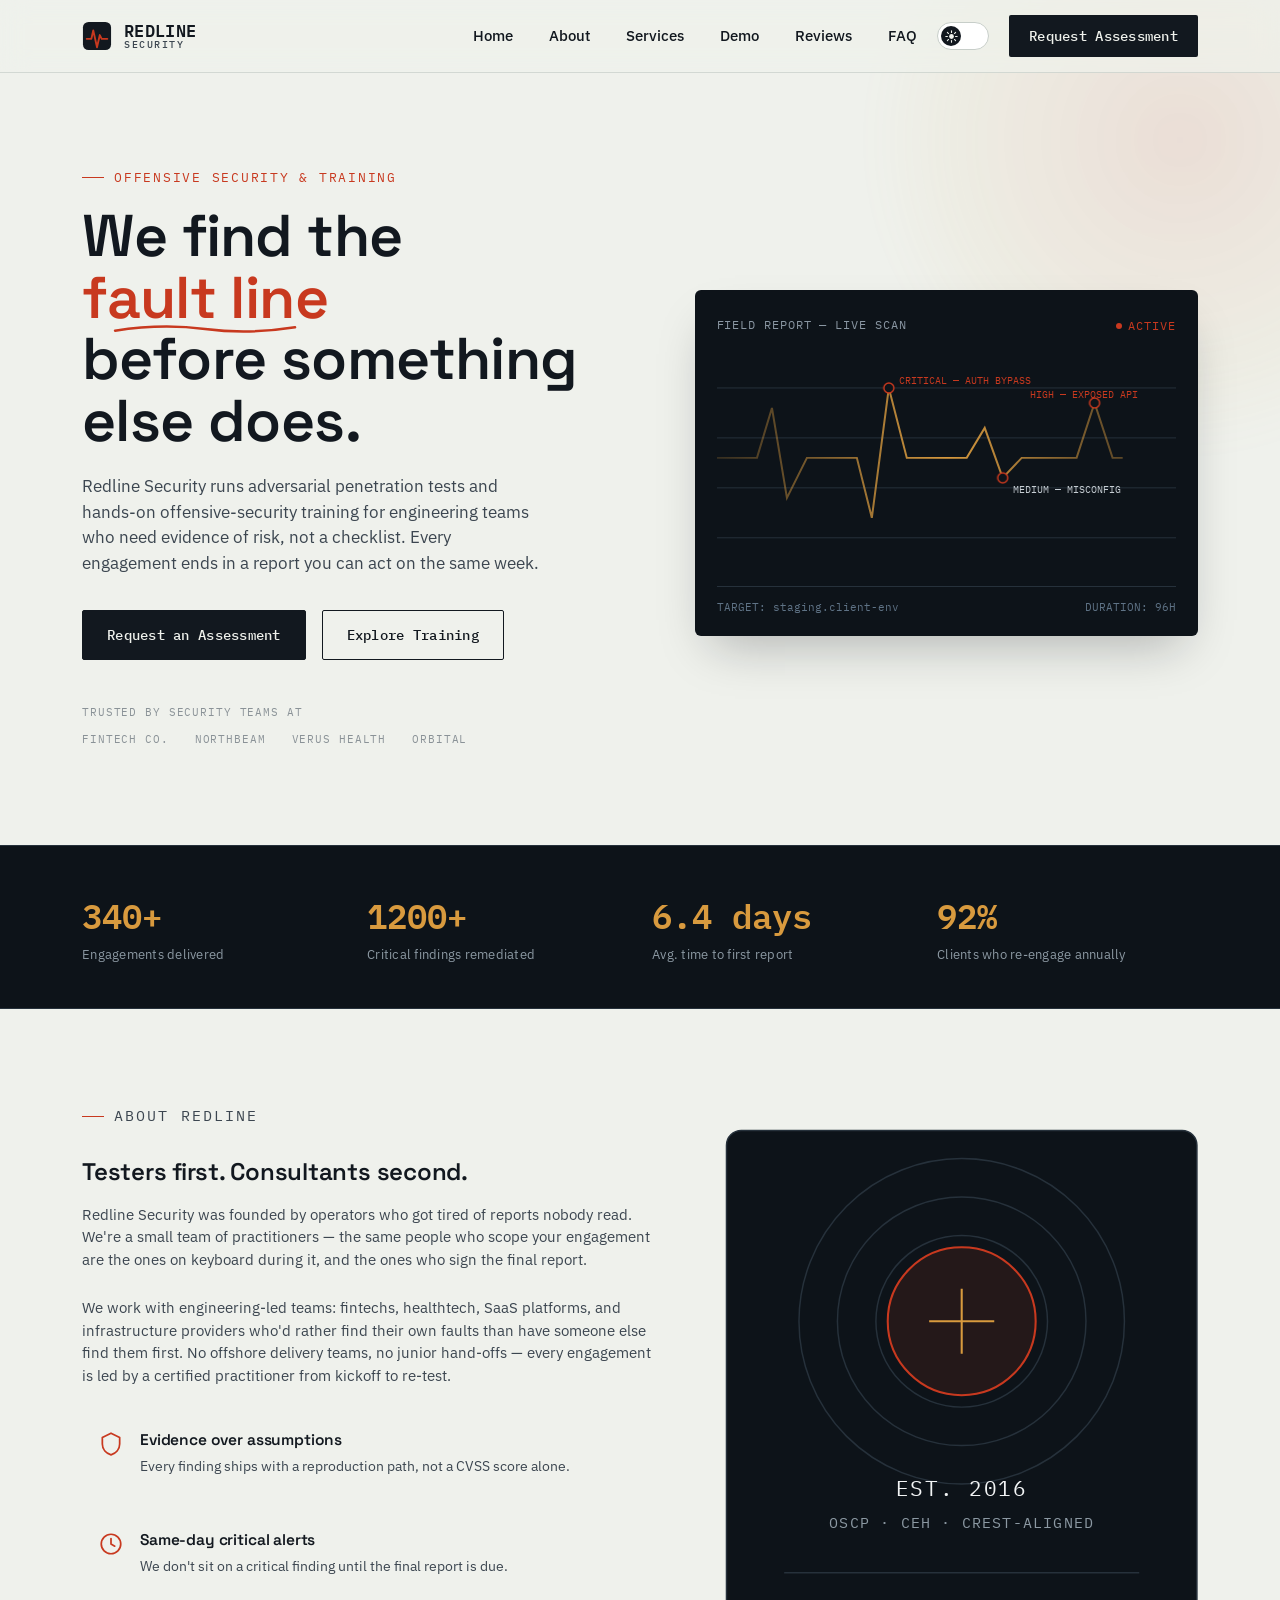
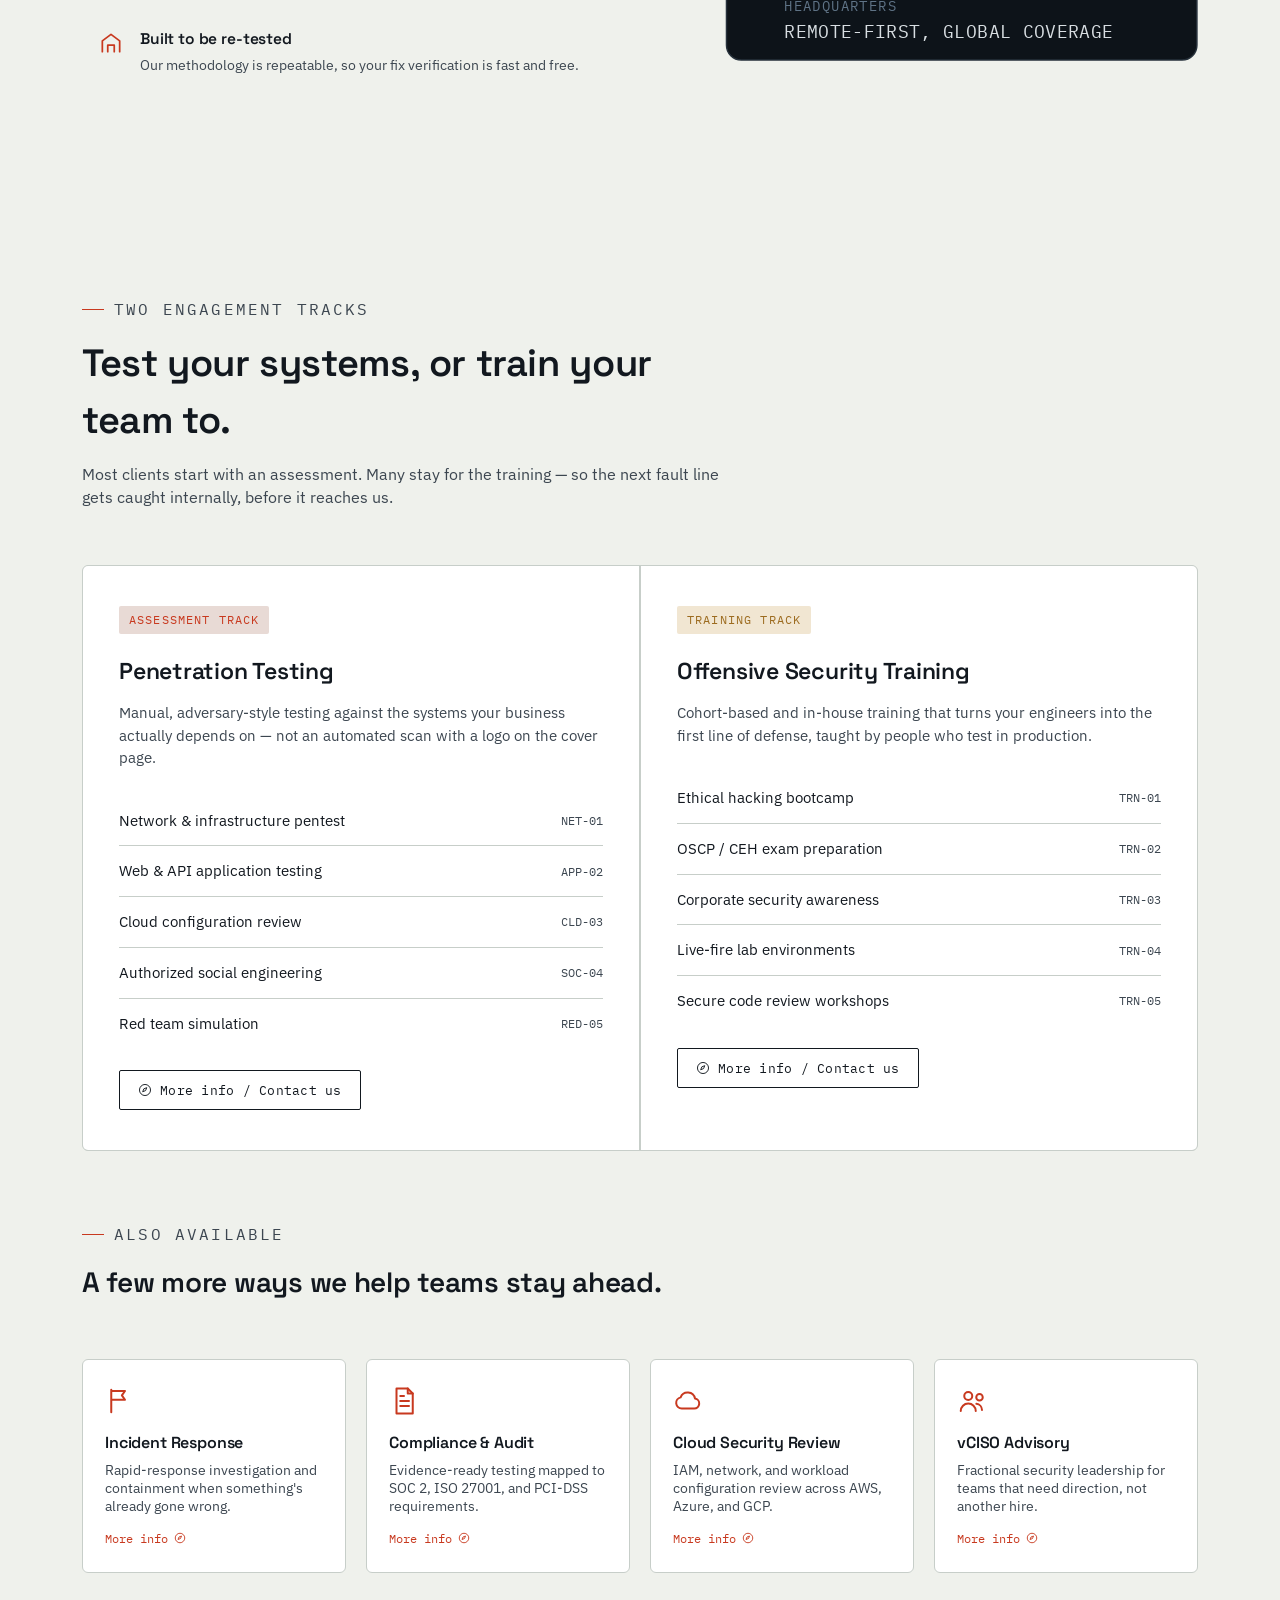
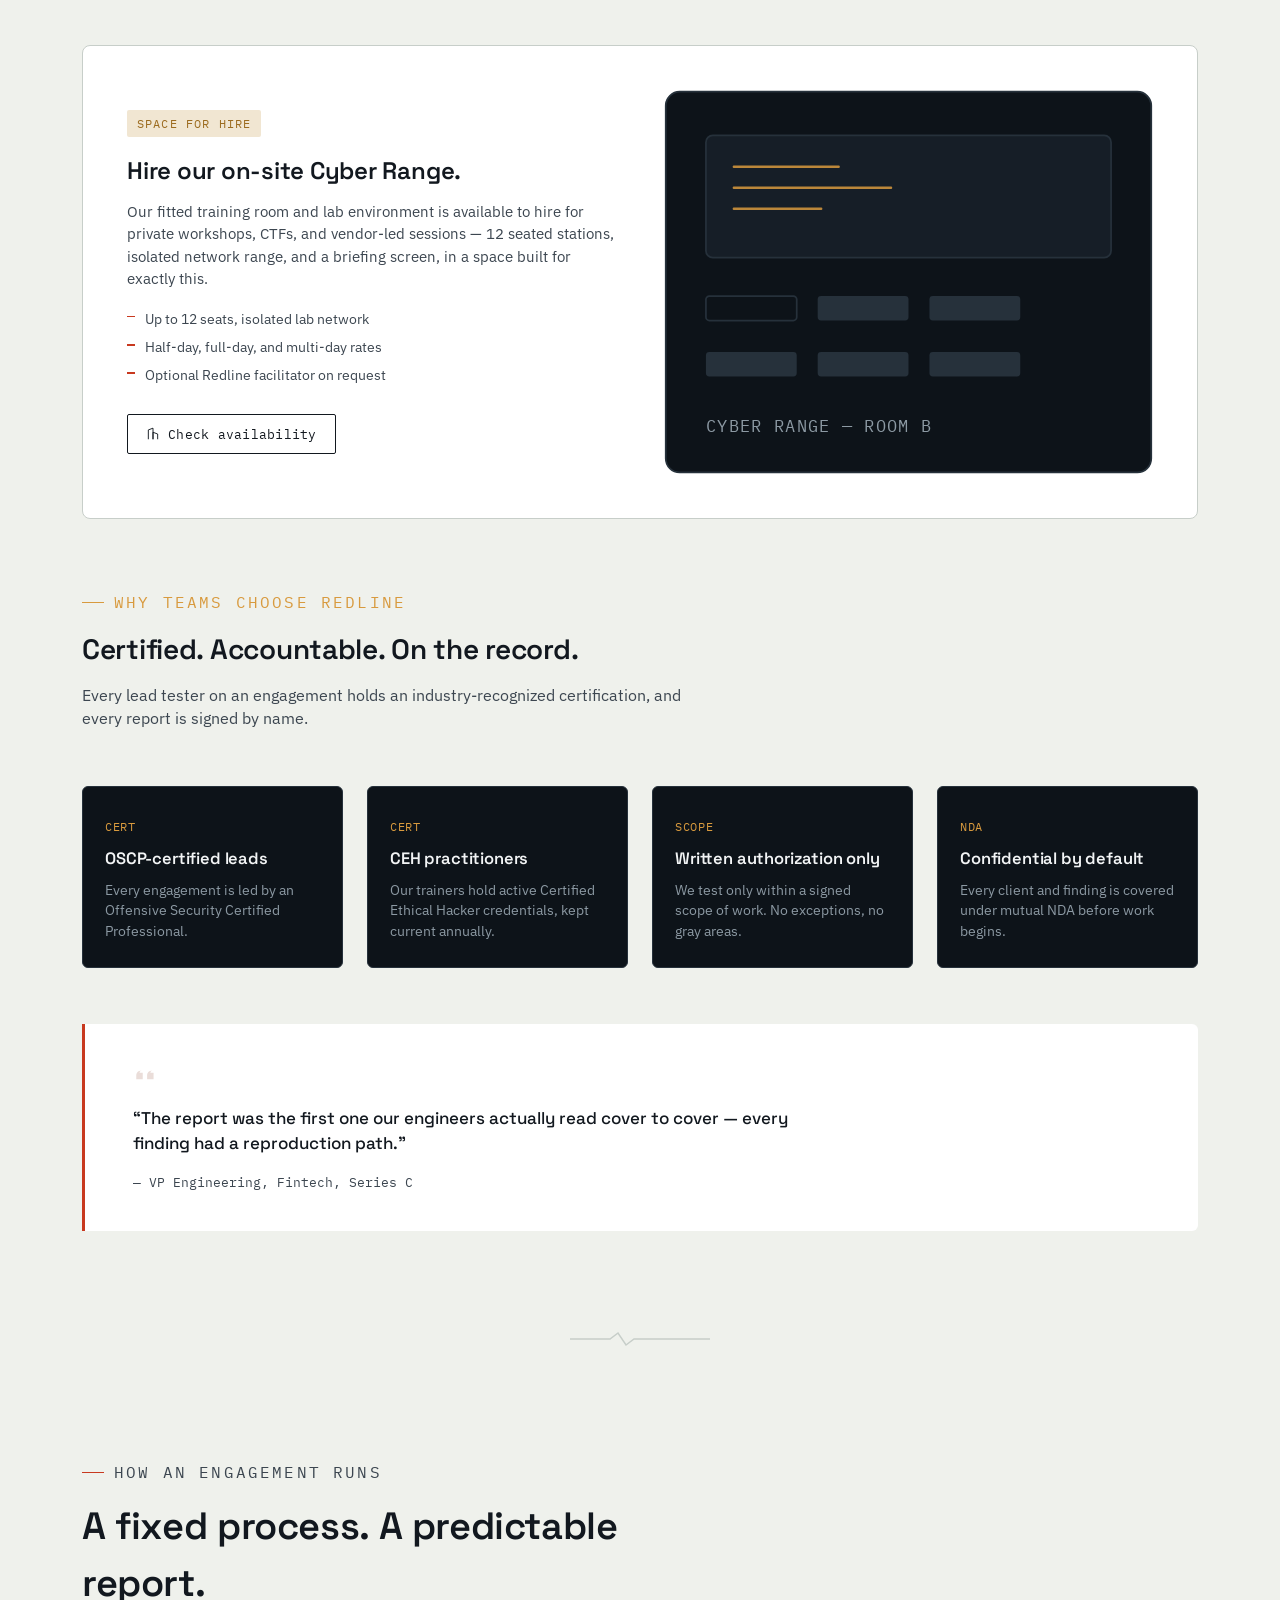
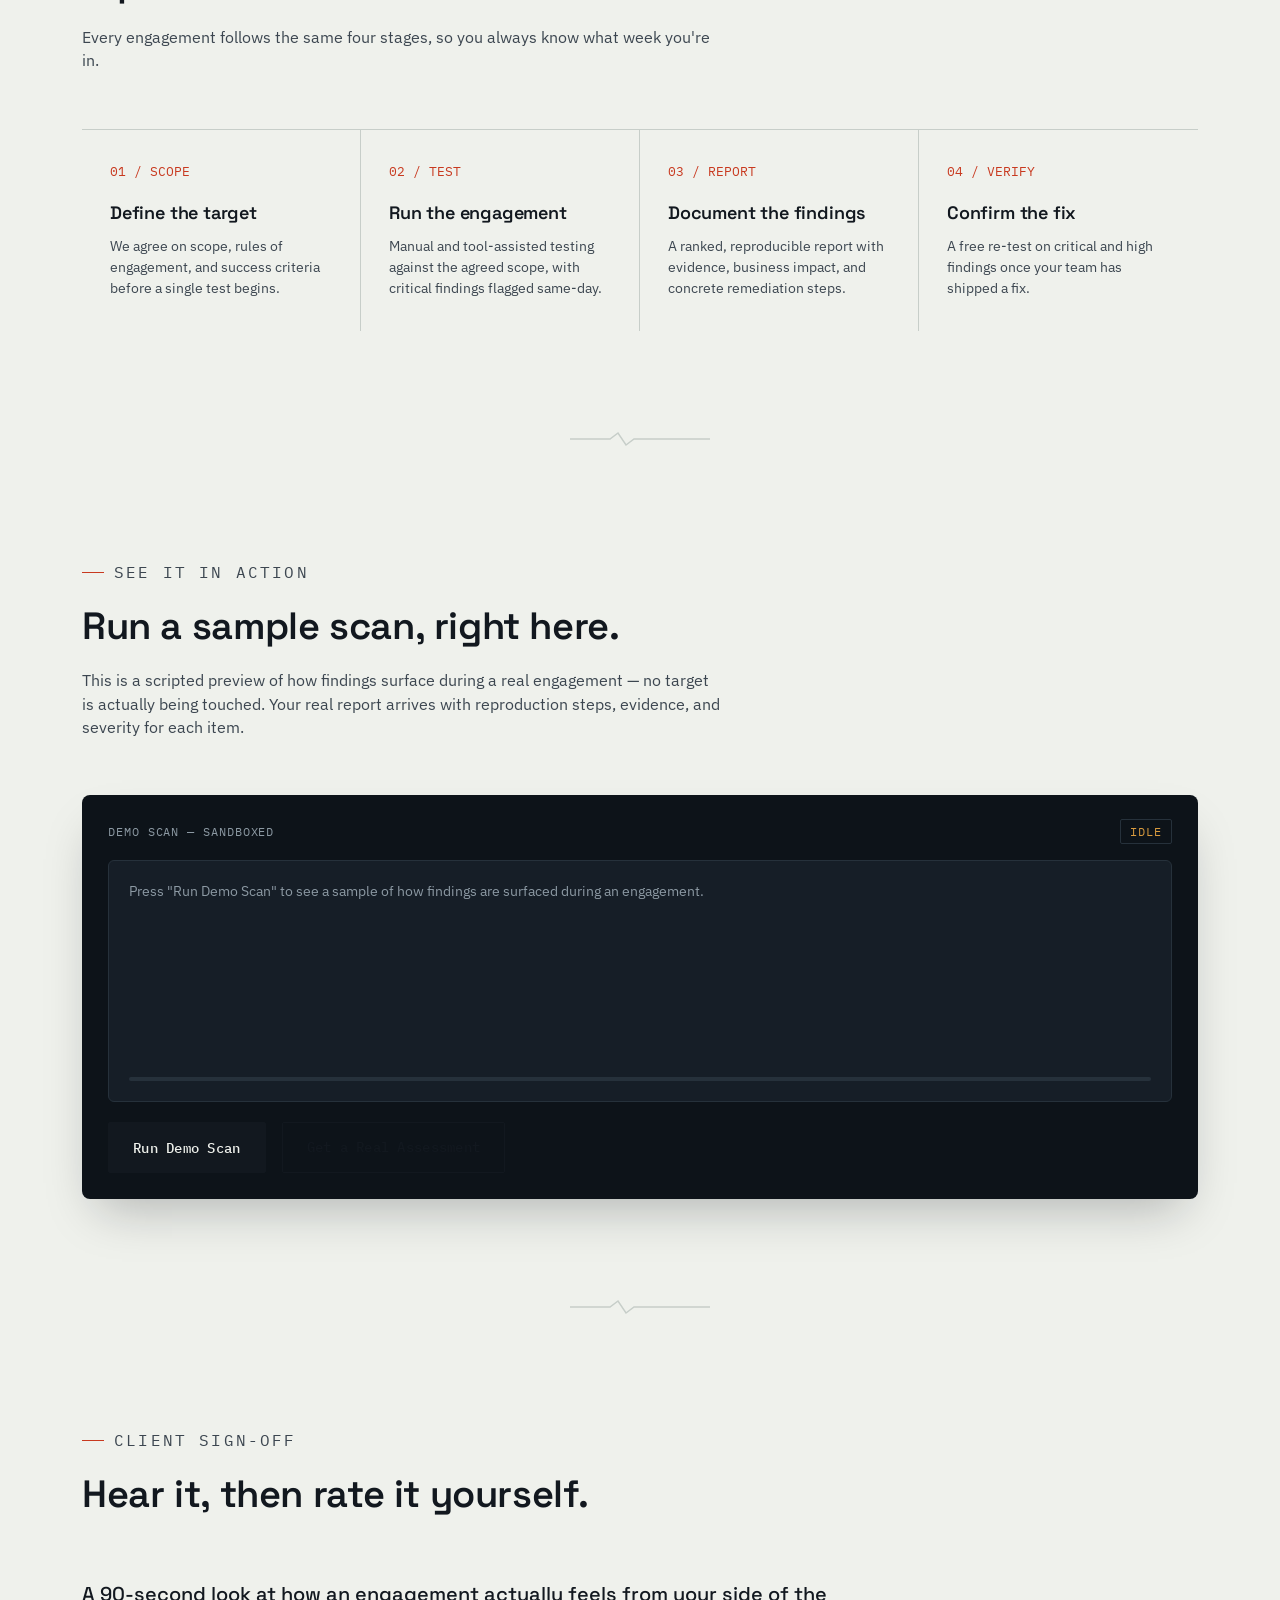
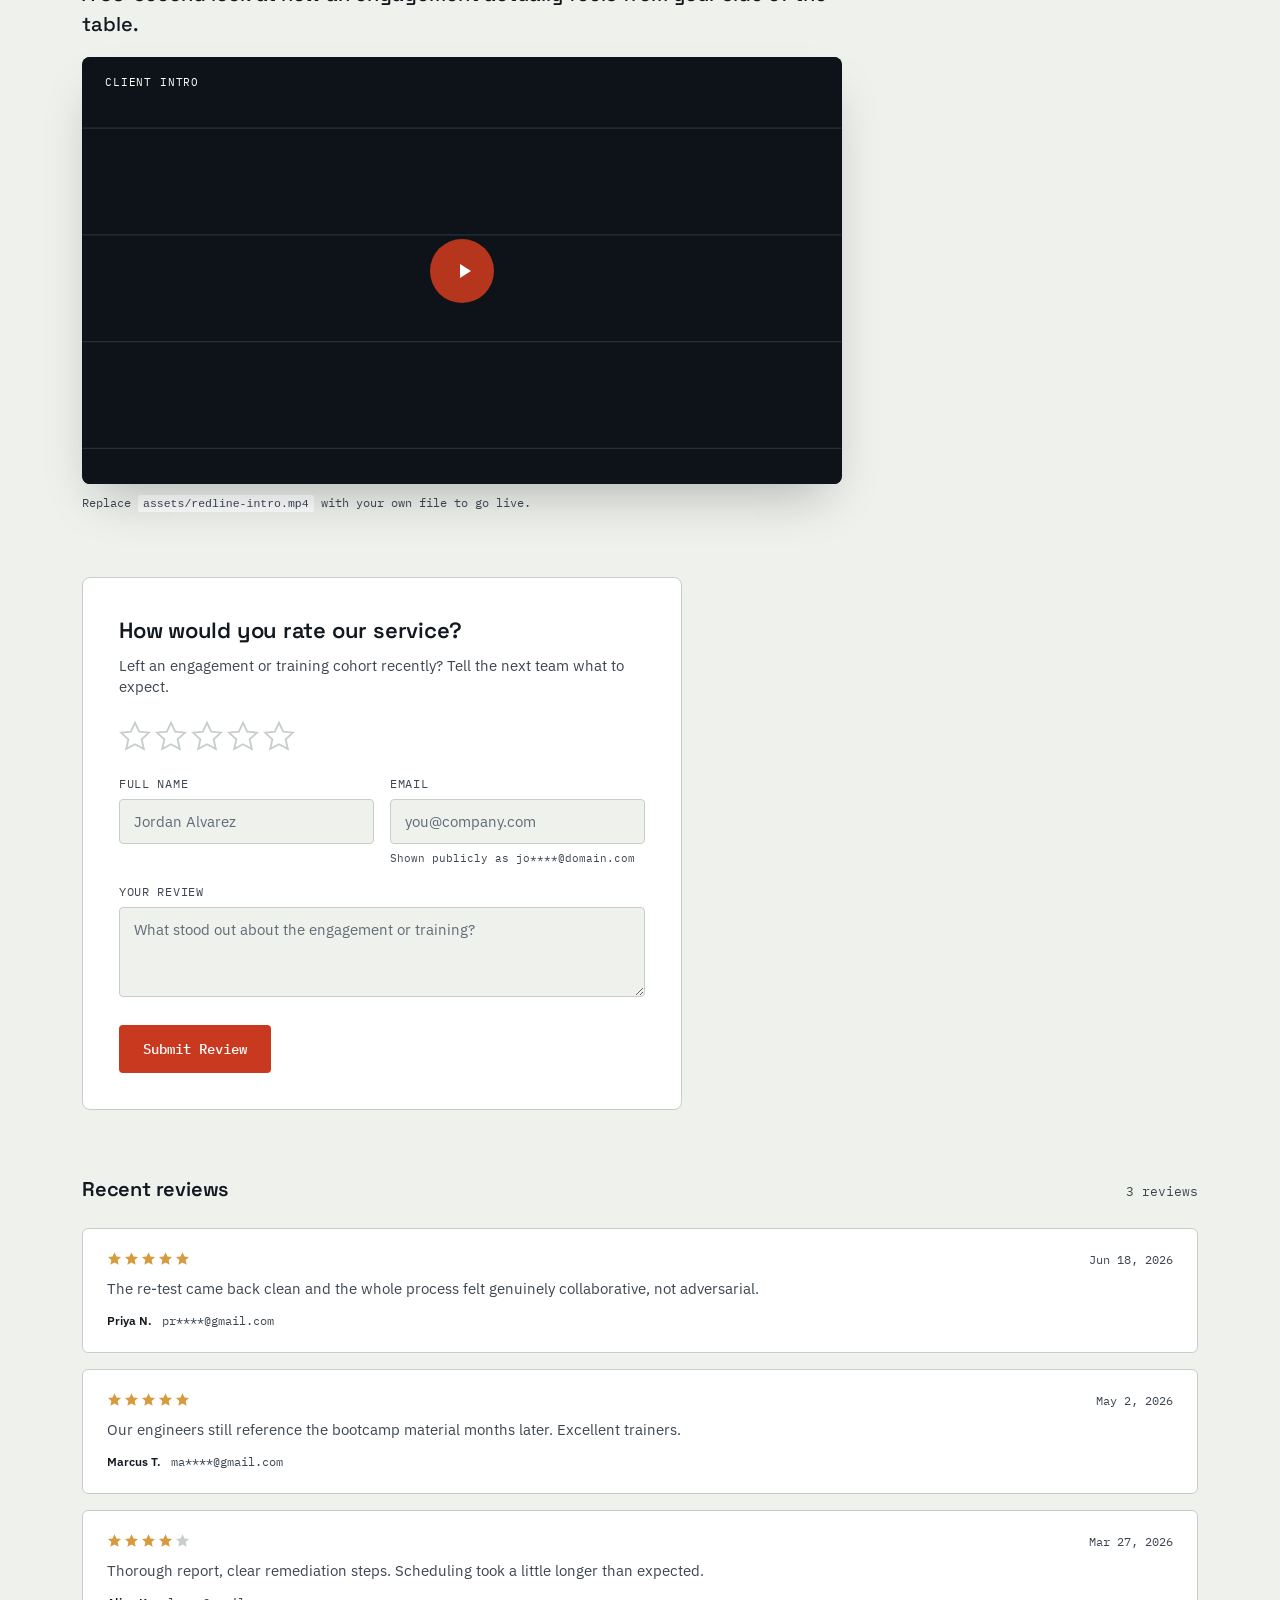
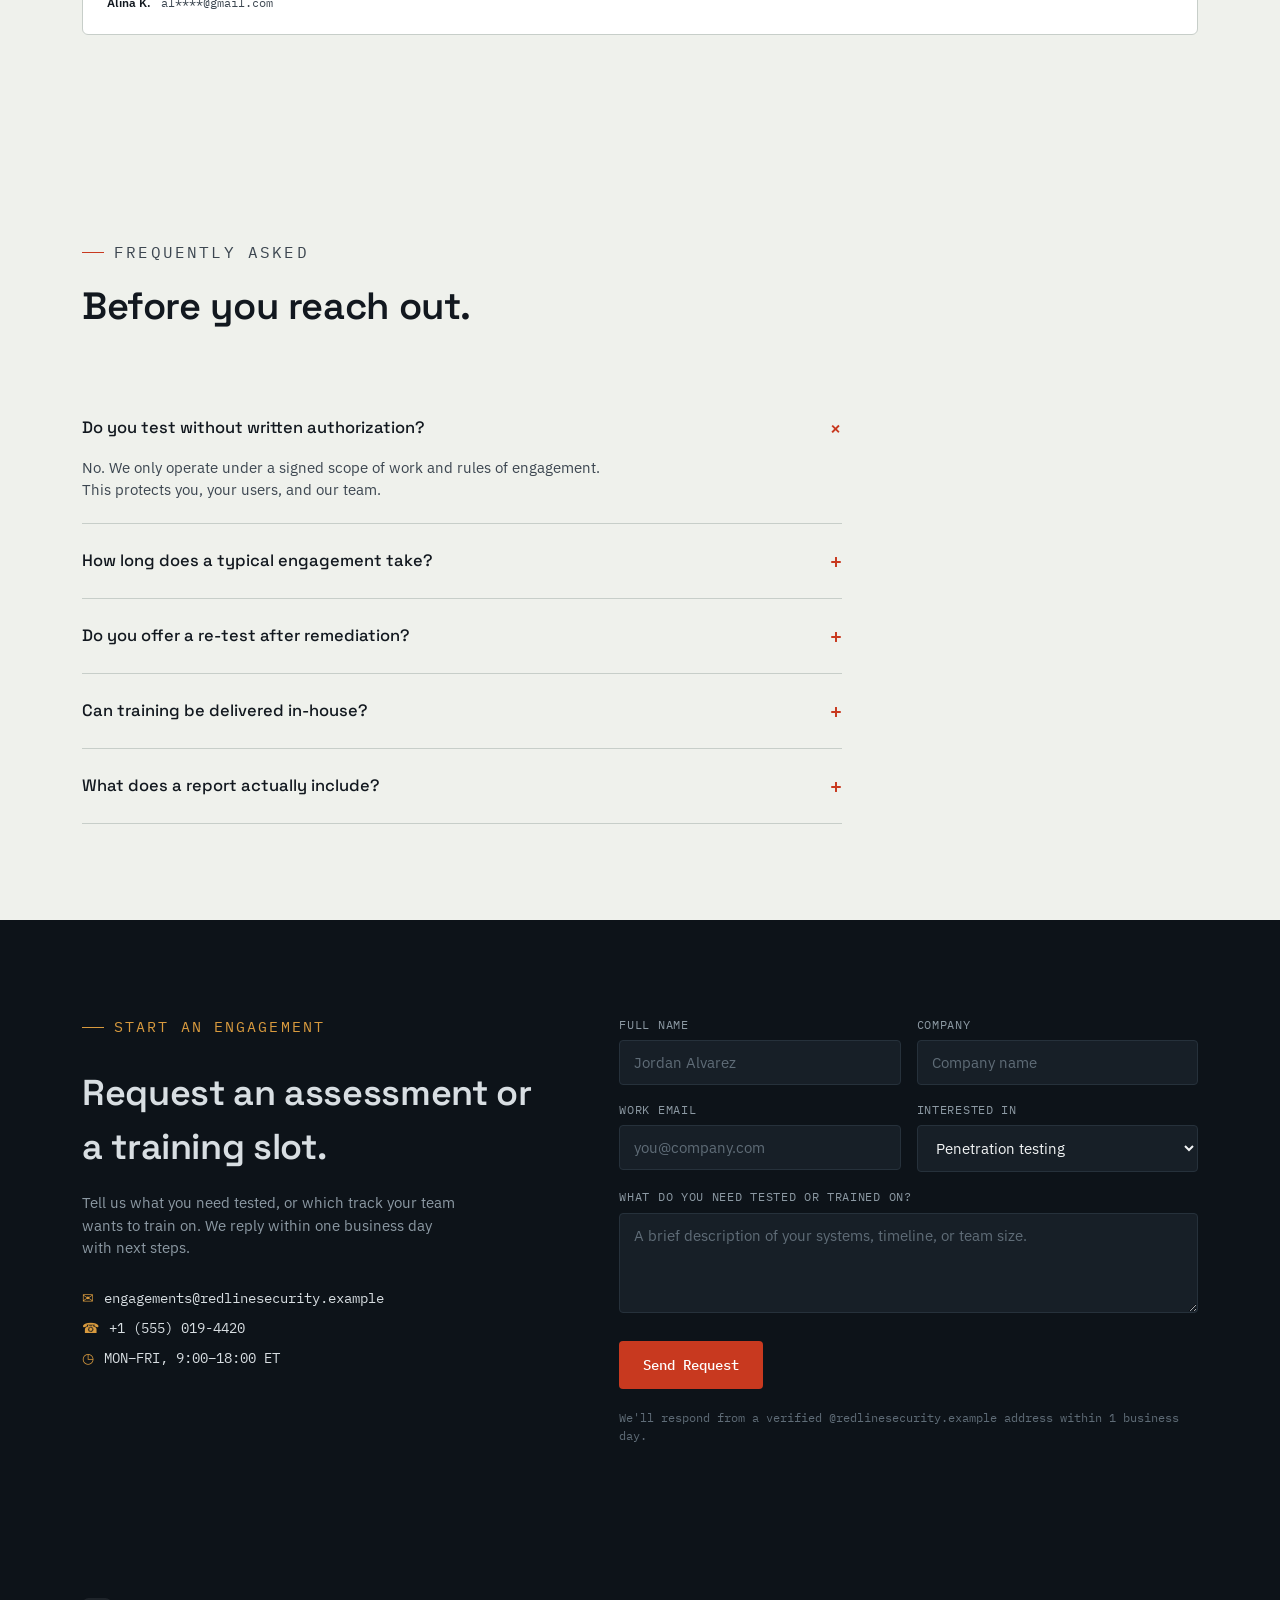
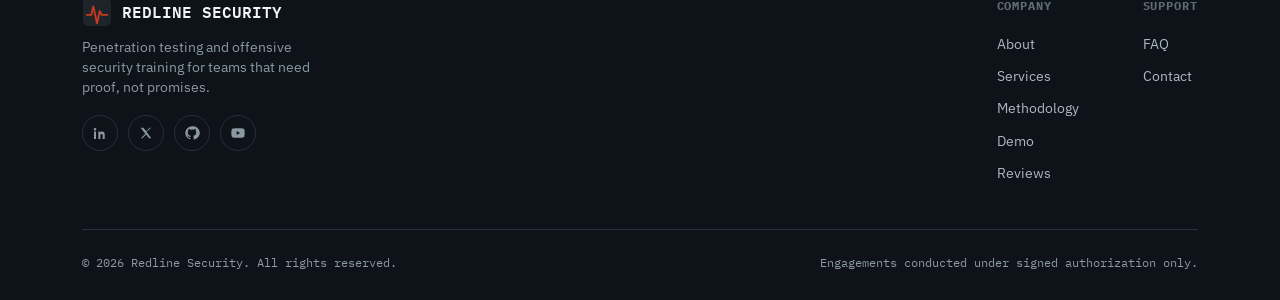
==== index.html @ 26a4c0b2 "Update website pages and fix navigation" ====
<!DOCTYPE html>
<html lang="en">
<head>
<meta charset="UTF-8">
<meta name="viewport" content="width=device-width, initial-scale=1.0">
<title>Redline Security | Penetration Testing &amp; Offensive Security Training</title>
<meta name="description" content="Redline Security delivers CREST-aligned penetration testing and hands-on offensive security training for engineering teams that need proof, not promises.">
<link rel="icon" href="data:image/svg+xml,%3Csvg xmlns='http://www.w3.org/2000/svg' viewBox='0 0 32 32'%3E%3Crect width='32' height='32' rx='4' fill='%2312181F'/%3E%3Cpath d='M4 18h6l2-9 4 18 3-13 2 4h7' stroke='%23C8391F' stroke-width='2' fill='none'/%3E%3C/svg%3E">
<link rel="preconnect" href="https://fonts.googleapis.com">
<link rel="preconnect" href="https://fonts.gstatic.com" crossorigin>
<link href="https://fonts.googleapis.com/css2?family=Space+Grotesk:wght@400;500;600;700&family=IBM+Plex+Sans:wght@400;500;600&family=IBM+Plex+Mono:wght@400;500;600&display=swap" rel="stylesheet">
<link rel="stylesheet" href="styles.css">
<script>
  // Set theme before paint to avoid flash of wrong theme
  (function(){
    try{
      var saved = localStorage.getItem('redline-theme');
      var theme = saved || (window.matchMedia('(prefers-color-scheme: dark)').matches ? 'dark' : 'light');
      document.documentElement.setAttribute('data-theme', theme);
    }catch(e){}
  })();
</script>
</head>
<body>

<svg width="0" height="0" style="position:absolute" aria-hidden="true">
  <defs>
    <symbol id="icon-network" viewBox="0 0 24 24"><circle cx="12" cy="5" r="2.4"/><circle cx="5" cy="19" r="2.4"/><circle cx="19" cy="19" r="2.4"/><path d="M12 7.4V13M12 13 6.6 17M12 13l5.4 4"/></symbol>
    <symbol id="icon-cloud" viewBox="0 0 24 24"><path d="M7 18h10a4 4 0 0 0 .6-7.95A6 6 0 0 0 6.1 9.1 4.5 4.5 0 0 0 7 18Z"/></symbol>
    <symbol id="icon-code" viewBox="0 0 24 24"><path d="m9 8-5 4 5 4M15 8l5 4-5 4"/></symbol>
    <symbol id="icon-users" viewBox="0 0 24 24"><circle cx="9" cy="8" r="3.2"/><path d="M3 20c0-3.3 2.7-6 6-6s6 2.7 6 6"/><circle cx="18" cy="9" r="2.6"/><path d="M15.5 14.2c2.6.3 4.5 2.4 4.5 5"/></symbol>
    <symbol id="icon-flag" viewBox="0 0 24 24"><path d="M5 3v18M5 4h11l-2.5 3.5L16 11H5"/></symbol>
    <symbol id="icon-doc" viewBox="0 0 24 24"><path d="M6 2h9l4 4v16H6Z"/><path d="M15 2v4h4M9 12h7M9 16h7M9 8h3"/></symbol>
    <symbol id="icon-compass" viewBox="0 0 24 24"><circle cx="12" cy="12" r="9.5"/><path d="m15 8-2 5-5 2 2-5 5-2Z"/></symbol>
    <symbol id="icon-building" viewBox="0 0 24 24"><path d="M4 21V5l8-3v19M12 21V9l8 3v9"/><path d="M8 9h.01M8 13h.01M8 17h.01M16 14h.01M16 18h.01"/></symbol>
    <symbol id="icon-chat" viewBox="0 0 24 24"><path d="M21 12a8 8 0 1 1-3.4-6.5"/><path d="M21 3v6h-6"/></symbol>
    <symbol id="icon-play" viewBox="0 0 24 24"><path d="M8 5v14l11-7Z"/></symbol>
    <symbol id="icon-star" viewBox="0 0 24 24"><path d="m12 2 3.1 6.7 7.4.8-5.5 5 1.6 7.3L12 18.2 5.4 21.8 7 14.5 1.5 9.5l7.4-.8Z"/></symbol>
  </defs>
</svg>

<div class="scroll-progress" id="scrollProgress"></div>

<header id="siteHeader">
  <div class="wrap nav">
    <a class="logo" href="#top">
      <svg class="logo-mark" viewBox="0 0 32 32" aria-hidden="true">
        <rect x="1" y="1" width="30" height="30" rx="6"/>
        <path class="logo-mark-line" d="M5 19h5l2-9 4 18 3-13 2 4h6"/>
      </svg>
      <span class="logo-text">REDLINE<span class="logo-sub">SECURITY</span></span>
    </a>
    <nav class="nav-links" id="navLinks">
      <a href="#top" data-nav>Home</a>
      <a href="#about" data-nav>About</a>
      <a href="#services" data-nav>Services</a>
      <a href="#demo" data-nav>Demo</a>
      <a href="#reviews" data-nav>Reviews</a>
      <a href="#faq" data-nav>FAQ</a>
    </nav>
    <button class="theme-toggle" id="themeToggle" aria-label="Switch to dark mode" aria-pressed="false" type="button">
      <span class="theme-toggle-track">
        <span class="theme-toggle-thumb">
          <svg class="icon-sun" viewBox="0 0 24 24" aria-hidden="true"><circle cx="12" cy="12" r="4.4"/><g class="sun-rays"><line x1="12" y1="1.5" x2="12" y2="4.5"/><line x1="12" y1="19.5" x2="12" y2="22.5"/><line x1="1.5" y1="12" x2="4.5" y2="12"/><line x1="19.5" y1="12" x2="22.5" y2="12"/><line x1="4.4" y1="4.4" x2="6.5" y2="6.5"/><line x1="17.5" y1="17.5" x2="19.6" y2="19.6"/><line x1="4.4" y1="19.6" x2="6.5" y2="17.5"/><line x1="17.5" y1="6.5" x2="19.6" y2="4.4"/></g></svg>
          <svg class="icon-moon" viewBox="0 0 24 24" aria-hidden="true"><path d="M20 14.5A8.5 8.5 0 0 1 9.5 4a8.5 8.5 0 1 0 10.5 10.5Z"/></svg>
        </span>
      </span>
    </button>
    <a class="nav-cta" href="#contact"><span>Request Assessment</span></a>
    <button class="burger" id="burger" aria-label="Open menu" aria-expanded="false">
      <span></span><span></span><span></span>
    </button>
  </div>
</header>

<main id="top">

  <!-- HERO -->
  <section class="hero">
    <div class="hero-glow" aria-hidden="true"></div>
    <div class="hero-noise" aria-hidden="true"></div>
    <div class="wrap hero-grid">
      <div class="reveal">
        <p class="eyebrow">Offensive Security &amp; Training</p>
        <h1>We find the <span class="highlight">fault line<svg class="underline-swipe" viewBox="0 0 220 12" aria-hidden="true"><path d="M2 8 C 40 2, 80 2, 110 6 C 140 10, 180 10, 218 4" stroke="#C8391F" stroke-width="3" fill="none" stroke-linecap="round"/></svg></span><br>before something else does.</h1>
        <p class="lede">Redline Security runs adversarial penetration tests and hands-on offensive-security training for engineering teams who need evidence of risk, not a checklist. Every engagement ends in a report you can act on the same week.</p>
        <div class="hero-ctas">
          <a class="btn btn-solid" href="#contact"><span>Request an Assessment</span></a>
          <a class="btn btn-line" href="#services"><span>Explore Training</span></a>
        </div>
        <div class="hero-trust">
          <span>Trusted by security teams at</span>
          <div class="trust-marks">
            <span>FINTECH CO.</span><span>NORTHBEAM</span><span>VERUS HEALTH</span><span>ORBITAL</span>
          </div>
        </div>
      </div>

      <div class="fault-panel reveal" data-reveal-delay="120">
        <div class="fault-panel-head">
          <span>FIELD REPORT — LIVE SCAN</span>
          <span class="live"><i class="pulse-dot"></i>ACTIVE</span>
        </div>
        <div class="fault-svg-wrap">
          <svg viewBox="0 0 460 220" width="100%" height="auto" role="img" aria-label="Illustrative diagram of a security scan detecting vulnerabilities along a network trace">
            <defs>
              <linearGradient id="lineGlow" x1="0" y1="0" x2="1" y2="0">
                <stop offset="0%" stop-color="#D89A3E" stop-opacity="0.2"/>
                <stop offset="50%" stop-color="#D89A3E" stop-opacity="1"/>
                <stop offset="100%" stop-color="#D89A3E" stop-opacity="0.2"/>
              </linearGradient>
            </defs>
            <line class="grid-line" x1="0" y1="40" x2="460" y2="40"/>
            <line class="grid-line" x1="0" y1="90" x2="460" y2="90"/>
            <line class="grid-line" x1="0" y1="140" x2="460" y2="140"/>
            <line class="grid-line" x1="0" y1="190" x2="460" y2="190"/>

            <path class="fault-line-draw" d="M0,110 L40,110 L55,60 L70,150 L90,110 L140,110 L155,170 L172,40 L190,110 L250,110 L268,80 L286,130 L305,110 L360,110 L378,55 L396,110 L460,110"/>

            <g>
              <circle class="marker" cx="172" cy="40" r="5" style="animation-delay:0.9s"/>
              <text class="tag tag-crit" x="182" y="36" style="animation-delay:1s">CRITICAL — AUTH BYPASS</text>

              <circle class="marker" cx="286" cy="130" r="5" style="animation-delay:1.6s"/>
              <text class="tag" x="296" y="145" style="animation-delay:1.7s">MEDIUM — MISCONFIG</text>

              <circle class="marker" cx="378" cy="55" r="5" style="animation-delay:2.3s"/>
              <text class="tag tag-crit" x="313" y="50" style="animation-delay:2.4s">HIGH — EXPOSED API</text>
            </g>
          </svg>
        </div>
        <div class="fault-panel-foot">
          <span>TARGET: staging.client-env</span>
          <span>DURATION: 96H</span>
        </div>
      </div>
    </div>
  </section>

  <!-- STATS -->
  <section class="stats">
    <div class="wrap stats-grid">
      <div class="stat reveal">
        <div class="stat-num" data-count="340" data-suffix="+">0</div>
        <div class="stat-label">Engagements delivered</div>
      </div>
      <div class="stat reveal" data-reveal-delay="80">
        <div class="stat-num" data-count="1200" data-suffix="+">0</div>
        <div class="stat-label">Critical findings remediated</div>
      </div>
      <div class="stat reveal" data-reveal-delay="160">
        <div class="stat-num" data-count="6.4" data-suffix=" days" data-decimal="1">0</div>
        <div class="stat-label">Avg. time to first report</div>
      </div>
      <div class="stat reveal" data-reveal-delay="240">
        <div class="stat-num" data-count="92" data-suffix="%">0</div>
        <div class="stat-label">Clients who re-engage annually</div>
      </div>
    </div>
  </section>

  <!-- ABOUT -->
  <section class="section about" id="about">
    <div class="wrap about-grid">
      <div class="reveal">
        <p class="eyebrow">About Redline</p>
        <h2>Testers first. Consultants second.</h2>
        <p class="about-lede">Redline Security was founded by operators who got tired of reports nobody read. We're a small team of practitioners — the same people who scope your engagement are the ones on keyboard during it, and the ones who sign the final report.</p>
        <p>We work with engineering-led teams: fintechs, healthtech, SaaS platforms, and infrastructure providers who'd rather find their own faults than have someone else find them first. No offshore delivery teams, no junior hand-offs — every engagement is led by a certified practitioner from kickoff to re-test.</p>
        <div class="about-values">
          <div class="about-value">
            <svg viewBox="0 0 24 24" aria-hidden="true"><path d="M12 2 4 6v6c0 5 3.6 8.7 8 10 4.4-1.3 8-5 8-10V6l-8-4Z"/></svg>
            <div><h4>Evidence over assumptions</h4><p>Every finding ships with a reproduction path, not a CVSS score alone.</p></div>
          </div>
          <div class="about-value">
            <svg viewBox="0 0 24 24" aria-hidden="true"><circle cx="12" cy="12" r="9"/><path d="M12 7v5l3.5 2"/></svg>
            <div><h4>Same-day critical alerts</h4><p>We don't sit on a critical finding until the final report is due.</p></div>
          </div>
          <div class="about-value">
            <svg viewBox="0 0 24 24" aria-hidden="true"><path d="M4 20V10l8-6 8 6v10"/><path d="M9 20v-6h6v6"/></svg>
            <div><h4>Built to be re-tested</h4><p>Our methodology is repeatable, so your fix verification is fast and free.</p></div>
          </div>
        </div>
      </div>
      <div class="about-panel reveal" data-reveal-delay="120">
        <svg viewBox="0 0 320 360" aria-hidden="true">
          <rect x="1" y="1" width="318" height="358" rx="10"/>
          <circle cx="160" cy="130" r="58" class="about-ring about-ring-1"/>
          <circle cx="160" cy="130" r="84" class="about-ring about-ring-2"/>
          <circle cx="160" cy="130" r="110" class="about-ring about-ring-3"/>
          <path d="M110 130a50 50 0 1 1 100 0 50 50 0 0 1-100 0Z" class="about-core"/>
          <path d="M138 130h44M160 108v44" class="about-cross"/>
          <text x="160" y="248" text-anchor="middle" class="about-panel-label">EST. 2016</text>
          <text x="160" y="270" text-anchor="middle" class="about-panel-sub">OSCP · CEH · CREST-ALIGNED</text>
          <line x1="40" y1="300" x2="280" y2="300" class="about-panel-rule"/>
          <text x="40" y="326" class="about-panel-foot">HEADQUARTERS</text>
          <text x="40" y="344" class="about-panel-val">REMOTE-FIRST, GLOBAL COVERAGE</text>
        </svg>
      </div>
    </div>
  </section>

  <!-- SERVICES -->
  <section class="section" id="services">
    <div class="wrap">
      <div class="section-head reveal">
        <p class="eyebrow">Two Engagement Tracks</p>
        <h2>Test your systems, or train your team to.</h2>
        <p>Most clients start with an assessment. Many stay for the training — so the next fault line gets caught internally, before it reaches us.</p>
      </div>
    </div>
    <div class="wrap">
      <div class="tracks">
        <div class="track assess reveal">
          <span class="track-tag">Assessment Track</span>
          <h3>Penetration Testing</h3>
          <p>Manual, adversary-style testing against the systems your business actually depends on — not an automated scan with a logo on the cover page.</p>
          <ul class="track-list">
            <li><span>Network &amp; infrastructure pentest</span><span class="code">NET-01</span></li>
            <li><span>Web &amp; API application testing</span><span class="code">APP-02</span></li>
            <li><span>Cloud configuration review</span><span class="code">CLD-03</span></li>
            <li><span>Authorized social engineering</span><span class="code">SOC-04</span></li>
            <li><span>Red team simulation</span><span class="code">RED-05</span></li>
          </ul>
          <button class="service-more" type="button" data-modal-trigger data-service="pentest">
            <svg><use href="#icon-compass"/></svg>
            More info / Contact us
          </button>
        </div>
        <div class="track train reveal" data-reveal-delay="120">
          <span class="track-tag">Training Track</span>
          <h3>Offensive Security Training</h3>
          <p>Cohort-based and in-house training that turns your engineers into the first line of defense, taught by people who test in production.</p>
          <ul class="track-list">
            <li><span>Ethical hacking bootcamp</span><span class="code">TRN-01</span></li>
            <li><span>OSCP / CEH exam preparation</span><span class="code">TRN-02</span></li>
            <li><span>Corporate security awareness</span><span class="code">TRN-03</span></li>
            <li><span>Live-fire lab environments</span><span class="code">TRN-04</span></li>
            <li><span>Secure code review workshops</span><span class="code">TRN-05</span></li>
          </ul>
          <button class="service-more" type="button" data-modal-trigger data-service="training">
            <svg><use href="#icon-compass"/></svg>
            More info / Contact us
          </button>
        </div>
      </div>
    </div>

    <!-- OTHER SERVICES -->
    <div class="wrap other-services-wrap">
      <div class="section-head reveal" data-reveal-delay="80">
        <p class="eyebrow">Also Available</p>
        <h3 class="sub-head">A few more ways we help teams stay ahead.</h3>
      </div>
      <div class="other-services-grid">
        <button class="service-card reveal" type="button" data-modal-trigger data-service="incident">
          <svg class="service-card-icon"><use href="#icon-flag"/></svg>
          <h4>Incident Response</h4>
          <p>Rapid-response investigation and containment when something's already gone wrong.</p>
          <span class="service-card-link">More info <svg><use href="#icon-compass"/></svg></span>
        </button>
        <button class="service-card reveal" type="button" data-reveal-delay="60" data-modal-trigger data-service="compliance">
          <svg class="service-card-icon"><use href="#icon-doc"/></svg>
          <h4>Compliance &amp; Audit</h4>
          <p>Evidence-ready testing mapped to SOC 2, ISO 27001, and PCI-DSS requirements.</p>
          <span class="service-card-link">More info <svg><use href="#icon-compass"/></svg></span>
        </button>
        <button class="service-card reveal" type="button" data-reveal-delay="120" data-modal-trigger data-service="cloud">
          <svg class="service-card-icon"><use href="#icon-cloud"/></svg>
          <h4>Cloud Security Review</h4>
          <p>IAM, network, and workload configuration review across AWS, Azure, and GCP.</p>
          <span class="service-card-link">More info <svg><use href="#icon-compass"/></svg></span>
        </button>
        <button class="service-card reveal" type="button" data-reveal-delay="180" data-modal-trigger data-service="vciso">
          <svg class="service-card-icon"><use href="#icon-users"/></svg>
          <h4>vCISO Advisory</h4>
          <p>Fractional security leadership for teams that need direction, not another hire.</p>
          <span class="service-card-link">More info <svg><use href="#icon-compass"/></svg></span>
        </button>
      </div>
    </div>

    <!-- ROOM FOR HIRE -->
    <div class="wrap">
      <div class="room-hire reveal">
        <div class="room-hire-copy">
          <span class="track-tag room-tag">Space For Hire</span>
          <h3>Hire our on-site Cyber Range.</h3>
          <p>Our fitted training room and lab environment is available to hire for private workshops, CTFs, and vendor-led sessions — 12 seated stations, isolated network range, and a briefing screen, in a space built for exactly this.</p>
          <ul class="room-hire-list">
            <li>Up to 12 seats, isolated lab network</li>
            <li>Half-day, full-day, and multi-day rates</li>
            <li>Optional Redline facilitator on request</li>
          </ul>
          <button class="service-more" type="button" data-modal-trigger data-service="room">
            <svg><use href="#icon-building"/></svg>
            Check availability
          </button>
        </div>
        <svg class="room-hire-art" viewBox="0 0 280 220" aria-hidden="true">
          <rect x="1" y="1" width="278" height="218" rx="8"/>
          <rect x="24" y="26" width="232" height="70" rx="4" class="room-screen"/>
          <path d="M40 44h60M40 56h90M40 68h50" class="room-screen-lines"/>
          <g class="room-desks">
            <rect x="24" y="118" width="52" height="14" rx="2"/>
            <rect x="88" y="118" width="52" height="14" rx="2"/>
            <rect x="152" y="118" width="52" height="14" rx="2"/>
            <rect x="24" y="150" width="52" height="14" rx="2"/>
            <rect x="88" y="150" width="52" height="14" rx="2"/>
            <rect x="152" y="150" width="52" height="14" rx="2"/>
          </g>
          <text x="24" y="196" class="room-hire-label">CYBER RANGE — ROOM B</text>
        </svg>
      </div>
    </div>

    <!-- WHY CHOOSE US -->
    <div class="wrap why-choose-wrap">
      <div class="section-head reveal">
        <p class="eyebrow">Why Teams Choose Redline</p>
        <h3 class="sub-head">Certified. Accountable. On the record.</h3>
        <p>Every lead tester on an engagement holds an industry-recognized certification, and every report is signed by name.</p>
      </div>
      <div class="cred-row">
        <div class="cred-card reveal">
          <span class="mono-tag">CERT</span>
          <h4>OSCP-certified leads</h4>
          <p>Every engagement is led by an Offensive Security Certified Professional.</p>
        </div>
        <div class="cred-card reveal" data-reveal-delay="80">
          <span class="mono-tag">CERT</span>
          <h4>CEH practitioners</h4>
          <p>Our trainers hold active Certified Ethical Hacker credentials, kept current annually.</p>
        </div>
        <div class="cred-card reveal" data-reveal-delay="160">
          <span class="mono-tag">SCOPE</span>
          <h4>Written authorization only</h4>
          <p>We test only within a signed scope of work. No exceptions, no gray areas.</p>
        </div>
        <div class="cred-card reveal" data-reveal-delay="240">
          <span class="mono-tag">NDA</span>
          <h4>Confidential by default</h4>
          <p>Every client and finding is covered under mutual NDA before work begins.</p>
        </div>
      </div>
    </div>

    <!-- QUICK TESTIMONIAL STRIP -->
    <div class="wrap">
      <div class="testimonial-strip reveal">
        <svg class="t-strip-quote" viewBox="0 0 24 24" aria-hidden="true"><path d="M7 8c-2.2 0-4 1.8-4 4v4h6v-6H6a2 2 0 0 1 2-2V8Zm10 0c-2.2 0-4 1.8-4 4v4h6v-6h-3a2 2 0 0 1 2-2V8Z"/></svg>
        <p>“The report was the first one our engineers actually read cover to cover — every finding had a reproduction path.”</p>
        <span>— VP Engineering, Fintech, Series C</span>
      </div>
    </div>
  </section>

  <div class="divider">
    <svg viewBox="0 0 140 16"><path d="M0,8 L40,8 L48,2 L56,14 L64,8 L140,8" fill="none" stroke="currentColor" stroke-width="1.5"/></svg>
  </div>

  <!-- METHODOLOGY -->
  <section class="section method-strip" id="method">
    <div class="wrap">
      <div class="section-head reveal">
        <p class="eyebrow">How an Engagement Runs</p>
        <h2>A fixed process. A predictable report.</h2>
        <p>Every engagement follows the same four stages, so you always know what week you're in.</p>
      </div>
    </div>
    <div class="wrap">
      <div class="method-grid">
        <div class="method-step reveal">
          <div class="method-num">01 / SCOPE</div>
          <h4>Define the target</h4>
          <p>We agree on scope, rules of engagement, and success criteria before a single test begins.</p>
        </div>
        <div class="method-step reveal" data-reveal-delay="80">
          <div class="method-num">02 / TEST</div>
          <h4>Run the engagement</h4>
          <p>Manual and tool-assisted testing against the agreed scope, with critical findings flagged same-day.</p>
        </div>
        <div class="method-step reveal" data-reveal-delay="160">
          <div class="method-num">03 / REPORT</div>
          <h4>Document the findings</h4>
          <p>A ranked, reproducible report with evidence, business impact, and concrete remediation steps.</p>
        </div>
        <div class="method-step reveal" data-reveal-delay="240">
          <div class="method-num">04 / VERIFY</div>
          <h4>Confirm the fix</h4>
          <p>A free re-test on critical and high findings once your team has shipped a fix.</p>
        </div>
      </div>
    </div>
  </section>

  <div class="divider">
    <svg viewBox="0 0 140 16"><path d="M0,8 L40,8 L48,2 L56,14 L64,8 L140,8" fill="none" stroke="currentColor" stroke-width="1.5"/></svg>
  </div>

  <!-- DEMO -->
  <section class="section demo" id="demo">
    <div class="wrap">
      <div class="section-head reveal">
        <p class="eyebrow">See It In Action</p>
        <h2>Run a sample scan, right here.</h2>
        <p>This is a scripted preview of how findings surface during a real engagement — no target is actually being touched. Your real report arrives with reproduction steps, evidence, and severity for each item.</p>
      </div>
      <div class="demo-panel reveal" data-reveal-delay="100">
        <div class="demo-panel-head">
          <span>DEMO SCAN — SANDBOXED</span>
          <span class="demo-status" id="demoStatus">IDLE</span>
        </div>
        <div class="demo-body">
          <div class="demo-terminal" id="demoTerminal" aria-live="polite">
            <p class="demo-placeholder" id="demoPlaceholder">Press "Run Demo Scan" to see a sample of how findings are surfaced during an engagement.</p>
          </div>
          <div class="demo-progress-track">
            <div class="demo-progress-fill" id="demoProgressFill"></div>
          </div>
        </div>
        <div class="demo-panel-foot">
          <button class="btn btn-solid demo-run" id="demoRunBtn" type="button"><span>Run Demo Scan</span></button>
          <a class="btn btn-line" href="#contact"><span>Get a Real Assessment</span></a>
        </div>
      </div>
    </div>
  </section>

  <div class="divider">
    <svg viewBox="0 0 140 16"><path d="M0,8 L40,8 L48,2 L56,14 L64,8 L140,8" fill="none" stroke="currentColor" stroke-width="1.5"/></svg>
  </div>

  <!-- REVIEWS -->
  <section class="section reviews-section" id="reviews">
    <div class="wrap">
      <div class="section-head reveal">
        <p class="eyebrow">Client Sign-Off</p>
        <h2>Hear it, then rate it yourself.</h2>
      </div>

      <div class="review-video-block reveal">
        <p class="review-video-title">A 90-second look at how an engagement actually feels from your side of the table.</p>
        <div class="video-frame" id="videoFrame">
          <video id="introVideo" playsinline preload="none" poster="data:image/svg+xml,%3Csvg xmlns='http://www.w3.org/2000/svg' viewBox='0 0 640 360'%3E%3Crect width='640' height='360' fill='%230D1319'/%3E%3Cline x1='0' y1='60' x2='640' y2='60' stroke='%2326313B'/%3E%3Cline x1='0' y1='150' x2='640' y2='150' stroke='%2326313B'/%3E%3Cline x1='0' y1='240' x2='640' y2='240' stroke='%2326313B'/%3E%3Cline x1='0' y1='330' x2='640' y2='330' stroke='%2326313B'/%3E%3C/svg%3E">
            <source src="assets/redline-intro.mp4" type="video/mp4">
          </video>
          <button class="video-play-btn" id="videoPlayBtn" aria-label="Play the client intro video" type="button">
            <svg><use href="#icon-play"/></svg>
          </button>
          <span class="video-badge">CLIENT INTRO</span>
        </div>
        <p class="video-note">Replace <code>assets/redline-intro.mp4</code> with your own file to go live.</p>
      </div>

      <div class="rate-block reveal" data-reveal-delay="80">
        <h3>How would you rate our service?</h3>
        <p class="rate-sub">Left an engagement or training cohort recently? Tell the next team what to expect.</p>
        <form id="review-form" class="review-form" novalidate>
          <div class="star-rating" id="starRating">
            <input type="radio" id="star5" name="rating" value="5"><label for="star5" title="5 stars"><svg><use href="#icon-star"/></svg></label>
            <input type="radio" id="star4" name="rating" value="4"><label for="star4" title="4 stars"><svg><use href="#icon-star"/></svg></label>
            <input type="radio" id="star3" name="rating" value="3"><label for="star3" title="3 stars"><svg><use href="#icon-star"/></svg></label>
            <input type="radio" id="star2" name="rating" value="2"><label for="star2" title="2 stars"><svg><use href="#icon-star"/></svg></label>
            <input type="radio" id="star1" name="rating" value="1"><label for="star1" title="1 star"><svg><use href="#icon-star"/></svg></label>
          </div>
          <span class="field-error" id="ratingError">Please choose a star rating.</span>

          <div class="form-row">
            <div class="field">
              <label for="reviewer-name">Full name</label>
              <input id="reviewer-name" name="reviewer-name" type="text" placeholder="Jordan Alvarez" required>
              <span class="field-error">Please enter your name.</span>
            </div>
            <div class="field">
              <label for="reviewer-email">Email</label>
              <input id="reviewer-email" name="reviewer-email" type="email" placeholder="you@company.com" required>
              <span class="field-error">Please enter a valid email.</span>
              <span class="field-hint">Shown publicly as jo****@domain.com</span>
            </div>
          </div>
          <div class="field">
            <label for="reviewer-comment">Your review</label>
            <textarea id="reviewer-comment" name="reviewer-comment" placeholder="What stood out about the engagement or training?" required></textarea>
            <span class="field-error">Please add a short comment.</span>
          </div>
          <button class="submit-btn" type="submit">
            <span class="btn-text">Submit Review</span>
            <span class="btn-spinner" aria-hidden="true"></span>
          </button>
          <p class="form-success" id="review-success" role="status">Thanks — your review has been posted below.</p>
        </form>
      </div>

      <div class="submitted-reviews">
        <div class="submitted-reviews-head">
          <h3>Recent reviews</h3>
          <span class="review-count" id="reviewCount">0 reviews</span>
        </div>
        <div class="review-list" id="reviewList"></div>
      </div>
    </div>
  </section>

  <!-- FAQ -->
  <section class="section" id="faq">
    <div class="wrap">
      <div class="section-head reveal">
        <p class="eyebrow">Frequently Asked</p>
        <h2>Before you reach out.</h2>
      </div>
      <div class="faq-list reveal">
        <details open>
          <summary>Do you test without written authorization?<span class="plus">+</span></summary>
          <p>No. We only operate under a signed scope of work and rules of engagement. This protects you, your users, and our team.</p>
        </details>
        <details>
          <summary>How long does a typical engagement take?<span class="plus">+</span></summary>
          <p>Most assessments run 1–3 weeks depending on scope, with critical findings flagged to your team as soon as they're confirmed — not held until the final report.</p>
        </details>
        <details>
          <summary>Do you offer a re-test after remediation?<span class="plus">+</span></summary>
          <p>Yes. One re-test on critical and high-severity findings is included in every assessment engagement.</p>
        </details>
        <details>
          <summary>Can training be delivered in-house?<span class="plus">+</span></summary>
          <p>Yes. Our training track runs as public cohorts or as a private, in-house program scoped to your team's stack and threat model.</p>
        </details>
        <details>
          <summary>What does a report actually include?<span class="plus">+</span></summary>
          <p>An executive summary, a ranked findings list with evidence and business impact, and step-by-step remediation guidance for each issue.</p>
        </details>
      </div>
    </div>
  </section>

  <!-- CONTACT -->
  <section class="section contact" id="contact">
    <div class="wrap contact-grid">
      <div class="contact-left reveal">
        <p class="eyebrow">Start an Engagement</p>
        <h2>Request an assessment or a training slot.</h2>
        <p>Tell us what you need tested, or which track your team wants to train on. We reply within one business day with next steps.</p>
        <div class="contact-detail"><span class="ico">✉</span> engagements@redlinesecurity.example</div>
        <div class="contact-detail"><span class="ico">☎</span> +1 (555) 019-4420</div>
        <div class="contact-detail"><span class="ico">◷</span> MON–FRI, 9:00–18:00 ET</div>
      </div>
      <div class="reveal" data-reveal-delay="120">
        <form id="contact-form" novalidate>
          <div class="form-row">
            <div class="field">
              <label for="name">Full name</label>
              <input id="name" name="name" type="text" placeholder="Jordan Alvarez" required>
              <span class="field-error">Please enter your name.</span>
            </div>
            <div class="field">
              <label for="company">Company</label>
              <input id="company" name="company" type="text" placeholder="Company name" required>
              <span class="field-error">Please enter your company.</span>
            </div>
          </div>
          <div class="form-row">
            <div class="field">
              <label for="email">Work email</label>
              <input id="email" name="email" type="email" placeholder="you@company.com" required>
              <span class="field-error">Please enter a valid email.</span>
            </div>
            <div class="field">
              <label for="interest">Interested in</label>
              <select id="interest" name="interest">
                <option>Penetration testing</option>
                <option>Offensive security training</option>
                <option>Both</option>
              </select>
            </div>
          </div>
          <div class="field">
            <label for="message">What do you need tested or trained on?</label>
            <textarea id="message" name="message" placeholder="A brief description of your systems, timeline, or team size."></textarea>
          </div>
          <button class="submit-btn" type="submit">
            <span class="btn-text">Send Request</span>
            <span class="btn-spinner" aria-hidden="true"></span>
          </button>
          <p class="form-note">We'll respond from a verified @redlinesecurity.example address within 1 business day.</p>
          <p class="form-success" id="form-success" role="status">Request received. A member of our team will reply within 1 business day.</p>
        </form>
      </div>
    </div>
  </section>

</main>

<footer>
  <div class="wrap">
    <div class="footer-top">
      <div class="footer-brand">
        <div class="footer-logo">
          <svg class="logo-mark" viewBox="0 0 32 32" aria-hidden="true">
            <rect x="1" y="1" width="30" height="30" rx="6"/>
            <path class="logo-mark-line" d="M5 19h5l2-9 4 18 3-13 2 4h6"/>
          </svg>
          REDLINE SECURITY
        </div>
        <p>Penetration testing and offensive security training for teams that need proof, not promises.</p>
        <div class="social-row">
          <a class="social-icon" href="#" aria-label="Redline Security on LinkedIn">
            <svg viewBox="0 0 24 24"><path d="M4.5 4.5a2 2 0 1 0 0 4 2 2 0 0 0 0-4ZM3 9.8h3V21H3ZM9.5 9.8H12v1.5h.05c.4-.75 1.5-1.6 3.1-1.6 3.3 0 3.9 2.1 3.9 4.9V21h-3v-4.9c0-1.2 0-2.7-1.6-2.7-1.6 0-1.9 1.3-1.9 2.6V21h-3Z"/></svg>
          </a>
          <a class="social-icon" href="#" aria-label="Redline Security on X">
            <svg viewBox="0 0 24 24"><path d="M4 4l7 9.2L4.4 20H6.6l5.6-5.9L16.7 20H20l-7.4-9.7L19.7 4h-2.2l-5.2 5.5L8 4Z"/></svg>
          </a>
          <a class="social-icon" href="#" aria-label="Redline Security on GitHub">
            <svg viewBox="0 0 24 24"><path d="M12 2a10 10 0 0 0-3.2 19.5c.5.1.7-.2.7-.5v-1.8c-2.8.6-3.4-1.3-3.4-1.3-.4-1.1-1.1-1.4-1.1-1.4-.9-.6.1-.6.1-.6 1 .1 1.5 1 1.5 1 .9 1.5 2.4 1.1 3 .8.1-.7.4-1.1.6-1.4-2.2-.3-4.6-1.1-4.6-5 0-1.1.4-2 1-2.7-.1-.3-.4-1.3.1-2.6 0 0 .8-.3 2.8 1a9.4 9.4 0 0 1 5 0c1.9-1.3 2.8-1 2.8-1 .5 1.3.2 2.3.1 2.6.6.7 1 1.6 1 2.7 0 3.9-2.4 4.7-4.6 5 .4.3.7 1 .7 2v3c0 .3.2.6.7.5A10 10 0 0 0 12 2Z"/></svg>
          </a>
          <a class="social-icon" href="#" aria-label="Redline Security on YouTube">
            <svg viewBox="0 0 24 24"><path d="M21.6 7.2a2.7 2.7 0 0 0-1.9-1.9C18 4.8 12 4.8 12 4.8s-6 0-7.7.5a2.7 2.7 0 0 0-1.9 1.9A28 28 0 0 0 2 12a28 28 0 0 0 .4 4.8 2.7 2.7 0 0 0 1.9 1.9c1.7.5 7.7.5 7.7.5s6 0 7.7-.5a2.7 2.7 0 0 0 1.9-1.9A28 28 0 0 0 22 12a28 28 0 0 0-.4-4.8ZM10 15V9l5.2 3Z"/></svg>
          </a>
        </div>
      </div>
      <div class="footer-cols">
        <div class="footer-col">
          <h5>Company</h5>
          <a href="#about">About</a>
          <a href="#services">Services</a>
          <a href="#method">Methodology</a>
          <a href="#demo">Demo</a>
          <a href="#reviews">Reviews</a>
        </div>
        <div class="footer-col">
          <h5>Support</h5>
          <a href="#faq">FAQ</a>
          <a href="#contact">Contact</a>
        </div>
      </div>
    </div>
    <div class="footer-bottom">
      <span>© 2026 Redline Security. All rights reserved.</span>
      <span>Engagements conducted under signed authorization only.</span>
    </div>
  </div>
</footer>

<div class="modal-overlay" id="serviceModal" aria-hidden="true">
  <div class="modal-panel" role="dialog" aria-modal="true" aria-labelledby="modalTitle">
    <button class="modal-close" id="modalClose" aria-label="Close dialog" type="button">&times;</button>
    <svg class="modal-icon" id="modalIcon"><use href="#icon-compass"/></svg>
    <span class="eyebrow" id="modalTag">SERVICE</span>
    <h3 id="modalTitle">Service title</h3>
    <p id="modalDesc">Service description goes here.</p>
    <ul class="modal-list" id="modalList"></ul>
    <div class="modal-actions">
      
      <a class="btn btn-solid" href="#contact" id="modalCta"><span>Contact us about this</span></a>
    </div>
  </div>
</div>

<button class="back-to-top" id="backToTop" aria-label="Back to top">↑</button>

<script src="script.js"></script>
</body>
</html>
---- styles.css ----
/* ==========================================================================
   Redline Security — Stylesheet
   Tokens: ink / paper / deep / redline / amber, Space Grotesk + IBM Plex
   Theming: light (default) <-> dark via [data-theme] on <html>
   ========================================================================== */

:root{
  --ink:#12181F;
  --ink-soft:#3C4650;
  --paper:#EFF1EC;
  --paper-raised:#FFFFFF;
  --deep:#0D1319;
  --deep-line:#26313B;
  --redline:#C8391F;
  --redline-soft:#E8DAD5;
  --amber:#D89A3E;
  --grid:#C7CEC9;
  --ok:#4C7A5E;

  /* fixed dark surfaces used by sections that are always-dark (stats, creds, contact, footer) */
  --dark-surface:#0D1319;
  --dark-surface-2:#161E27;
  --dark-line:#26313B;
  --dark-text:#D8DEE2;
  --dark-text-soft:#8C99A3;
  --dark-text-bright:#F2F4F5;

  --input-bg:#171F27;

  --display:'Space Grotesk', sans-serif;
  --body:'IBM Plex Sans', sans-serif;
  --mono:'IBM Plex Mono', monospace;

  --ease:cubic-bezier(.22,.85,.32,1);
  --shadow-sm: 0 1px 2px rgba(13,19,25,0.06);
  --shadow-md: 0 8px 24px -8px rgba(13,19,25,0.18);
  --shadow-lg: 0 24px 48px -16px rgba(13,19,25,0.28);

  --theme-t: 0.5s;
  color-scheme: light;
}

/* ---------- DARK THEME TOKENS ---------- */
html[data-theme="dark"]{
  --ink:#EDF0F2;
  --ink-soft:#9BA7B1;
  --paper:#0B1015;
  --paper-raised:#141B22;
  --grid:#26313B;
  --redline-soft:#3A231D;
  --shadow-sm: 0 1px 2px rgba(0,0,0,0.4);
  --shadow-md: 0 8px 28px -8px rgba(0,0,0,0.55);
  --shadow-lg: 0 24px 56px -16px rgba(0,0,0,0.65);
  color-scheme: dark;
}

*{box-sizing:border-box; margin:0; padding:0;}
html{scroll-behavior:smooth;}
body{
  background:var(--paper);
  color:var(--ink);
  font-family:var(--body);
  line-height:1.5;
  -webkit-font-smoothing:antialiased;
  overflow-x:hidden;
  transition:background var(--theme-t) var(--ease), color var(--theme-t) var(--ease);
}
img{max-width:100%; display:block;}
a{color:inherit; text-decoration:none;}
ul{list-style:none;}
section{position:relative;}
.wrap{max-width:1180px; margin:0 auto; padding:0 32px;}

@media (prefers-reduced-motion: reduce){
  *{animation-duration:0.001ms !important; animation-iteration-count:1 !important; transition-duration:0.001ms !important; scroll-behavior:auto !important;}
}

a:focus-visible, button:focus-visible, input:focus-visible, textarea:focus-visible, select:focus-visible, summary:focus-visible{
  outline:2px solid var(--redline);
  outline-offset:3px;
  border-radius:2px;
}

.eyebrow{
  font-family:var(--mono);
  font-size:12.5px;
  letter-spacing:0.14em;
  text-transform:uppercase;
  color:var(--redline);
  display:flex;
  align-items:center;
  gap:10px;
}
.eyebrow::before{
  content:"";
  width:22px; height:1px;
  background:var(--redline);
  display:inline-block;
}

h1,h2,h3,h4{
  font-family:var(--display);
  font-weight:600;
  letter-spacing:-0.01em;
}

/* ---------- VIEW TRANSITIONS (theme swap) ---------- */
/* We drive the animation manually via a clip-path circle in JS, so kill the
   browser's default cross-fade to avoid a double effect. */
::view-transition-old(root),
::view-transition-new(root){
  animation:none;
  mix-blend-mode:normal;
}
::view-transition-old(root){ z-index:1; }
::view-transition-new(root){ z-index:2; }

/* ---------- SCROLL PROGRESS ---------- */
.scroll-progress{
  position:fixed; top:0; left:0;
  height:2px;
  background:linear-gradient(90deg, var(--redline), var(--amber));
  width:0%;
  z-index:200;
  transition:width 0.1s linear;
}

/* ---------- REVEAL ANIMATION ---------- */
.reveal{
  opacity:0;
  transform:translateY(22px);
  transition:opacity 0.7s var(--ease), transform 0.7s var(--ease);
}
.reveal.is-visible{
  opacity:1;
  transform:translateY(0);
}

/* ---------- HEADER ---------- */
header{
  position:fixed; top:0; left:0; right:0;
  z-index:100;
  background:color-mix(in srgb, var(--paper) 72%, transparent);
  backdrop-filter:blur(14px) saturate(140%);
  -webkit-backdrop-filter:blur(14px) saturate(140%);
  border-bottom:1px solid color-mix(in srgb, var(--grid) 70%, transparent);
  transition:background 0.3s ease, box-shadow 0.3s ease, border-color var(--theme-t) ease;
}
header.scrolled{
  box-shadow:var(--shadow-sm);
}
.nav{
  display:flex; align-items:center; justify-content:space-between;
  height:72px;
  gap:20px;
}
.logo{
  font-family:var(--mono);
  font-weight:600;
  font-size:17px;
  letter-spacing:0.02em;
  display:flex; align-items:center; gap:10px;
  margin-right:auto;
}
.logo .dash{
  width:14px; height:2px; background:var(--redline);
  display:inline-block;
}
.nav-links{
  display:flex; gap:36px;
  font-size:14.5px;
  font-weight:500;
}
.nav-links a{
  position:relative;
  padding:4px 0;
  transition:color 0.2s ease;
}
.nav-links a::after{
  content:""; position:absolute; left:0; bottom:0; width:0; height:1px;
  background:var(--redline); transition:width 0.25s var(--ease);
}
.nav-links a:hover::after,
.nav-links a.active::after{width:100%;}
.nav-links a.active{color:var(--redline);}

.nav-cta{
  position:relative;
  font-family:var(--mono);
  font-size:13.5px;
  font-weight:500;
  background:var(--ink);
  color:var(--paper);
  padding:11px 20px;
  border-radius:2px;
  letter-spacing:0.02em;
  overflow:hidden;
  transition:transform 0.2s var(--ease), box-shadow 0.2s var(--ease), background var(--theme-t) ease, color var(--theme-t) ease;
}
.nav-cta::before{
  content:"";
  position:absolute; inset:0;
  background:var(--redline);
  transform:translateX(-101%);
  transition:transform 0.3s var(--ease);
  z-index:0;
}
.nav-cta span, .nav-cta{ z-index:1; }
.nav-cta:hover::before{ transform:translateX(0); }
.nav-cta:hover{ box-shadow:var(--shadow-md); }
.nav-cta{ display:inline-block; }
.nav-cta > * { position:relative; }

/* ---------- THEME TOGGLE ---------- */
.theme-toggle{
  background:none;
  border:none;
  padding:0;
  cursor:pointer;
  display:flex;
  align-items:center;
  flex-shrink:0;
}
.theme-toggle-track{
  width:52px; height:28px;
  border-radius:999px;
  background:var(--paper-raised);
  border:1px solid var(--grid);
  display:flex;
  align-items:center;
  padding:3px;
  transition:background var(--theme-t) ease, border-color var(--theme-t) ease;
}
.theme-toggle-thumb{
  width:20px; height:20px;
  border-radius:50%;
  background:var(--ink);
  display:flex;
  align-items:center;
  justify-content:center;
  transform:translateX(0);
  transition:transform 0.35s var(--ease), background var(--theme-t) ease;
  position:relative;
}
html[data-theme="dark"] .theme-toggle-thumb{
  transform:translateX(24px);
  background:var(--amber);
}
.theme-toggle-thumb svg{
  position:absolute;
  width:13px; height:13px;
  stroke:var(--paper);
  fill:none;
  stroke-width:2;
  stroke-linecap:round;
  transition:opacity 0.25s ease, transform 0.35s var(--ease);
}
.icon-sun circle{fill:var(--paper); stroke:none;}
.icon-moon path{fill:var(--deep); stroke:none;}
.theme-toggle-thumb .icon-sun{
  opacity:1;
  transform:rotate(0deg) scale(1);
}
.theme-toggle-thumb .icon-moon{
  opacity:0;
  transform:rotate(-90deg) scale(0.5);
}
html[data-theme="dark"] .theme-toggle-thumb .icon-sun{
  opacity:0;
  transform:rotate(90deg) scale(0.5);
}
html[data-theme="dark"] .theme-toggle-thumb .icon-moon{
  opacity:1;
  transform:rotate(0deg) scale(1);
}
.theme-toggle:hover .theme-toggle-track{border-color:var(--redline);}

.burger{display:none; background:none; border:none; cursor:pointer; padding:8px; z-index:5;}
.burger span{display:block; width:22px; height:2px; background:var(--ink); margin:5px 0; transition:transform 0.25s ease, opacity 0.25s ease, background var(--theme-t) ease;}
.burger[aria-expanded="true"] span:nth-child(1){transform:translateY(7px) rotate(45deg);}
.burger[aria-expanded="true"] span:nth-child(2){opacity:0;}
.burger[aria-expanded="true"] span:nth-child(3){transform:translateY(-7px) rotate(-45deg);}

/* ---------- HERO ---------- */
.hero{
  padding:168px 0 88px;
  background:var(--paper);
  overflow:hidden;
  position:relative;
  transition:background var(--theme-t) ease;
}
.hero-glow{
  position:absolute;
  top:-180px; right:-220px;
  width:640px; height:640px;
  background:radial-gradient(circle at center, rgba(200,57,31,0.10), rgba(216,154,62,0.06) 45%, transparent 70%);
  filter:blur(10px);
  pointer-events:none;
  animation:drift 14s ease-in-out infinite;
}
html[data-theme="dark"] .hero-glow{
  background:radial-gradient(circle at center, rgba(200,57,31,0.22), rgba(216,154,62,0.10) 45%, transparent 70%);
}
@keyframes drift{
  0%, 100%{ transform:translate(0,0) scale(1); }
  50%{ transform:translate(-36px, 28px) scale(1.08); }
}
.hero-noise{
  position:absolute;
  inset:0;
  pointer-events:none;
  opacity:0;
  background-image:radial-gradient(circle at 1px 1px, currentColor 1px, transparent 0);
  background-size:26px 26px;
  color:var(--grid);
  transition:opacity var(--theme-t) ease;
}
html[data-theme="dark"] .hero-noise{ opacity:0.12; }
.hero-grid{
  display:grid;
  grid-template-columns:1.05fr 0.95fr;
  gap:56px;
  align-items:center;
  position:relative;
}
.hero h1{
  font-size:clamp(38px, 4.6vw, 60px);
  line-height:1.05;
  margin:18px 0 22px;
}
.highlight{
  position:relative;
  color:var(--redline);
  display:inline-block;
}
.underline-swipe{
  position:absolute;
  left:0; bottom:-6px;
  width:100%; height:10px;
  overflow:visible;
}
.underline-swipe path{
  stroke-dasharray:260;
  stroke-dashoffset:260;
  animation:swipe 0.9s var(--ease) forwards 0.5s;
}
@keyframes swipe{ to{stroke-dashoffset:0;} }

.hero p.lede{
  font-size:17px;
  color:var(--ink-soft);
  max-width:46ch;
  margin-bottom:34px;
}
.hero-ctas{display:flex; gap:16px; flex-wrap:wrap; margin-bottom:44px;}
.btn{
  position:relative;
  font-family:var(--mono);
  font-size:13.5px;
  font-weight:500;
  padding:14px 24px;
  border-radius:2px;
  letter-spacing:0.02em;
  display:inline-block;
  border:1px solid var(--ink);
  overflow:hidden;
  transition:transform 0.2s var(--ease), box-shadow 0.2s var(--ease), color 0.2s ease, border-color var(--theme-t) ease;
}
.btn span{position:relative; z-index:1;}
.btn::before{
  content:"";
  position:absolute; inset:0;
  transform:translateY(101%);
  transition:transform 0.3s var(--ease);
  z-index:0;
}
.btn:hover{ transform:translateY(-2px); box-shadow:var(--shadow-md); }
.btn-solid{background:var(--ink); color:var(--paper); transition:background var(--theme-t) ease, color var(--theme-t) ease, transform 0.2s var(--ease), box-shadow 0.2s var(--ease);}
.btn-solid::before{background:var(--redline);}
.btn-solid:hover::before{transform:translateY(0);}
.btn-line{background:transparent; color:var(--ink);}
.btn-line::before{background:var(--ink);}
.btn-line:hover{color:var(--paper); border-color:var(--ink);}
.btn-line:hover::before{transform:translateY(0);}

.hero-trust{font-size:12.5px; color:var(--ink-soft);}
.hero-trust span{display:block; margin-bottom:10px; font-family:var(--mono); font-size:11px; letter-spacing:0.08em; text-transform:uppercase; color:#8A9297;}
.trust-marks{display:flex; gap:26px; flex-wrap:wrap; font-family:var(--mono); font-size:12.5px; letter-spacing:0.04em; color:#6B757D;}

/* signature: fault-line seismograph */
.fault-panel{
  background:var(--dark-surface);
  border-radius:6px;
  padding:26px 22px 20px;
  position:relative;
  box-shadow:var(--shadow-lg);
  transition:transform 0.4s var(--ease), box-shadow var(--theme-t) ease;
}
.fault-panel:hover{transform:translateY(-4px);}
.fault-panel-head{
  display:flex; justify-content:space-between; align-items:baseline;
  font-family:var(--mono);
  color:#8A97A3;
  font-size:11.5px;
  letter-spacing:0.08em;
  text-transform:uppercase;
  margin-bottom:14px;
}
.fault-panel-head .live{color:var(--redline); display:flex; align-items:center; gap:6px;}
.pulse-dot{
  width:6px; height:6px; border-radius:50%;
  background:var(--redline);
  display:inline-block;
  animation:pulse 1.6s ease-in-out infinite;
}
@keyframes pulse{
  0%, 100%{ box-shadow:0 0 0 0 rgba(200,57,31,0.5); }
  50%{ box-shadow:0 0 0 5px rgba(200,57,31,0); }
}
.fault-svg-wrap{position:relative;}
.fault-line-draw{
  stroke:url(#lineGlow);
  stroke-width:2;
  fill:none;
  stroke-dasharray:900;
  stroke-dashoffset:900;
  animation:draw 3.2s var(--ease) forwards 0.3s;
}
@keyframes draw{ to{stroke-dashoffset:0;} }
.grid-line{stroke:var(--dark-line); stroke-width:1;}
.tag{
  font-family:var(--mono);
  font-size:10px;
  fill:#C6CDD3;
  opacity:0;
  animation:pop 0.4s ease forwards;
}
.tag-crit{fill:var(--redline);}
.marker{
  fill:var(--dark-surface);
  stroke:var(--redline);
  stroke-width:1.5;
  opacity:0;
  animation:pop 0.4s ease forwards;
}
@keyframes pop{ to{opacity:1;} }
.fault-panel-foot{
  display:flex; justify-content:space-between;
  font-family:var(--mono);
  font-size:11px;
  color:#5F7386;
  margin-top:12px;
  padding-top:12px;
  border-top:1px solid var(--dark-line);
}

/* ---------- STATS STRIP ---------- */
.stats{
  background:var(--dark-surface);
  color:var(--dark-text);
  padding:44px 0;
  border-top:1px solid var(--dark-line);
  border-bottom:1px solid var(--dark-line);
}
.stats-grid{
  display:grid;
  grid-template-columns:repeat(4,1fr);
  gap:24px;
}
.stat{transition:transform 0.3s var(--ease);}
.stat:hover{transform:translateY(-3px);}
.stat-num{
  font-family:var(--mono);
  font-size:clamp(26px,3.2vw,34px);
  color:var(--amber);
  font-weight:600;
  font-variant-numeric:tabular-nums;
}
.stat-label{
  font-size:12.5px;
  color:var(--dark-text-soft);
  margin-top:4px;
  letter-spacing:0.02em;
}

/* ---------- SECTION HEADERS ---------- */
.section{padding:96px 0;}
.section-head{
  max-width:640px;
  margin-bottom:56px;
}
.section-head h2{
  font-size:clamp(28px,3.4vw,38px);
  margin-top:14px;
}
.section-head p{
  color:var(--ink-soft);
  margin-top:14px;
  font-size:15.5px;
}

/* ---------- SERVICES / TRACKS ---------- */
.tracks{
  display:grid;
  grid-template-columns:1fr 1fr;
  gap:2px;
  background:var(--grid);
  border:1px solid var(--grid);
  border-radius:6px;
  overflow:hidden;
  transition:background var(--theme-t) ease, border-color var(--theme-t) ease;
}
.track{
  background:var(--paper-raised);
  padding:40px 36px;
  transition:background 0.3s ease;
}
.track:hover{background:color-mix(in srgb, var(--paper-raised) 92%, var(--redline) 8%);}
.track-tag{
  font-family:var(--mono);
  font-size:11.5px;
  letter-spacing:0.1em;
  text-transform:uppercase;
  padding:5px 10px;
  display:inline-block;
  border-radius:2px;
  margin-bottom:20px;
}
.track.assess .track-tag{background:var(--redline-soft); color:var(--redline);}
.track.train .track-tag{background:#F1E6D2; color:#9C6B1F;}
html[data-theme="dark"] .track.train .track-tag{background:#3A2E14; color:var(--amber);}
.track h3{font-size:23px; margin-bottom:14px;}
.track > p{color:var(--ink-soft); font-size:15px; margin-bottom:26px;}
.track-list{display:flex; flex-direction:column; gap:0;}
.track-list li{
  display:flex; justify-content:space-between; align-items:center;
  padding:14px 0;
  border-top:1px solid var(--grid);
  font-size:14.5px;
  transition:padding-left 0.2s ease, border-color var(--theme-t) ease;
}
.track-list li:hover{padding-left:6px; color:var(--redline);}
.track-list li:first-child{border-top:none;}
.track-list .code{
  font-family:var(--mono);
  font-size:11.5px;
  color:var(--ink-soft);
}

/* ---------- METHODOLOGY ---------- */
.method-strip{background:var(--paper);}
.method-grid{
  display:grid;
  grid-template-columns:repeat(4,1fr);
  gap:0;
  border-top:1px solid var(--grid);
}
.method-step{
  padding:32px 28px 0;
  border-right:1px solid var(--grid);
  position:relative;
  transition:background 0.3s ease, border-color var(--theme-t) ease;
}
.method-step:hover{background:color-mix(in srgb, var(--paper-raised) 60%, transparent);}
.method-step:last-child{border-right:none;}
.method-num{
  font-family:var(--mono);
  font-size:13px;
  color:var(--redline);
  margin-bottom:18px;
}
.method-step h4{font-size:18px; margin-bottom:10px;}
.method-step p{font-size:14px; color:var(--ink-soft); padding-bottom:32px;}

/* ---------- CREDENTIALS ---------- */
.creds{
  background:var(--dark-surface);
  color:var(--dark-text);
}
.creds .section-head p{color:var(--dark-text-soft);}
.creds .section-head .eyebrow{color:var(--amber);}
.creds .section-head .eyebrow::before{background:var(--amber);}
.cred-row{
  display:grid;
  grid-template-columns:repeat(4,1fr);
  gap:24px;
}
.cred-card{
  border:1px solid var(--dark-line);
  padding:26px 22px;
  border-radius:6px;
  transition:transform 0.3s var(--ease), border-color 0.3s ease, background 0.3s ease;
}
.cred-card:hover{
  transform:translateY(-4px);
  border-color:var(--amber);
  background:rgba(216,154,62,0.05);
}
.cred-card .mono-tag{
  font-family:var(--mono);
  font-size:12px;
  color:var(--amber);
  letter-spacing:0.06em;
}
.cred-card h4{
  color:var(--dark-text-bright);
  font-size:16.5px;
  margin:10px 0 8px;
}
.cred-card p{font-size:13.5px; color:var(--dark-text-soft);}

/* ---------- TESTIMONIALS ---------- */
.testimonial-grid{
  display:grid;
  grid-template-columns:repeat(3,1fr);
  gap:22px;
}
.t-card{
  background:var(--paper-raised);
  border:1px solid var(--grid);
  border-radius:6px;
  padding:28px 26px;
  display:flex;
  flex-direction:column;
  transition:transform 0.3s var(--ease), box-shadow 0.3s ease, background var(--theme-t) ease, border-color var(--theme-t) ease;
}
.t-card:hover{
  transform:translateY(-4px);
  box-shadow:var(--shadow-md);
}
.t-stamp{
  font-family:var(--mono);
  font-size:10.5px;
  letter-spacing:0.08em;
  text-transform:uppercase;
  color:var(--ok);
  border:1px solid var(--ok);
  align-self:flex-start;
  padding:3px 8px;
  border-radius:2px;
  margin-bottom:18px;
}
.t-card p.quote{font-size:15px; color:var(--ink); margin-bottom:22px; flex:1;}
.t-meta{
  display:flex; justify-content:space-between; align-items:baseline;
  border-top:1px solid var(--grid);
  padding-top:14px;
  font-family:var(--mono);
  font-size:12px;
  color:var(--ink-soft);
}

/* ---------- FAQ ---------- */
.faq-list{max-width:760px;}
details{
  border-bottom:1px solid var(--grid);
  padding:22px 0;
  transition:border-color var(--theme-t) ease;
}
details summary{
  cursor:pointer;
  list-style:none;
  display:flex;
  justify-content:space-between;
  align-items:center;
  font-family:var(--display);
  font-size:16.5px;
  font-weight:500;
  transition:color 0.2s ease;
}
details summary:hover{color:var(--redline);}
details summary::-webkit-details-marker{display:none;}
.plus{
  font-family:var(--mono);
  font-size:20px;
  color:var(--redline);
  transition:transform 0.25s var(--ease);
  flex-shrink:0;
  margin-left:20px;
}
details[open] .plus{transform:rotate(45deg);}
details p{
  color:var(--ink-soft);
  font-size:14.5px;
  margin-top:14px;
  max-width:60ch;
}

/* ---------- CTA / CONTACT ---------- */
.contact{
  background:var(--dark-surface);
  color:var(--dark-text);
}
.contact-grid{
  display:grid;
  grid-template-columns:0.9fr 1.1fr;
  gap:64px;
}
.contact-left .eyebrow{color:var(--amber);}
.contact-left .eyebrow::before{background:var(--amber);}
.contact-left h2{font-size:clamp(28px,3.2vw,36px); margin:14px 0 18px;}
.contact-left p{color:var(--dark-text-soft); font-size:15px; max-width:42ch; margin-bottom:28px;}
.contact-detail{
  font-family:var(--mono);
  font-size:13.5px;
  color:var(--dark-text);
  margin-bottom:10px;
  display:flex; align-items:center; gap:10px;
}
.contact-detail .ico{color:var(--amber);}
form{display:flex; flex-direction:column; gap:16px;}
.form-row{display:grid; grid-template-columns:1fr 1fr; gap:16px;}
.field{position:relative;}
label{
  font-family:var(--mono);
  font-size:11.5px;
  letter-spacing:0.06em;
  text-transform:uppercase;
  color:var(--dark-text-soft);
  display:block;
  margin-bottom:7px;
}
input, textarea, select{
  width:100%;
  background:var(--input-bg);
  border:1px solid var(--dark-line);
  color:var(--dark-text-bright);
  padding:12px 14px;
  border-radius:4px;
  font-family:var(--body);
  font-size:14.5px;
  transition:border-color 0.2s ease, box-shadow 0.2s ease;
}
input:focus, textarea:focus, select:focus{
  border-color:var(--redline);
  box-shadow:0 0 0 3px rgba(200,57,31,0.15);
}
input::placeholder, textarea::placeholder{color:#5F6C77;}
textarea{resize:vertical; min-height:100px;}
.field-error{
  display:none;
  font-family:var(--mono);
  font-size:11.5px;
  color:var(--redline);
  margin-top:6px;
}
.field.invalid input{border-color:var(--redline);}
.field.invalid .field-error{display:block;}

.submit-btn{
  position:relative;
  font-family:var(--mono);
  font-size:13.5px;
  font-weight:500;
  background:var(--redline);
  color:#fff;
  border:none;
  padding:15px 24px;
  border-radius:4px;
  cursor:pointer;
  align-self:flex-start;
  margin-top:6px;
  display:flex; align-items:center; gap:10px;
  transition:background 0.2s ease, transform 0.2s var(--ease), box-shadow 0.2s ease;
}
.submit-btn:hover{background:#A62E17; transform:translateY(-2px); box-shadow:var(--shadow-md);}
.submit-btn:disabled{opacity:0.75; cursor:default; transform:none;}
.btn-spinner{
  width:14px; height:14px;
  border:2px solid rgba(255,255,255,0.35);
  border-top-color:#fff;
  border-radius:50%;
  display:none;
  animation:spin 0.7s linear infinite;
}
.submit-btn.loading .btn-spinner{display:inline-block;}
.submit-btn.loading .btn-text{opacity:0.7;}
@keyframes spin{ to{ transform:rotate(360deg); } }

.form-note{
  font-family:var(--mono);
  font-size:12px;
  color:#5F6C77;
  margin-top:4px;
}
.form-success{
  display:none;
  font-family:var(--mono);
  font-size:13.5px;
  color:#7CBF98;
  border:1px solid #2F4A3B;
  background:#132018;
  padding:14px 16px;
  border-radius:4px;
}
.form-success.show{display:block; animation:fadeUp 0.4s var(--ease);}
@keyframes fadeUp{ from{opacity:0; transform:translateY(8px);} to{opacity:1; transform:translateY(0);} }

/* ---------- FOOTER ---------- */
footer{
  background:var(--dark-surface);
  color:var(--dark-text-soft);
  padding:56px 0 28px;
}
.footer-top{
  display:flex;
  justify-content:space-between;
  align-items:flex-start;
  padding-bottom:40px;
  border-bottom:1px solid var(--dark-line);
  flex-wrap:wrap;
  gap:32px;
}
.footer-logo{
  font-family:var(--mono);
  color:var(--dark-text-bright);
  font-size:16px;
  font-weight:600;
  margin-bottom:10px;
}
.footer-top p{max-width:32ch; font-size:13.5px;}
.footer-cols{display:flex; gap:64px;}
.footer-col h5{
  font-family:var(--mono);
  font-size:11.5px;
  text-transform:uppercase;
  letter-spacing:0.08em;
  color:#5F6C77;
  margin-bottom:14px;
}
.footer-col a{
  display:block;
  font-size:13.5px;
  padding:6px 0;
  color:#AEB8C0;
  transition:color 0.2s ease;
}
.footer-col a:hover{color:var(--amber);}
.footer-bottom{
  display:flex; justify-content:space-between;
  padding-top:24px;
  font-family:var(--mono);
  font-size:12px;
  flex-wrap:wrap;
  gap:12px;
}

/* ---------- DIVIDER MOTIF ---------- */
.divider{
  height:24px;
  display:flex; align-items:center; justify-content:center;
  background:var(--paper);
  color:var(--grid);
  transition:background var(--theme-t) ease, color var(--theme-t) ease;
}
.divider svg{width:140px; height:16px;}

/* ---------- BACK TO TOP ---------- */
.back-to-top{
  position:fixed;
  bottom:28px; right:28px;
  width:44px; height:44px;
  border-radius:50%;
  background:var(--ink);
  color:var(--paper);
  border:none;
  font-size:18px;
  cursor:pointer;
  display:flex; align-items:center; justify-content:center;
  opacity:0;
  visibility:hidden;
  transform:translateY(10px);
  transition:opacity 0.3s ease, transform 0.3s ease, background var(--theme-t) ease, color var(--theme-t) ease;
  z-index:90;
  box-shadow:var(--shadow-md);
}
.back-to-top.visible{opacity:1; visibility:visible; transform:translateY(0);}
.back-to-top:hover{background:var(--redline); color:#fff;}

/* ---------- LOGO MARK ---------- */
.logo{gap:12px;}
.logo-mark{
  width:30px; height:30px;
  flex-shrink:0;
}
.logo-mark rect{fill:var(--ink); transition:fill var(--theme-t) ease;}
.logo-mark-line{
  fill:none;
  stroke:var(--redline);
  stroke-width:2;
  stroke-linecap:round;
  stroke-linejoin:round;
}
.logo-text{display:flex; flex-direction:column; line-height:1.1;}
.logo-sub{font-size:9.5px; letter-spacing:0.16em; color:var(--ink-soft); font-weight:500;}
.footer-logo{display:flex; align-items:center; gap:10px;}
.footer-logo .logo-mark rect{fill:var(--dark-text-bright); opacity:0.08;}

/* ---------- ABOUT ---------- */
.about-grid{
  display:grid;
  grid-template-columns:1.1fr 0.9fr;
  gap:64px;
  align-items:center;
}
.about-lede{font-size:16.5px; color:var(--ink-soft); margin:14px 0 16px;}
.about p{color:var(--ink-soft); font-size:15px; margin-bottom:26px;}
.about-values{display:flex; flex-direction:column; gap:20px;}
.about-value{
  display:flex; gap:16px; align-items:flex-start;
  padding:16px;
  border-radius:6px;
  transition:background 0.25s ease, transform 0.25s var(--ease);
}
.about-value:hover{background:var(--paper-raised); transform:translateX(4px);}
.about-value svg{
  width:26px; height:26px; flex-shrink:0; margin-top:2px;
  fill:none; stroke:var(--redline); stroke-width:1.6; stroke-linecap:round; stroke-linejoin:round;
}
.about-value h4{font-size:15.5px; margin-bottom:4px;}
.about-value p{font-size:13.5px; margin-bottom:0; color:var(--ink-soft);}
.about-panel svg{width:100%; height:auto;}
.about-panel rect:first-child{fill:var(--dark-surface); stroke:var(--dark-line);}
.about-ring{fill:none; stroke:var(--dark-line); stroke-width:1;}
.about-ring-1{animation:spin-slow 18s linear infinite;}
.about-ring-2{animation:spin-slow 26s linear infinite reverse;}
.about-ring-3{animation:spin-slow 34s linear infinite;}
@keyframes spin-slow{ from{transform:rotate(0deg);} to{transform:rotate(360deg);} }
.about-core{fill:rgba(200,57,31,0.12); stroke:var(--redline); stroke-width:1.4;}
.about-cross{stroke:var(--amber); stroke-width:1.4;}
.about-panel-label{font-family:var(--mono); font-size:14px; fill:var(--dark-text-bright); letter-spacing:0.08em;}
.about-panel-sub{font-family:var(--mono); font-size:10px; fill:var(--dark-text-soft); letter-spacing:0.08em;}
.about-panel-rule{stroke:var(--dark-line);}
.about-panel-foot{font-family:var(--mono); font-size:9.5px; fill:#5F7386; letter-spacing:0.1em;}
.about-panel-val{font-family:var(--mono); font-size:12px; fill:var(--dark-text); letter-spacing:0.02em;}

/* ---------- SUB HEAD (nested section titles within Services) ---------- */
.sub-head{font-size:clamp(22px,2.6vw,28px); margin-top:14px;}

/* ---------- SERVICE MORE BUTTON ---------- */
.service-more{
  margin-top:22px;
  display:inline-flex;
  align-items:center;
  gap:8px;
  background:none;
  border:1px solid var(--ink);
  color:var(--ink);
  font-family:var(--mono);
  font-size:12.5px;
  letter-spacing:0.02em;
  padding:11px 18px;
  border-radius:2px;
  cursor:pointer;
  transition:background 0.2s ease, color 0.2s ease, transform 0.2s var(--ease), border-color var(--theme-t) ease;
}
.service-more svg{width:14px; height:14px; fill:none; stroke:currentColor; stroke-width:1.6;}
.service-more:hover{background:var(--redline); color:#fff; border-color:var(--redline); transform:translateY(-2px);}

/* ---------- OTHER SERVICES ---------- */
.other-services-wrap{margin-top:72px;}
.other-services-grid{
  display:grid;
  grid-template-columns:repeat(4,1fr);
  gap:20px;
}
.service-card{
  text-align:left;
  background:var(--paper-raised);
  border:1px solid var(--grid);
  border-radius:6px;
  padding:26px 22px;
  cursor:pointer;
  font-family:inherit;
  color:inherit;
  display:flex;
  flex-direction:column;
  transition:transform 0.3s var(--ease), box-shadow 0.3s ease, border-color 0.3s ease;
}
.service-card:hover{
  transform:translateY(-5px);
  box-shadow:var(--shadow-md);
  border-color:var(--redline);
}
.service-card-icon{
  width:30px; height:30px;
  fill:none; stroke:var(--redline); stroke-width:1.6; stroke-linecap:round; stroke-linejoin:round;
  margin-bottom:16px;
  transition:transform 0.3s var(--ease);
}
.service-card:hover .service-card-icon{transform:scale(1.12) rotate(-4deg);}
.service-card h4{font-size:16px; margin-bottom:8px;}
.service-card p{font-size:13.5px; color:var(--ink-soft); flex:1; margin-bottom:16px;}
.service-card-link{
  font-family:var(--mono);
  font-size:12px;
  color:var(--redline);
  display:flex; align-items:center; gap:6px;
}
.service-card-link svg{width:12px; height:12px; fill:none; stroke:currentColor; stroke-width:1.8;}

/* ---------- ROOM FOR HIRE ---------- */
.room-hire{
  margin-top:72px;
  display:grid;
  grid-template-columns:1fr 1fr;
  gap:48px;
  align-items:center;
  background:var(--paper-raised);
  border:1px solid var(--grid);
  border-radius:8px;
  padding:44px;
}
.room-tag{background:#F1E6D2; color:#9C6B1F; margin-bottom:16px;}
html[data-theme="dark"] .room-tag{background:#3A2E14; color:var(--amber);}
.room-hire h3{font-size:24px; margin-bottom:12px;}
.room-hire-copy > p{color:var(--ink-soft); font-size:15px; margin-bottom:18px;}
.room-hire-list{display:flex; flex-direction:column; gap:8px; margin-bottom:6px;}
.room-hire-list li{
  font-size:13.5px;
  color:var(--ink-soft);
  padding-left:18px;
  position:relative;
}
.room-hire-list li::before{
  content:"";
  position:absolute; left:0; top:7px;
  width:8px; height:1.5px;
  background:var(--redline);
}
.room-hire-art{width:100%; height:auto;}
.room-hire-art rect:first-child{fill:var(--dark-surface); stroke:var(--dark-line);}
.room-screen{fill:var(--dark-surface-2); stroke:var(--dark-line);}
.room-screen-lines{stroke:var(--amber); stroke-width:1.4; stroke-linecap:round; opacity:0.85;}
.room-desks rect{fill:var(--dark-line); transition:fill 0.3s ease;}
.room-hire-art:hover .room-desks rect{fill:var(--redline);}
.room-hire-label{font-family:var(--mono); font-size:9.5px; fill:var(--dark-text-soft); letter-spacing:0.08em;}

/* ---------- WHY CHOOSE US (nested) ---------- */
.why-choose-wrap{margin-top:72px;}
.why-choose-wrap .cred-row{grid-template-columns:repeat(4,1fr);}
.why-choose-wrap .cred-card{
  background:var(--dark-surface);
  color:var(--dark-text);
  border-color:var(--dark-line);
}
.why-choose-wrap .cred-card h4{color:var(--dark-text-bright);}
.why-choose-wrap .cred-card p{color:var(--dark-text-soft);}
.why-choose-wrap .eyebrow{color:var(--amber);}
.why-choose-wrap .eyebrow::before{background:var(--amber);}

/* ---------- TESTIMONIAL STRIP ---------- */
.testimonial-strip{
  margin-top:56px;
  position:relative;
  padding:38px 48px;
  border-left:3px solid var(--redline);
  background:var(--paper-raised);
  border-radius:0 6px 6px 0;
}
.t-strip-quote{
  width:26px; height:26px;
  fill:var(--redline-soft);
  opacity:0.9;
  margin-bottom:12px;
}
.testimonial-strip p{font-size:17px; font-family:var(--display); font-weight:500; max-width:60ch; margin-bottom:12px;}
.testimonial-strip span{font-family:var(--mono); font-size:12.5px; color:var(--ink-soft);}

/* ---------- DEMO SECTION ---------- */
.demo-panel{
  margin-top:16px;
  background:var(--dark-surface);
  border-radius:8px;
  padding:24px 26px 26px;
  box-shadow:var(--shadow-lg);
}
.demo-panel-head{
  display:flex; justify-content:space-between; align-items:center;
  font-family:var(--mono);
  font-size:11.5px;
  letter-spacing:0.08em;
  text-transform:uppercase;
  color:var(--dark-text-soft);
  margin-bottom:16px;
}
.demo-status{
  color:var(--amber);
  padding:3px 9px;
  border:1px solid var(--dark-line);
  border-radius:2px;
  transition:color 0.2s ease, border-color 0.2s ease;
}
.demo-status.running{color:var(--redline); border-color:var(--redline);}
.demo-status.done{color:var(--ok);}
.demo-body{
  background:var(--dark-surface-2);
  border:1px solid var(--dark-line);
  border-radius:6px;
  padding:20px;
}
.demo-terminal{
  min-height:180px;
  font-family:var(--mono);
  font-size:13px;
  color:var(--dark-text);
  display:flex;
  flex-direction:column;
  gap:10px;
}
.demo-placeholder{color:var(--dark-text-soft); font-size:13.5px; font-family:var(--body);}
.demo-line{
  display:flex; align-items:baseline; gap:10px;
  opacity:0;
  animation:demo-line-in 0.4s ease forwards;
}
@keyframes demo-line-in{ from{opacity:0; transform:translateX(-6px);} to{opacity:1; transform:translateX(0);} }
.demo-line .sev{
  flex-shrink:0;
  font-size:10.5px;
  letter-spacing:0.06em;
  padding:2px 7px;
  border-radius:2px;
}
.sev-crit{background:rgba(200,57,31,0.18); color:#F0836E;}
.sev-high{background:rgba(216,154,62,0.18); color:var(--amber);}
.sev-med{background:rgba(76,122,94,0.18); color:#7CBF98;}
.sev-info{background:rgba(140,153,163,0.18); color:var(--dark-text-soft);}
.demo-progress-track{
  margin-top:16px;
  height:4px;
  border-radius:2px;
  background:var(--dark-line);
  overflow:hidden;
}
.demo-progress-fill{
  height:100%;
  width:0%;
  background:linear-gradient(90deg, var(--redline), var(--amber));
  transition:width 0.3s linear;
}
.demo-panel-foot{
  display:flex; gap:16px; flex-wrap:wrap;
  margin-top:20px;
}
.demo-run:disabled{opacity:0.6; cursor:default; transform:none;}

/* ---------- REVIEWS SECTION ---------- */
.review-video-block{max-width:760px; margin-bottom:64px;}
.review-video-title{
  font-family:var(--display);
  font-size:20px;
  font-weight:500;
  margin-bottom:18px;
}
.video-frame{
  position:relative;
  border-radius:8px;
  overflow:hidden;
  background:var(--dark-surface);
  box-shadow:var(--shadow-lg);
  aspect-ratio:16/9;
}
.video-frame video{width:100%; height:100%; object-fit:cover; display:block;}
.video-play-btn{
  position:absolute; inset:0;
  margin:auto;
  width:64px; height:64px;
  border-radius:50%;
  background:rgba(200,57,31,0.9);
  border:none;
  cursor:pointer;
  display:flex; align-items:center; justify-content:center;
  transition:transform 0.25s var(--ease), background 0.2s ease;
  animation:play-pulse 2.4s ease-in-out infinite;
}
.video-play-btn svg{width:24px; height:24px; fill:#fff; margin-left:3px;}
.video-play-btn:hover{transform:scale(1.08); background:var(--redline);}
.video-play-btn.playing{display:none; animation:none;}
@keyframes play-pulse{
  0%, 100%{ box-shadow:0 0 0 0 rgba(200,57,31,0.35); }
  50%{ box-shadow:0 0 0 14px rgba(200,57,31,0); }
}
.video-badge{
  position:absolute; top:14px; left:14px;
  font-family:var(--mono);
  font-size:10.5px;
  letter-spacing:0.08em;
  background:rgba(13,19,25,0.7);
  color:#fff;
  padding:4px 9px;
  border-radius:2px;
}
.video-note{font-family:var(--mono); font-size:11.5px; color:var(--ink-soft); margin-top:10px;}
.video-note code{background:var(--paper-raised); padding:2px 5px; border-radius:2px;}

.rate-block{
  max-width:600px;
  background:var(--paper-raised);
  border:1px solid var(--grid);
  border-radius:8px;
  padding:36px;
  margin-bottom:64px;
}
.rate-block h3{font-size:22px; margin-bottom:8px;}
.rate-sub{color:var(--ink-soft); font-size:14.5px; margin-bottom:22px;}
.review-form{display:flex; flex-direction:column; gap:16px;}
.review-form input, .review-form textarea{
  background:var(--paper);
  border:1px solid var(--grid);
  color:var(--ink);
}
.review-form textarea{min-height:90px;}
.review-form label{color:var(--ink-soft);}
.review-form .field-error{display:none;}
.review-form .field.invalid .field-error{display:block;}
.field-hint{display:block; font-family:var(--mono); font-size:11px; color:var(--ink-soft); margin-top:6px;}

/* star rating: radios in DOM order 5..1, visually reversed via row-reverse */
.star-rating{
  display:flex;
  flex-direction:row-reverse;
  justify-content:flex-end;
  gap:4px;
}
.star-rating input{position:absolute; opacity:0; width:0; height:0;}
.star-rating label{
  cursor:pointer;
  width:32px; height:32px;
  transition:transform 0.15s var(--ease);
}
.star-rating label svg{
  width:100%; height:100%;
  fill:none;
  stroke:var(--grid);
  stroke-width:1.4;
  transition:fill 0.15s ease, stroke 0.15s ease;
}
.star-rating input:checked ~ label svg,
.star-rating label:hover svg,
.star-rating label:hover ~ label svg{
  fill:var(--amber);
  stroke:var(--amber);
}
.star-rating label:hover{transform:scale(1.12);}
#starRating.invalid label svg{stroke:var(--redline);}

.submitted-reviews-head{
  display:flex; justify-content:space-between; align-items:baseline;
  margin-bottom:24px;
}
.submitted-reviews-head h3{font-size:20px;}
.review-count{font-family:var(--mono); font-size:12.5px; color:var(--ink-soft);}
.review-list{display:flex; flex-direction:column; gap:16px;}
.review-card{
  background:var(--paper-raised);
  border:1px solid var(--grid);
  border-radius:6px;
  padding:22px 24px;
  animation:fadeUp 0.5s var(--ease);
}
.review-card-top{display:flex; justify-content:space-between; align-items:flex-start; gap:16px; margin-bottom:10px; flex-wrap:wrap;}
.review-card-stars{display:flex; gap:2px;}
.review-card-stars svg{width:15px; height:15px; fill:var(--grid); stroke:none;}
.review-card-stars svg.filled{fill:var(--amber);}
.review-card-date{font-family:var(--mono); font-size:11.5px; color:var(--ink-soft); white-space:nowrap;}
.review-card p.review-text{font-size:14.5px; color:var(--ink-soft); margin-bottom:12px;}
.review-card-meta{font-family:var(--mono); font-size:12px; color:var(--ink-soft); display:flex; gap:10px; flex-wrap:wrap;}
.review-card-meta strong{color:var(--ink); font-family:var(--body); font-weight:600;}
.review-empty{color:var(--ink-soft); font-size:14px; font-style:italic;}

/* ---------- SERVICE INFO MODAL ---------- */
.modal-overlay{
  position:fixed; inset:0;
  background:rgba(9,13,17,0.6);
  backdrop-filter:blur(3px);
  display:flex; align-items:center; justify-content:center;
  padding:24px;
  z-index:300;
  opacity:0;
  visibility:hidden;
  transition:opacity 0.25s ease, visibility 0.25s ease;
}
.modal-overlay.open{opacity:1; visibility:visible;}
.modal-panel{
  background:var(--paper-raised);
  color:var(--ink);
  max-width:480px;
  width:100%;
  border-radius:10px;
  padding:38px 34px;
  position:relative;
  box-shadow:var(--shadow-lg);
  transform:translateY(18px) scale(0.97);
  opacity:0;
  transition:transform 0.3s var(--ease), opacity 0.3s var(--ease);
  max-height:85vh;
  overflow-y:auto;
}
.modal-overlay.open .modal-panel{transform:translateY(0) scale(1); opacity:1;}
.modal-close{
  position:absolute; top:16px; right:16px;
  width:32px; height:32px;
  border-radius:50%;
  background:var(--paper);
  border:1px solid var(--grid);
  font-size:18px;
  line-height:1;
  cursor:pointer;
  color:var(--ink);
  transition:background 0.2s ease, transform 0.2s ease;
}
.modal-close:hover{background:var(--redline); color:#fff; transform:rotate(90deg);}
.modal-icon{
  width:44px; height:44px;
  fill:none; stroke:var(--redline); stroke-width:1.4; stroke-linecap:round; stroke-linejoin:round;
  margin-bottom:16px;
  animation:modal-icon-in 0.5s var(--ease) 0.1s both;
}
@keyframes modal-icon-in{ from{opacity:0; transform:scale(0.6) rotate(-15deg);} to{opacity:1; transform:scale(1) rotate(0);} }
.modal-panel h3{font-size:22px; margin:10px 0 12px;}
.modal-panel p{color:var(--ink-soft); font-size:14.5px; margin-bottom:16px;}
.modal-list{display:flex; flex-direction:column; gap:8px; margin-bottom:24px;}
.modal-list li{
  font-size:13.5px;
  color:var(--ink-soft);
  padding-left:18px;
  position:relative;
}
.modal-list li::before{
  content:"";
  position:absolute; left:0; top:7px;
  width:8px; height:1.5px;
  background:var(--redline);
}

/* ---------- SOCIAL ROW (footer) ---------- */
.social-row{display:flex; gap:10px; margin-top:18px;}
.social-icon{
  width:36px; height:36px;
  border-radius:50%;
  border:1px solid var(--dark-line);
  display:flex; align-items:center; justify-content:center;
  transition:transform 0.25s var(--ease), background 0.2s ease, border-color 0.2s ease;
}
.social-icon svg{width:16px; height:16px; fill:var(--dark-text-soft); transition:fill 0.2s ease;}
.social-icon:hover{transform:translateY(-3px); background:var(--redline); border-color:var(--redline);}
.social-icon:hover svg{fill:#fff;}

/* ---------- RESPONSIVE ---------- */
@media (max-width:900px){
  .hero-grid{grid-template-columns:1fr;}
  .stats-grid{grid-template-columns:repeat(2,1fr); row-gap:28px;}
  .tracks{grid-template-columns:1fr;}
  .method-grid{grid-template-columns:1fr 1fr;}
  .method-step{border-bottom:1px solid var(--grid);}
  .cred-row{grid-template-columns:1fr 1fr; row-gap:20px;}
  .why-choose-wrap .cred-row{grid-template-columns:1fr 1fr;}
  .testimonial-grid{grid-template-columns:1fr;}
  .contact-grid{grid-template-columns:1fr; gap:40px;}
  .form-row{grid-template-columns:1fr;}
  .footer-top{flex-direction:column;}
  .about-grid{grid-template-columns:1fr; gap:40px;}
  .about-panel{max-width:340px;}
  .other-services-grid{grid-template-columns:1fr 1fr;}
  .room-hire{grid-template-columns:1fr; padding:30px;}
  .room-hire-art{max-width:360px;}
}
@media (max-width:700px){
  .nav-links{
    display:none;
    position:absolute; top:72px; left:0; right:0;
    background:var(--paper);
    flex-direction:column;
    padding:12px 32px 24px;
    border-bottom:1px solid var(--grid);
    gap:4px;
    box-shadow:var(--shadow-md);
  }
  .nav-links.open{display:flex;}
  .nav-links a{padding:12px 0;}
  .nav-cta{display:none;}
  .burger{display:block;}
  .back-to-top{width:40px; height:40px; bottom:20px; right:20px;}
  .logo-sub{display:none;}
  .other-services-grid{grid-template-columns:1fr;}
  .testimonial-strip{padding:26px;}
  .modal-panel{padding:30px 24px;}
}
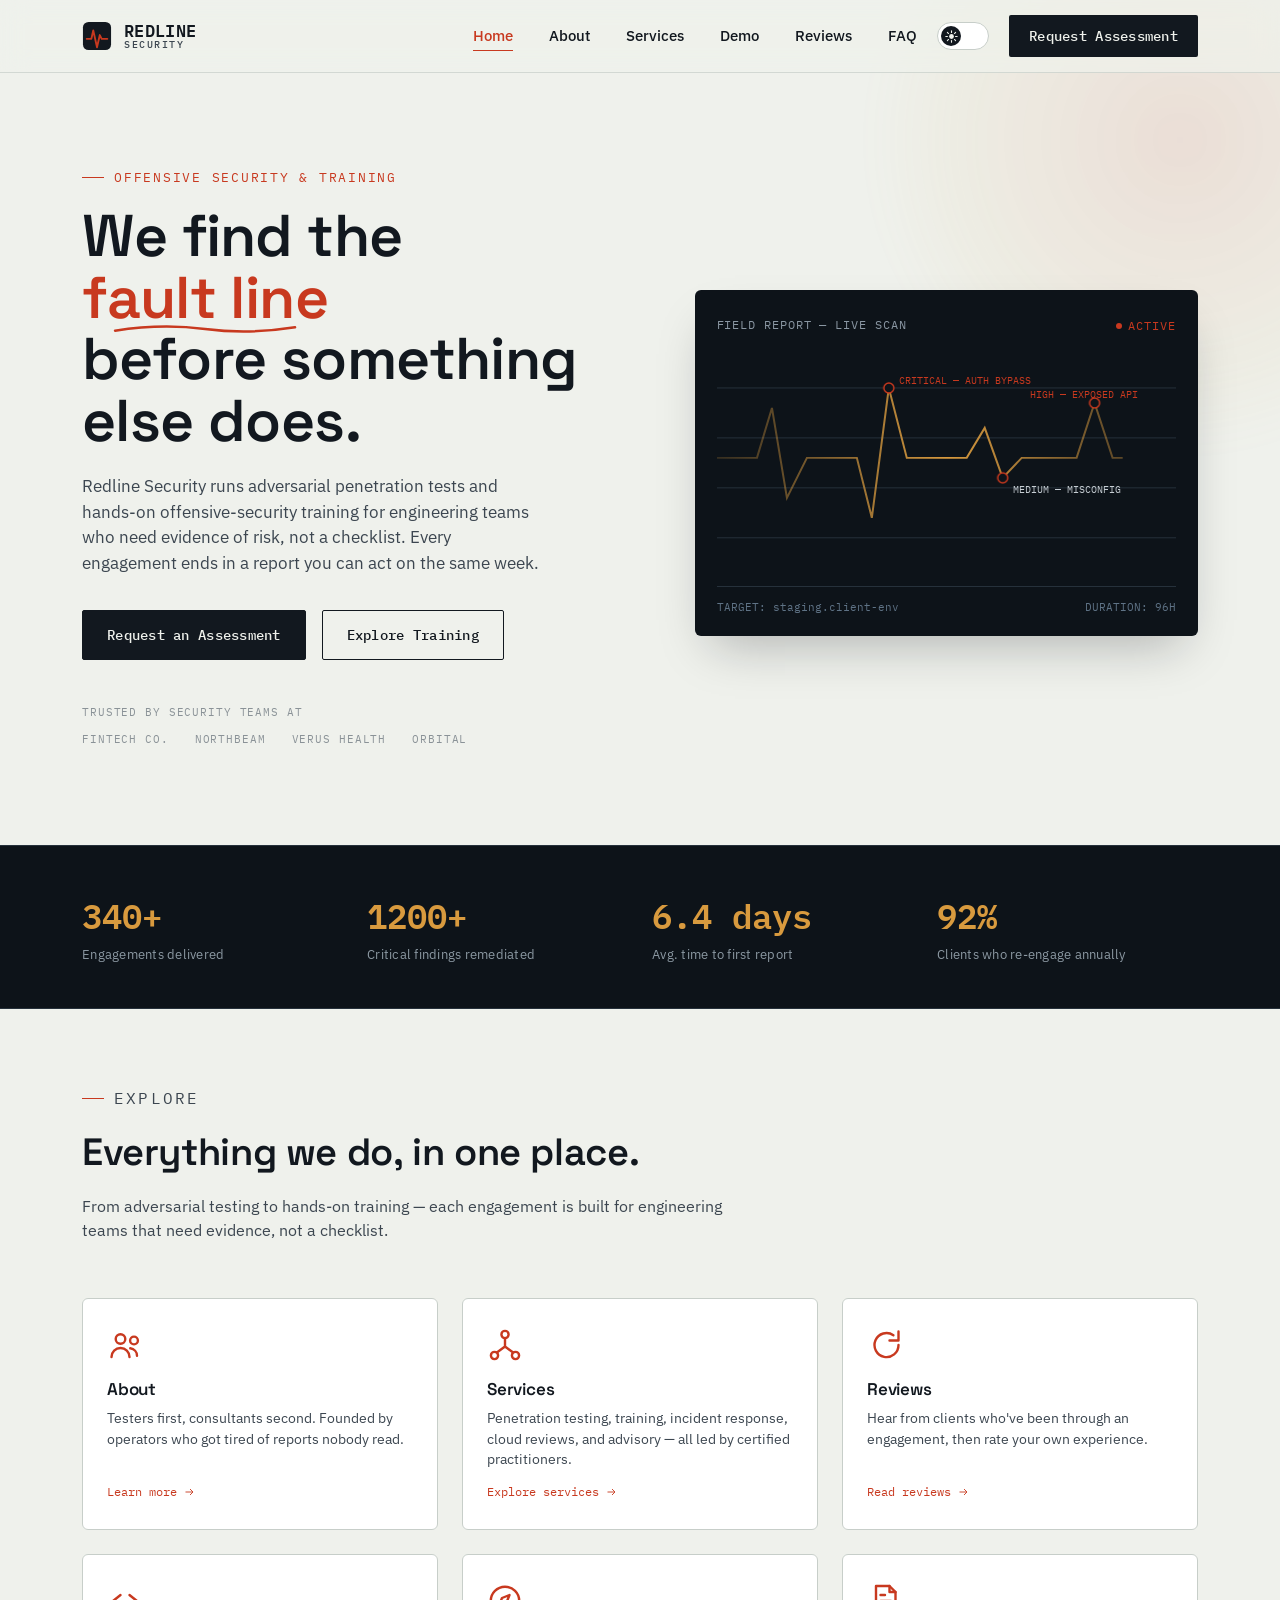
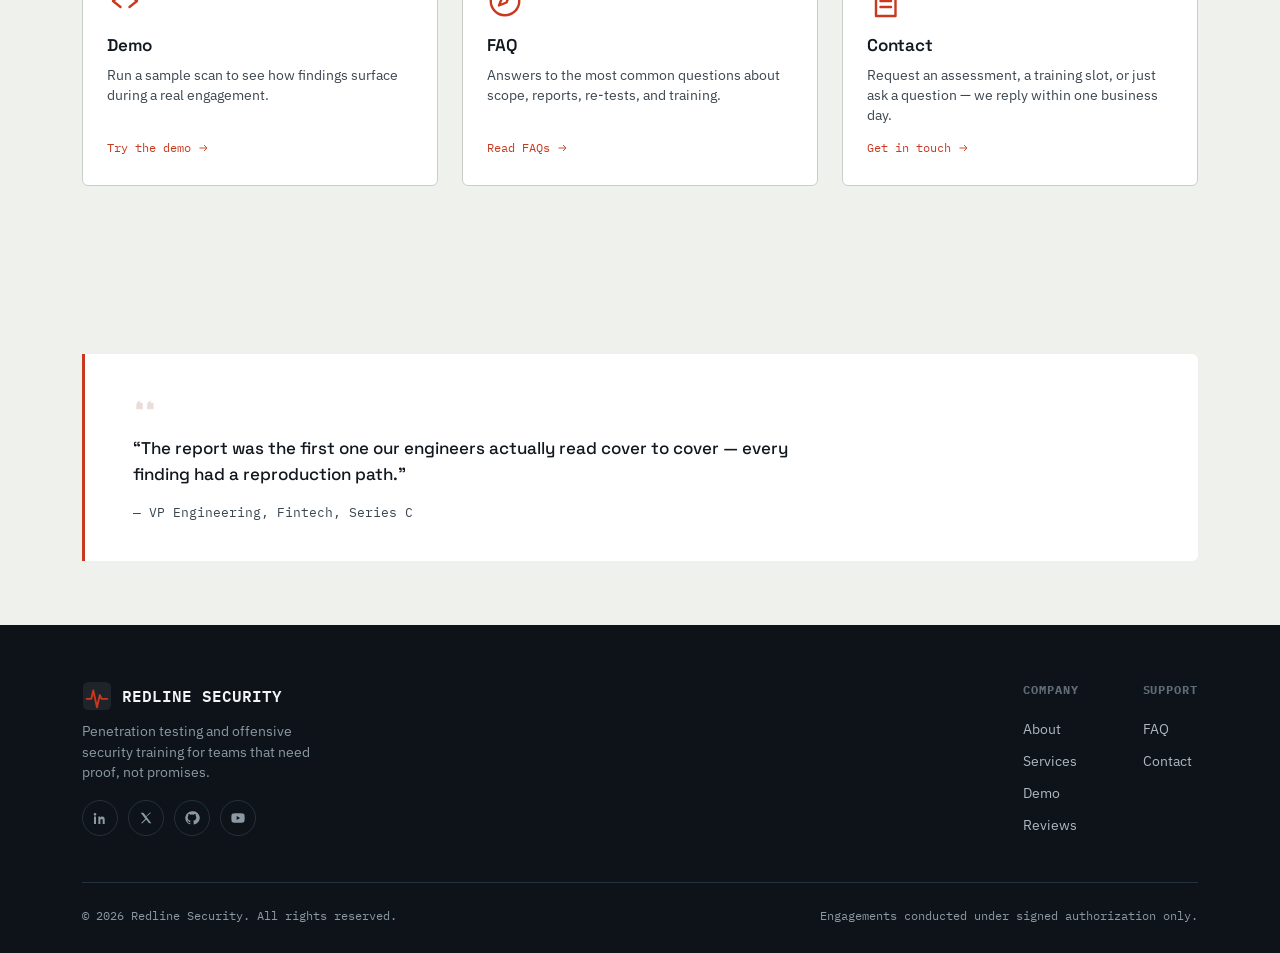
==== commit 85108e78: "Initial commit: complete multi-page Redline Security site" ====
--- a/index.html
+++ b/index.html
@@ -1,663 +1,392 @@
 <!DOCTYPE html>
 <html lang="en">
 <head>
-<meta charset="UTF-8">
-<meta name="viewport" content="width=device-width, initial-scale=1.0">
-<title>Redline Security | Penetration Testing &amp; Offensive Security Training</title>
-<meta name="description" content="Redline Security delivers CREST-aligned penetration testing and hands-on offensive security training for engineering teams that need proof, not promises.">
-<link rel="icon" href="data:image/svg+xml,%3Csvg xmlns='http://www.w3.org/2000/svg' viewBox='0 0 32 32'%3E%3Crect width='32' height='32' rx='4' fill='%2312181F'/%3E%3Cpath d='M4 18h6l2-9 4 18 3-13 2 4h7' stroke='%23C8391F' stroke-width='2' fill='none'/%3E%3C/svg%3E">
-<link rel="preconnect" href="https://fonts.googleapis.com">
-<link rel="preconnect" href="https://fonts.gstatic.com" crossorigin>
-<link href="https://fonts.googleapis.com/css2?family=Space+Grotesk:wght@400;500;600;700&family=IBM+Plex+Sans:wght@400;500;600&family=IBM+Plex+Mono:wght@400;500;600&display=swap" rel="stylesheet">
-<link rel="stylesheet" href="styles.css">
-<script>
-  // Set theme before paint to avoid flash of wrong theme
-  (function(){
-    try{
-      var saved = localStorage.getItem('redline-theme');
-      var theme = saved || (window.matchMedia('(prefers-color-scheme: dark)').matches ? 'dark' : 'light');
-      document.documentElement.setAttribute('data-theme', theme);
-    }catch(e){}
-  })();
-</script>
+    <meta charset="UTF-8" />
+    <meta name="viewport" content="width=device-width, initial-scale=1.0" />
+    <title>Redline Security — Home</title>
+    <meta name="description" content="Redline Security delivers CREST-aligned penetration testing and hands-on offensive security training." />
+    <link rel="icon" href="data:image/svg+xml,%3Csvg xmlns='http://www.w3.org/2000/svg' viewBox='0 0 32 32'%3E%3Crect width='32' height='32' rx='4' fill='%2312181F'/%3E%3Cpath d='M4 18h6l2-9 4 18 3-13 2 4h7' stroke='%23C8391F' stroke-width='2' fill='none'/%3E%3C/svg%3E" />
+    <link rel="preconnect" href="https://fonts.googleapis.com" />
+    <link rel="preconnect" href="https://fonts.gstatic.com" crossorigin />
+    <link href="https://fonts.googleapis.com/css2?family=Space+Grotesk:wght@400;500;600;700&family=IBM+Plex+Sans:wght@400;500;600&family=IBM+Plex+Mono:wght@400;500;600&display=swap" rel="stylesheet" />
+    <link rel="stylesheet" href="styles.css" />
+    <style>
+        /* ===== PAGE TRANSITION ===== */
+        .page-wrap {
+            opacity: 1;
+            transform: translateY(0);
+            transition: opacity 0.45s cubic-bezier(.22, .85, .32, 1),
+                transform 0.45s cubic-bezier(.22, .85, .32, 1);
+        }
+        .page-wrap.is-exiting {
+            opacity: 0;
+            transform: translateY(-28px);
+            pointer-events: none;
+        }
+        .page-wrap.is-entering {
+            animation: fadeSlideIn 0.55s cubic-bezier(.22, .85, .32, 1) forwards;
+        }
+        @keyframes fadeSlideIn {
+            0% { opacity: 0; transform: translateY(32px); }
+            100% { opacity: 1; transform: translateY(0); }
+        }
+        @media (prefers-reduced-motion: reduce) {
+            .page-wrap.is-exiting,
+            .page-wrap.is-entering {
+                animation: none !important;
+                transition: none !important;
+                opacity: 1 !important;
+                transform: none !important;
+            }
+        }
+        /* ===== SECTION PREVIEW CARDS ===== */
+        .preview-grid {
+            display: grid;
+            grid-template-columns: repeat(3, 1fr);
+            gap: 24px;
+            margin-top: 40px;
+        }
+        .preview-card {
+            background: var(--paper-raised);
+            border: 1px solid var(--grid);
+            border-radius: 6px;
+            padding: 28px 24px;
+            transition: transform 0.3s var(--ease), box-shadow 0.3s var(--ease), border-color 0.3s var(--ease);
+            text-align: left;
+            display: flex;
+            flex-direction: column;
+        }
+        .preview-card:hover {
+            transform: translateY(-4px);
+            box-shadow: var(--shadow-md);
+            border-color: var(--redline);
+        }
+        .preview-card .icon-wrap {
+            width: 36px;
+            height: 36px;
+            margin-bottom: 14px;
+            color: var(--redline);
+        }
+        .preview-card .icon-wrap svg {
+            width: 100%;
+            height: 100%;
+            fill: none;
+            stroke: currentColor;
+            stroke-width: 1.6;
+            stroke-linecap: round;
+            stroke-linejoin: round;
+        }
+        .preview-card h4 {
+            font-size: 17px;
+            margin-bottom: 6px;
+        }
+        .preview-card p {
+            font-size: 13.5px;
+            color: var(--ink-soft);
+            flex: 1;
+            margin-bottom: 14px;
+        }
+        .preview-card .link-arrow {
+            font-family: var(--mono);
+            font-size: 12px;
+            color: var(--redline);
+            display: inline-flex;
+            align-items: center;
+            gap: 6px;
+            transition: gap 0.2s ease;
+        }
+        .preview-card .link-arrow:hover {
+            gap: 10px;
+        }
+        .preview-card .link-arrow svg {
+            width: 12px;
+            height: 12px;
+            fill: none;
+            stroke: currentColor;
+            stroke-width: 1.8;
+        }
+        @media (max-width: 820px) {
+            .preview-grid {
+                grid-template-columns: 1fr 1fr;
+            }
+        }
+        @media (max-width: 540px) {
+            .preview-grid {
+                grid-template-columns: 1fr;
+            }
+        }
+    </style>
+    <script>
+        (function() {
+            try {
+                var saved = localStorage.getItem('redline-theme');
+                var theme = saved || (window.matchMedia('(prefers-color-scheme: dark)').matches ? 'dark' : 'light');
+                document.documentElement.setAttribute('data-theme', theme);
+            } catch (e) {}
+        })();
+    </script>
 </head>
 <body>
 
-<svg width="0" height="0" style="position:absolute" aria-hidden="true">
-  <defs>
-    <symbol id="icon-network" viewBox="0 0 24 24"><circle cx="12" cy="5" r="2.4"/><circle cx="5" cy="19" r="2.4"/><circle cx="19" cy="19" r="2.4"/><path d="M12 7.4V13M12 13 6.6 17M12 13l5.4 4"/></symbol>
-    <symbol id="icon-cloud" viewBox="0 0 24 24"><path d="M7 18h10a4 4 0 0 0 .6-7.95A6 6 0 0 0 6.1 9.1 4.5 4.5 0 0 0 7 18Z"/></symbol>
-    <symbol id="icon-code" viewBox="0 0 24 24"><path d="m9 8-5 4 5 4M15 8l5 4-5 4"/></symbol>
-    <symbol id="icon-users" viewBox="0 0 24 24"><circle cx="9" cy="8" r="3.2"/><path d="M3 20c0-3.3 2.7-6 6-6s6 2.7 6 6"/><circle cx="18" cy="9" r="2.6"/><path d="M15.5 14.2c2.6.3 4.5 2.4 4.5 5"/></symbol>
-    <symbol id="icon-flag" viewBox="0 0 24 24"><path d="M5 3v18M5 4h11l-2.5 3.5L16 11H5"/></symbol>
-    <symbol id="icon-doc" viewBox="0 0 24 24"><path d="M6 2h9l4 4v16H6Z"/><path d="M15 2v4h4M9 12h7M9 16h7M9 8h3"/></symbol>
-    <symbol id="icon-compass" viewBox="0 0 24 24"><circle cx="12" cy="12" r="9.5"/><path d="m15 8-2 5-5 2 2-5 5-2Z"/></symbol>
-    <symbol id="icon-building" viewBox="0 0 24 24"><path d="M4 21V5l8-3v19M12 21V9l8 3v9"/><path d="M8 9h.01M8 13h.01M8 17h.01M16 14h.01M16 18h.01"/></symbol>
-    <symbol id="icon-chat" viewBox="0 0 24 24"><path d="M21 12a8 8 0 1 1-3.4-6.5"/><path d="M21 3v6h-6"/></symbol>
-    <symbol id="icon-play" viewBox="0 0 24 24"><path d="M8 5v14l11-7Z"/></symbol>
-    <symbol id="icon-star" viewBox="0 0 24 24"><path d="m12 2 3.1 6.7 7.4.8-5.5 5 1.6 7.3L12 18.2 5.4 21.8 7 14.5 1.5 9.5l7.4-.8Z"/></symbol>
-  </defs>
-</svg>
-
-<div class="scroll-progress" id="scrollProgress"></div>
-
-<header id="siteHeader">
-  <div class="wrap nav">
-    <a class="logo" href="#top">
-      <svg class="logo-mark" viewBox="0 0 32 32" aria-hidden="true">
-        <rect x="1" y="1" width="30" height="30" rx="6"/>
-        <path class="logo-mark-line" d="M5 19h5l2-9 4 18 3-13 2 4h6"/>
-      </svg>
-      <span class="logo-text">REDLINE<span class="logo-sub">SECURITY</span></span>
-    </a>
-    <nav class="nav-links" id="navLinks">
-      <a href="#top" data-nav>Home</a>
-      <a href="#about" data-nav>About</a>
-      <a href="#services" data-nav>Services</a>
-      <a href="#demo" data-nav>Demo</a>
-      <a href="#reviews" data-nav>Reviews</a>
-      <a href="#faq" data-nav>FAQ</a>
-    </nav>
-    <button class="theme-toggle" id="themeToggle" aria-label="Switch to dark mode" aria-pressed="false" type="button">
-      <span class="theme-toggle-track">
-        <span class="theme-toggle-thumb">
-          <svg class="icon-sun" viewBox="0 0 24 24" aria-hidden="true"><circle cx="12" cy="12" r="4.4"/><g class="sun-rays"><line x1="12" y1="1.5" x2="12" y2="4.5"/><line x1="12" y1="19.5" x2="12" y2="22.5"/><line x1="1.5" y1="12" x2="4.5" y2="12"/><line x1="19.5" y1="12" x2="22.5" y2="12"/><line x1="4.4" y1="4.4" x2="6.5" y2="6.5"/><line x1="17.5" y1="17.5" x2="19.6" y2="19.6"/><line x1="4.4" y1="19.6" x2="6.5" y2="17.5"/><line x1="17.5" y1="6.5" x2="19.6" y2="4.4"/></g></svg>
-          <svg class="icon-moon" viewBox="0 0 24 24" aria-hidden="true"><path d="M20 14.5A8.5 8.5 0 0 1 9.5 4a8.5 8.5 0 1 0 10.5 10.5Z"/></svg>
-        </span>
-      </span>
-    </button>
-    <a class="nav-cta" href="#contact"><span>Request Assessment</span></a>
-    <button class="burger" id="burger" aria-label="Open menu" aria-expanded="false">
-      <span></span><span></span><span></span>
-    </button>
-  </div>
-</header>
-
-<main id="top">
-
-  <!-- HERO -->
-  <section class="hero">
-    <div class="hero-glow" aria-hidden="true"></div>
-    <div class="hero-noise" aria-hidden="true"></div>
-    <div class="wrap hero-grid">
-      <div class="reveal">
-        <p class="eyebrow">Offensive Security &amp; Training</p>
-        <h1>We find the <span class="highlight">fault line<svg class="underline-swipe" viewBox="0 0 220 12" aria-hidden="true"><path d="M2 8 C 40 2, 80 2, 110 6 C 140 10, 180 10, 218 4" stroke="#C8391F" stroke-width="3" fill="none" stroke-linecap="round"/></svg></span><br>before something else does.</h1>
-        <p class="lede">Redline Security runs adversarial penetration tests and hands-on offensive-security training for engineering teams who need evidence of risk, not a checklist. Every engagement ends in a report you can act on the same week.</p>
-        <div class="hero-ctas">
-          <a class="btn btn-solid" href="#contact"><span>Request an Assessment</span></a>
-          <a class="btn btn-line" href="#services"><span>Explore Training</span></a>
+    <!-- ===== SPRITE ===== -->
+    <svg width="0" height="0" style="position:absolute" aria-hidden="true">
+        <defs>
+            <symbol id="icon-network" viewBox="0 0 24 24"><circle cx="12" cy="5" r="2.4"/><circle cx="5" cy="19" r="2.4"/><circle cx="19" cy="19" r="2.4"/><path d="M12 7.4V13M12 13 6.6 17M12 13l5.4 4"/></symbol>
+            <symbol id="icon-cloud" viewBox="0 0 24 24"><path d="M7 18h10a4 4 0 0 0 .6-7.95A6 6 0 0 0 6.1 9.1 4.5 4.5 0 0 0 7 18Z"/></symbol>
+            <symbol id="icon-code" viewBox="0 0 24 24"><path d="m9 8-5 4 5 4M15 8l5 4-5 4"/></symbol>
+            <symbol id="icon-users" viewBox="0 0 24 24"><circle cx="9" cy="8" r="3.2"/><path d="M3 20c0-3.3 2.7-6 6-6s6 2.7 6 6"/><circle cx="18" cy="9" r="2.6"/><path d="M15.5 14.2c2.6.3 4.5 2.4 4.5 5"/></symbol>
+            <symbol id="icon-flag" viewBox="0 0 24 24"><path d="M5 3v18M5 4h11l-2.5 3.5L16 11H5"/></symbol>
+            <symbol id="icon-doc" viewBox="0 0 24 24"><path d="M6 2h9l4 4v16H6Z"/><path d="M15 2v4h4M9 12h7M9 16h7M9 8h3"/></symbol>
+            <symbol id="icon-compass" viewBox="0 0 24 24"><circle cx="12" cy="12" r="9.5"/><path d="m15 8-2 5-5 2 2-5 5-2Z"/></symbol>
+            <symbol id="icon-building" viewBox="0 0 24 24"><path d="M4 21V5l8-3v19M12 21V9l8 3v9"/><path d="M8 9h.01M8 13h.01M8 17h.01M16 14h.01M16 18h.01"/></symbol>
+            <symbol id="icon-chat" viewBox="0 0 24 24"><path d="M21 12a8 8 0 1 1-3.4-6.5"/><path d="M21 3v6h-6"/></symbol>
+            <symbol id="icon-play" viewBox="0 0 24 24"><path d="M8 5v14l11-7Z"/></symbol>
+            <symbol id="icon-star" viewBox="0 0 24 24"><path d="m12 2 3.1 6.7 7.4.8-5.5 5 1.6 7.3L12 18.2 5.4 21.8 7 14.5 1.5 9.5l7.4-.8Z"/></symbol>
+            <symbol id="icon-arrow-right" viewBox="0 0 24 24"><path d="M5 12h14M14 6l6 6-6 6"/></symbol>
+        </defs>
+    </svg>
+
+    <!-- ===== SCROLL PROGRESS ===== -->
+    <div class="scroll-progress" id="scrollProgress"></div>
+
+    <!-- ===== HEADER ===== -->
+    <header id="siteHeader">
+        <div class="wrap nav">
+            <a class="logo" href="./">
+                <svg class="logo-mark" viewBox="0 0 32 32" aria-hidden="true">
+                    <rect x="1" y="1" width="30" height="30" rx="6" />
+                    <path class="logo-mark-line" d="M5 19h5l2-9 4 18 3-13 2 4h6" />
+                </svg>
+                <span class="logo-text">REDLINE<span class="logo-sub">SECURITY</span></span>
+            </a>
+            <nav class="nav-links" id="navLinks">
+                <a href="./" data-nav class="active">Home</a>
+                <a href="./about/" data-nav>About</a>
+                <a href="./services/" data-nav>Services</a>
+                <a href="./demo/" data-nav>Demo</a>
+                <a href="./reviews/" data-nav>Reviews</a>
+                <a href="./faq/" data-nav>FAQ</a>
+            </nav>
+            <button class="theme-toggle" id="themeToggle" aria-label="Switch to dark mode" aria-pressed="false" type="button">
+                <span class="theme-toggle-track">
+                    <span class="theme-toggle-thumb">
+                        <svg class="icon-sun" viewBox="0 0 24 24" aria-hidden="true"><circle cx="12" cy="12" r="4.4"/><g class="sun-rays"><line x1="12" y1="1.5" x2="12" y2="4.5"/><line x1="12" y1="19.5" x2="12" y2="22.5"/><line x1="1.5" y1="12" x2="4.5" y2="12"/><line x1="19.5" y1="12" x2="22.5" y2="12"/><line x1="4.4" y1="4.4" x2="6.5" y2="6.5"/><line x1="17.5" y1="17.5" x2="19.6" y2="19.6"/><line x1="4.4" y1="19.6" x2="6.5" y2="17.5"/><line x1="17.5" y1="6.5" x2="19.6" y2="4.4"/></g></svg>
+                        <svg class="icon-moon" viewBox="0 0 24 24" aria-hidden="true"><path d="M20 14.5A8.5 8.5 0 0 1 9.5 4a8.5 8.5 0 1 0 10.5 10.5Z"/></svg>
+                    </span>
+                </span>
+            </button>
+            <a class="nav-cta" href="./contact/"><span>Request Assessment</span></a>
+            <button class="burger" id="burger" aria-label="Open menu" aria-expanded="false">
+                <span></span><span></span><span></span>
+            </button>
         </div>
-        <div class="hero-trust">
-          <span>Trusted by security teams at</span>
-          <div class="trust-marks">
-            <span>FINTECH CO.</span><span>NORTHBEAM</span><span>VERUS HEALTH</span><span>ORBITAL</span>
-          </div>
+    </header>
+
+    <!-- ===== PAGE WRAP ===== -->
+    <main class="page-wrap is-entering" id="pageWrap">
+
+        <!-- ===== HERO ===== -->
+        <section class="hero">
+            <div class="hero-glow" aria-hidden="true"></div>
+            <div class="hero-noise" aria-hidden="true"></div>
+            <div class="wrap hero-grid">
+                <div class="reveal">
+                    <p class="eyebrow">Offensive Security &amp; Training</p>
+                    <h1>We find the <span class="highlight">fault line<svg class="underline-swipe" viewBox="0 0 220 12" aria-hidden="true"><path d="M2 8 C 40 2, 80 2, 110 6 C 140 10, 180 10, 218 4" stroke="#C8391F" stroke-width="3" fill="none" stroke-linecap="round"/></svg></span><br>before something else does.</h1>
+                    <p class="lede">Redline Security runs adversarial penetration tests and hands-on offensive-security training for engineering teams who need evidence of risk, not a checklist. Every engagement ends in a report you can act on the same week.</p>
+                    <div class="hero-ctas">
+                        <a class="btn btn-solid" href="./contact/"><span>Request an Assessment</span></a>
+                        <a class="btn btn-line" href="./services/"><span>Explore Training</span></a>
+                    </div>
+                    <div class="hero-trust">
+                        <span>Trusted by security teams at</span>
+                        <div class="trust-marks">
+                            <span>FINTECH CO.</span><span>NORTHBEAM</span><span>VERUS HEALTH</span><span>ORBITAL</span>
+                        </div>
+                    </div>
+                </div>
+
+                <div class="fault-panel reveal" data-reveal-delay="120">
+                    <div class="fault-panel-head">
+                        <span>FIELD REPORT — LIVE SCAN</span>
+                        <span class="live"><i class="pulse-dot"></i>ACTIVE</span>
+                    </div>
+                    <div class="fault-svg-wrap">
+                        <svg viewBox="0 0 460 220" width="100%" height="auto" role="img" aria-label="Illustrative diagram of a security scan detecting vulnerabilities along a network trace">
+                            <defs>
+                                <linearGradient id="lineGlow" x1="0" y1="0" x2="1" y2="0">
+                                    <stop offset="0%" stop-color="#D89A3E" stop-opacity="0.2"/>
+                                    <stop offset="50%" stop-color="#D89A3E" stop-opacity="1"/>
+                                    <stop offset="100%" stop-color="#D89A3E" stop-opacity="0.2"/>
+                                </linearGradient>
+                            </defs>
+                            <line class="grid-line" x1="0" y1="40" x2="460" y2="40"/>
+                            <line class="grid-line" x1="0" y1="90" x2="460" y2="90"/>
+                            <line class="grid-line" x1="0" y1="140" x2="460" y2="140"/>
+                            <line class="grid-line" x1="0" y1="190" x2="460" y2="190"/>
+                            <path class="fault-line-draw" d="M0,110 L40,110 L55,60 L70,150 L90,110 L140,110 L155,170 L172,40 L190,110 L250,110 L268,80 L286,130 L305,110 L360,110 L378,55 L396,110 L460,110"/>
+                            <g>
+                                <circle class="marker" cx="172" cy="40" r="5" style="animation-delay:0.9s"/>
+                                <text class="tag tag-crit" x="182" y="36" style="animation-delay:1s">CRITICAL — AUTH BYPASS</text>
+                                <circle class="marker" cx="286" cy="130" r="5" style="animation-delay:1.6s"/>
+                                <text class="tag" x="296" y="145" style="animation-delay:1.7s">MEDIUM — MISCONFIG</text>
+                                <circle class="marker" cx="378" cy="55" r="5" style="animation-delay:2.3s"/>
+                                <text class="tag tag-crit" x="313" y="50" style="animation-delay:2.4s">HIGH — EXPOSED API</text>
+                            </g>
+                        </svg>
+                    </div>
+                    <div class="fault-panel-foot">
+                        <span>TARGET: staging.client-env</span>
+                        <span>DURATION: 96H</span>
+                    </div>
+                </div>
+            </div>
+        </section>
+
+        <!-- ===== STATS ===== -->
+        <section class="stats">
+            <div class="wrap stats-grid">
+                <div class="stat reveal">
+                    <div class="stat-num" data-count="340" data-suffix="+">0</div>
+                    <div class="stat-label">Engagements delivered</div>
+                </div>
+                <div class="stat reveal" data-reveal-delay="80">
+                    <div class="stat-num" data-count="1200" data-suffix="+">0</div>
+                    <div class="stat-label">Critical findings remediated</div>
+                </div>
+                <div class="stat reveal" data-reveal-delay="160">
+                    <div class="stat-num" data-count="6.4" data-suffix=" days" data-decimal="1">0</div>
+                    <div class="stat-label">Avg. time to first report</div>
+                </div>
+                <div class="stat reveal" data-reveal-delay="240">
+                    <div class="stat-num" data-count="92" data-suffix="%">0</div>
+                    <div class="stat-label">Clients who re-engage annually</div>
+                </div>
+            </div>
+        </section>
+
+        <!-- ===== SECTION PREVIEWS ===== -->
+        <section class="section" style="padding-top:64px;">
+            <div class="wrap">
+                <div class="section-head reveal">
+                    <p class="eyebrow">Explore</p>
+                    <h2>Everything we do, in one place.</h2>
+                    <p>From adversarial testing to hands-on training — each engagement is built for engineering teams that need evidence, not a checklist.</p>
+                </div>
+                <div class="preview-grid">
+                    <!-- About -->
+                    <a class="preview-card reveal" href="./about/">
+                        <div class="icon-wrap"><svg><use href="#icon-users"/></svg></div>
+                        <h4>About</h4>
+                        <p>Testers first, consultants second. Founded by operators who got tired of reports nobody read.</p>
+                        <span class="link-arrow">Learn more <svg><use href="#icon-arrow-right"/></svg></span>
+                    </a>
+                    <!-- Services -->
+                    <a class="preview-card reveal" data-reveal-delay="80" href="./services/">
+                        <div class="icon-wrap"><svg><use href="#icon-network"/></svg></div>
+                        <h4>Services</h4>
+                        <p>Penetration testing, training, incident response, cloud reviews, and advisory — all led by certified practitioners.</p>
+                        <span class="link-arrow">Explore services <svg><use href="#icon-arrow-right"/></svg></span>
+                    </a>
+                    <!-- Reviews -->
+                    <a class="preview-card reveal" data-reveal-delay="160" href="./reviews/">
+                        <div class="icon-wrap"><svg><use href="#icon-chat"/></svg></div>
+                        <h4>Reviews</h4>
+                        <p>Hear from clients who've been through an engagement, then rate your own experience.</p>
+                        <span class="link-arrow">Read reviews <svg><use href="#icon-arrow-right"/></svg></span>
+                    </a>
+                    <!-- Demo -->
+                    <a class="preview-card reveal" data-reveal-delay="40" href="./demo/">
+                        <div class="icon-wrap"><svg><use href="#icon-code"/></svg></div>
+                        <h4>Demo</h4>
+                        <p>Run a sample scan to see how findings surface during a real engagement.</p>
+                        <span class="link-arrow">Try the demo <svg><use href="#icon-arrow-right"/></svg></span>
+                    </a>
+                    <!-- FAQ -->
+                    <a class="preview-card reveal" data-reveal-delay="120" href="./faq/">
+                        <div class="icon-wrap"><svg><use href="#icon-compass"/></svg></div>
+                        <h4>FAQ</h4>
+                        <p>Answers to the most common questions about scope, reports, re-tests, and training.</p>
+                        <span class="link-arrow">Read FAQs <svg><use href="#icon-arrow-right"/></svg></span>
+                    </a>
+                    <!-- Contact -->
+                    <a class="preview-card reveal" data-reveal-delay="200" href="./contact/">
+                        <div class="icon-wrap"><svg><use href="#icon-doc"/></svg></div>
+                        <h4>Contact</h4>
+                        <p>Request an assessment, a training slot, or just ask a question — we reply within one business day.</p>
+                        <span class="link-arrow">Get in touch <svg><use href="#icon-arrow-right"/></svg></span>
+                    </a>
+                </div>
+            </div>
+        </section>
+
+        <!-- ===== QUICK TESTIMONIAL STRIP ===== -->
+        <section class="section" style="padding-top:16px; padding-bottom:64px;">
+            <div class="wrap">
+                <div class="testimonial-strip reveal">
+                    <svg class="t-strip-quote" viewBox="0 0 24 24" aria-hidden="true"><path d="M7 8c-2.2 0-4 1.8-4 4v4h6v-6H6a2 2 0 0 1 2-2V8Zm10 0c-2.2 0-4 1.8-4 4v4h6v-6h-3a2 2 0 0 1 2-2V8Z"/></svg>
+                    <p>“The report was the first one our engineers actually read cover to cover — every finding had a reproduction path.”</p>
+                    <span>— VP Engineering, Fintech, Series C</span>
+                </div>
+            </div>
+        </section>
+
+    </main>
+
+    <!-- ===== FOOTER ===== -->
+    <footer>
+        <div class="wrap">
+            <div class="footer-top">
+                <div class="footer-brand">
+                    <div class="footer-logo">
+                        <svg class="logo-mark" viewBox="0 0 32 32" aria-hidden="true">
+                            <rect x="1" y="1" width="30" height="30" rx="6" />
+                            <path class="logo-mark-line" d="M5 19h5l2-9 4 18 3-13 2 4h6" />
+                        </svg>
+                        REDLINE SECURITY
+                    </div>
+                    <p>Penetration testing and offensive security training for teams that need proof, not promises.</p>
+                    <div class="social-row">
+                        <a class="social-icon" href="#" aria-label="LinkedIn"><svg viewBox="0 0 24 24"><path d="M4.5 4.5a2 2 0 1 0 0 4 2 2 0 0 0 0-4ZM3 9.8h3V21H3ZM9.5 9.8H12v1.5h.05c.4-.75 1.5-1.6 3.1-1.6 3.3 0 3.9 2.1 3.9 4.9V21h-3v-4.9c0-1.2 0-2.7-1.6-2.7-1.6 0-1.9 1.3-1.9 2.6V21h-3Z"/></svg></a>
+                        <a class="social-icon" href="#" aria-label="X"><svg viewBox="0 0 24 24"><path d="M4 4l7 9.2L4.4 20H6.6l5.6-5.9L16.7 20H20l-7.4-9.7L19.7 4h-2.2l-5.2 5.5L8 4Z"/></svg></a>
+                        <a class="social-icon" href="#" aria-label="GitHub"><svg viewBox="0 0 24 24"><path d="M12 2a10 10 0 0 0-3.2 19.5c.5.1.7-.2.7-.5v-1.8c-2.8.6-3.4-1.3-3.4-1.3-.4-1.1-1.1-1.4-1.1-1.4-.9-.6.1-.6.1-.6 1 .1 1.5 1 1.5 1 .9 1.5 2.4 1.1 3 .8.1-.7.4-1.1.6-1.4-2.2-.3-4.6-1.1-4.6-5 0-1.1.4-2 1-2.7-.1-.3-.4-1.3.1-2.6 0 0 .8-.3 2.8 1a9.4 9.4 0 0 1 5 0c1.9-1.3 2.8-1 2.8-1 .5 1.3.2 2.3.1 2.6.6.7 1 1.6 1 2.7 0 3.9-2.4 4.7-4.6 5 .4.3.7 1 .7 2v3c0 .3.2.6.7.5A10 10 0 0 0 12 2Z"/></svg></a>
+                        <a class="social-icon" href="#" aria-label="YouTube"><svg viewBox="0 0 24 24"><path d="M21.6 7.2a2.7 2.7 0 0 0-1.9-1.9C18 4.8 12 4.8 12 4.8s-6 0-7.7.5a2.7 2.7 0 0 0-1.9 1.9A28 28 0 0 0 2 12a28 28 0 0 0 .4 4.8 2.7 2.7 0 0 0 1.9 1.9c1.7.5 7.7.5 7.7.5s6 0 7.7-.5a2.7 2.7 0 0 0 1.9-1.9A28 28 0 0 0 22 12a28 28 0 0 0-.4-4.8ZM10 15V9l5.2 3Z"/></svg></a>
+                    </div>
+                </div>
+                <div class="footer-cols">
+                    <div class="footer-col">
+                        <h5>Company</h5>
+                        <a href="./about/">About</a>
+                        <a href="./services/">Services</a>
+                        <a href="./demo/">Demo</a>
+                        <a href="./reviews/">Reviews</a>
+                    </div>
+                    <div class="footer-col">
+                        <h5>Support</h5>
+                        <a href="./faq/">FAQ</a>
+                        <a href="./contact/">Contact</a>
+                    </div>
+                </div>
+            </div>
+            <div class="footer-bottom">
+                <span>© 2026 Redline Security. All rights reserved.</span>
+                <span>Engagements conducted under signed authorization only.</span>
+            </div>
         </div>
-      </div>
-
-      <div class="fault-panel reveal" data-reveal-delay="120">
-        <div class="fault-panel-head">
-          <span>FIELD REPORT — LIVE SCAN</span>
-          <span class="live"><i class="pulse-dot"></i>ACTIVE</span>
-        </div>
-        <div class="fault-svg-wrap">
-          <svg viewBox="0 0 460 220" width="100%" height="auto" role="img" aria-label="Illustrative diagram of a security scan detecting vulnerabilities along a network trace">
-            <defs>
-              <linearGradient id="lineGlow" x1="0" y1="0" x2="1" y2="0">
-                <stop offset="0%" stop-color="#D89A3E" stop-opacity="0.2"/>
-                <stop offset="50%" stop-color="#D89A3E" stop-opacity="1"/>
-                <stop offset="100%" stop-color="#D89A3E" stop-opacity="0.2"/>
-              </linearGradient>
-            </defs>
-            <line class="grid-line" x1="0" y1="40" x2="460" y2="40"/>
-            <line class="grid-line" x1="0" y1="90" x2="460" y2="90"/>
-            <line class="grid-line" x1="0" y1="140" x2="460" y2="140"/>
-            <line class="grid-line" x1="0" y1="190" x2="460" y2="190"/>
-
-            <path class="fault-line-draw" d="M0,110 L40,110 L55,60 L70,150 L90,110 L140,110 L155,170 L172,40 L190,110 L250,110 L268,80 L286,130 L305,110 L360,110 L378,55 L396,110 L460,110"/>
-
-            <g>
-              <circle class="marker" cx="172" cy="40" r="5" style="animation-delay:0.9s"/>
-              <text class="tag tag-crit" x="182" y="36" style="animation-delay:1s">CRITICAL — AUTH BYPASS</text>
-
-              <circle class="marker" cx="286" cy="130" r="5" style="animation-delay:1.6s"/>
-              <text class="tag" x="296" y="145" style="animation-delay:1.7s">MEDIUM — MISCONFIG</text>
-
-              <circle class="marker" cx="378" cy="55" r="5" style="animation-delay:2.3s"/>
-              <text class="tag tag-crit" x="313" y="50" style="animation-delay:2.4s">HIGH — EXPOSED API</text>
-            </g>
-          </svg>
-        </div>
-        <div class="fault-panel-foot">
-          <span>TARGET: staging.client-env</span>
-          <span>DURATION: 96H</span>
-        </div>
-      </div>
-    </div>
-  </section>
-
-  <!-- STATS -->
-  <section class="stats">
-    <div class="wrap stats-grid">
-      <div class="stat reveal">
-        <div class="stat-num" data-count="340" data-suffix="+">0</div>
-        <div class="stat-label">Engagements delivered</div>
-      </div>
-      <div class="stat reveal" data-reveal-delay="80">
-        <div class="stat-num" data-count="1200" data-suffix="+">0</div>
-        <div class="stat-label">Critical findings remediated</div>
-      </div>
-      <div class="stat reveal" data-reveal-delay="160">
-        <div class="stat-num" data-count="6.4" data-suffix=" days" data-decimal="1">0</div>
-        <div class="stat-label">Avg. time to first report</div>
-      </div>
-      <div class="stat reveal" data-reveal-delay="240">
-        <div class="stat-num" data-count="92" data-suffix="%">0</div>
-        <div class="stat-label">Clients who re-engage annually</div>
-      </div>
-    </div>
-  </section>
-
-  <!-- ABOUT -->
-  <section class="section about" id="about">
-    <div class="wrap about-grid">
-      <div class="reveal">
-        <p class="eyebrow">About Redline</p>
-        <h2>Testers first. Consultants second.</h2>
-        <p class="about-lede">Redline Security was founded by operators who got tired of reports nobody read. We're a small team of practitioners — the same people who scope your engagement are the ones on keyboard during it, and the ones who sign the final report.</p>
-        <p>We work with engineering-led teams: fintechs, healthtech, SaaS platforms, and infrastructure providers who'd rather find their own faults than have someone else find them first. No offshore delivery teams, no junior hand-offs — every engagement is led by a certified practitioner from kickoff to re-test.</p>
-        <div class="about-values">
-          <div class="about-value">
-            <svg viewBox="0 0 24 24" aria-hidden="true"><path d="M12 2 4 6v6c0 5 3.6 8.7 8 10 4.4-1.3 8-5 8-10V6l-8-4Z"/></svg>
-            <div><h4>Evidence over assumptions</h4><p>Every finding ships with a reproduction path, not a CVSS score alone.</p></div>
-          </div>
-          <div class="about-value">
-            <svg viewBox="0 0 24 24" aria-hidden="true"><circle cx="12" cy="12" r="9"/><path d="M12 7v5l3.5 2"/></svg>
-            <div><h4>Same-day critical alerts</h4><p>We don't sit on a critical finding until the final report is due.</p></div>
-          </div>
-          <div class="about-value">
-            <svg viewBox="0 0 24 24" aria-hidden="true"><path d="M4 20V10l8-6 8 6v10"/><path d="M9 20v-6h6v6"/></svg>
-            <div><h4>Built to be re-tested</h4><p>Our methodology is repeatable, so your fix verification is fast and free.</p></div>
-          </div>
-        </div>
-      </div>
-      <div class="about-panel reveal" data-reveal-delay="120">
-        <svg viewBox="0 0 320 360" aria-hidden="true">
-          <rect x="1" y="1" width="318" height="358" rx="10"/>
-          <circle cx="160" cy="130" r="58" class="about-ring about-ring-1"/>
-          <circle cx="160" cy="130" r="84" class="about-ring about-ring-2"/>
-          <circle cx="160" cy="130" r="110" class="about-ring about-ring-3"/>
-          <path d="M110 130a50 50 0 1 1 100 0 50 50 0 0 1-100 0Z" class="about-core"/>
-          <path d="M138 130h44M160 108v44" class="about-cross"/>
-          <text x="160" y="248" text-anchor="middle" class="about-panel-label">EST. 2016</text>
-          <text x="160" y="270" text-anchor="middle" class="about-panel-sub">OSCP · CEH · CREST-ALIGNED</text>
-          <line x1="40" y1="300" x2="280" y2="300" class="about-panel-rule"/>
-          <text x="40" y="326" class="about-panel-foot">HEADQUARTERS</text>
-          <text x="40" y="344" class="about-panel-val">REMOTE-FIRST, GLOBAL COVERAGE</text>
-        </svg>
-      </div>
-    </div>
-  </section>
-
-  <!-- SERVICES -->
-  <section class="section" id="services">
-    <div class="wrap">
-      <div class="section-head reveal">
-        <p class="eyebrow">Two Engagement Tracks</p>
-        <h2>Test your systems, or train your team to.</h2>
-        <p>Most clients start with an assessment. Many stay for the training — so the next fault line gets caught internally, before it reaches us.</p>
-      </div>
-    </div>
-    <div class="wrap">
-      <div class="tracks">
-        <div class="track assess reveal">
-          <span class="track-tag">Assessment Track</span>
-          <h3>Penetration Testing</h3>
-          <p>Manual, adversary-style testing against the systems your business actually depends on — not an automated scan with a logo on the cover page.</p>
-          <ul class="track-list">
-            <li><span>Network &amp; infrastructure pentest</span><span class="code">NET-01</span></li>
-            <li><span>Web &amp; API application testing</span><span class="code">APP-02</span></li>
-            <li><span>Cloud configuration review</span><span class="code">CLD-03</span></li>
-            <li><span>Authorized social engineering</span><span class="code">SOC-04</span></li>
-            <li><span>Red team simulation</span><span class="code">RED-05</span></li>
-          </ul>
-          <button class="service-more" type="button" data-modal-trigger data-service="pentest">
-            <svg><use href="#icon-compass"/></svg>
-            More info / Contact us
-          </button>
-        </div>
-        <div class="track train reveal" data-reveal-delay="120">
-          <span class="track-tag">Training Track</span>
-          <h3>Offensive Security Training</h3>
-          <p>Cohort-based and in-house training that turns your engineers into the first line of defense, taught by people who test in production.</p>
-          <ul class="track-list">
-            <li><span>Ethical hacking bootcamp</span><span class="code">TRN-01</span></li>
-            <li><span>OSCP / CEH exam preparation</span><span class="code">TRN-02</span></li>
-            <li><span>Corporate security awareness</span><span class="code">TRN-03</span></li>
-            <li><span>Live-fire lab environments</span><span class="code">TRN-04</span></li>
-            <li><span>Secure code review workshops</span><span class="code">TRN-05</span></li>
-          </ul>
-          <button class="service-more" type="button" data-modal-trigger data-service="training">
-            <svg><use href="#icon-compass"/></svg>
-            More info / Contact us
-          </button>
-        </div>
-      </div>
-    </div>
-
-    <!-- OTHER SERVICES -->
-    <div class="wrap other-services-wrap">
-      <div class="section-head reveal" data-reveal-delay="80">
-        <p class="eyebrow">Also Available</p>
-        <h3 class="sub-head">A few more ways we help teams stay ahead.</h3>
-      </div>
-      <div class="other-services-grid">
-        <button class="service-card reveal" type="button" data-modal-trigger data-service="incident">
-          <svg class="service-card-icon"><use href="#icon-flag"/></svg>
-          <h4>Incident Response</h4>
-          <p>Rapid-response investigation and containment when something's already gone wrong.</p>
-          <span class="service-card-link">More info <svg><use href="#icon-compass"/></svg></span>
-        </button>
-        <button class="service-card reveal" type="button" data-reveal-delay="60" data-modal-trigger data-service="compliance">
-          <svg class="service-card-icon"><use href="#icon-doc"/></svg>
-          <h4>Compliance &amp; Audit</h4>
-          <p>Evidence-ready testing mapped to SOC 2, ISO 27001, and PCI-DSS requirements.</p>
-          <span class="service-card-link">More info <svg><use href="#icon-compass"/></svg></span>
-        </button>
-        <button class="service-card reveal" type="button" data-reveal-delay="120" data-modal-trigger data-service="cloud">
-          <svg class="service-card-icon"><use href="#icon-cloud"/></svg>
-          <h4>Cloud Security Review</h4>
-          <p>IAM, network, and workload configuration review across AWS, Azure, and GCP.</p>
-          <span class="service-card-link">More info <svg><use href="#icon-compass"/></svg></span>
-        </button>
-        <button class="service-card reveal" type="button" data-reveal-delay="180" data-modal-trigger data-service="vciso">
-          <svg class="service-card-icon"><use href="#icon-users"/></svg>
-          <h4>vCISO Advisory</h4>
-          <p>Fractional security leadership for teams that need direction, not another hire.</p>
-          <span class="service-card-link">More info <svg><use href="#icon-compass"/></svg></span>
-        </button>
-      </div>
-    </div>
-
-    <!-- ROOM FOR HIRE -->
-    <div class="wrap">
-      <div class="room-hire reveal">
-        <div class="room-hire-copy">
-          <span class="track-tag room-tag">Space For Hire</span>
-          <h3>Hire our on-site Cyber Range.</h3>
-          <p>Our fitted training room and lab environment is available to hire for private workshops, CTFs, and vendor-led sessions — 12 seated stations, isolated network range, and a briefing screen, in a space built for exactly this.</p>
-          <ul class="room-hire-list">
-            <li>Up to 12 seats, isolated lab network</li>
-            <li>Half-day, full-day, and multi-day rates</li>
-            <li>Optional Redline facilitator on request</li>
-          </ul>
-          <button class="service-more" type="button" data-modal-trigger data-service="room">
-            <svg><use href="#icon-building"/></svg>
-            Check availability
-          </button>
-        </div>
-        <svg class="room-hire-art" viewBox="0 0 280 220" aria-hidden="true">
-          <rect x="1" y="1" width="278" height="218" rx="8"/>
-          <rect x="24" y="26" width="232" height="70" rx="4" class="room-screen"/>
-          <path d="M40 44h60M40 56h90M40 68h50" class="room-screen-lines"/>
-          <g class="room-desks">
-            <rect x="24" y="118" width="52" height="14" rx="2"/>
-            <rect x="88" y="118" width="52" height="14" rx="2"/>
-            <rect x="152" y="118" width="52" height="14" rx="2"/>
-            <rect x="24" y="150" width="52" height="14" rx="2"/>
-            <rect x="88" y="150" width="52" height="14" rx="2"/>
-            <rect x="152" y="150" width="52" height="14" rx="2"/>
-          </g>
-          <text x="24" y="196" class="room-hire-label">CYBER RANGE — ROOM B</text>
-        </svg>
-      </div>
-    </div>
-
-    <!-- WHY CHOOSE US -->
-    <div class="wrap why-choose-wrap">
-      <div class="section-head reveal">
-        <p class="eyebrow">Why Teams Choose Redline</p>
-        <h3 class="sub-head">Certified. Accountable. On the record.</h3>
-        <p>Every lead tester on an engagement holds an industry-recognized certification, and every report is signed by name.</p>
-      </div>
-      <div class="cred-row">
-        <div class="cred-card reveal">
-          <span class="mono-tag">CERT</span>
-          <h4>OSCP-certified leads</h4>
-          <p>Every engagement is led by an Offensive Security Certified Professional.</p>
-        </div>
-        <div class="cred-card reveal" data-reveal-delay="80">
-          <span class="mono-tag">CERT</span>
-          <h4>CEH practitioners</h4>
-          <p>Our trainers hold active Certified Ethical Hacker credentials, kept current annually.</p>
-        </div>
-        <div class="cred-card reveal" data-reveal-delay="160">
-          <span class="mono-tag">SCOPE</span>
-          <h4>Written authorization only</h4>
-          <p>We test only within a signed scope of work. No exceptions, no gray areas.</p>
-        </div>
-        <div class="cred-card reveal" data-reveal-delay="240">
-          <span class="mono-tag">NDA</span>
-          <h4>Confidential by default</h4>
-          <p>Every client and finding is covered under mutual NDA before work begins.</p>
-        </div>
-      </div>
-    </div>
-
-    <!-- QUICK TESTIMONIAL STRIP -->
-    <div class="wrap">
-      <div class="testimonial-strip reveal">
-        <svg class="t-strip-quote" viewBox="0 0 24 24" aria-hidden="true"><path d="M7 8c-2.2 0-4 1.8-4 4v4h6v-6H6a2 2 0 0 1 2-2V8Zm10 0c-2.2 0-4 1.8-4 4v4h6v-6h-3a2 2 0 0 1 2-2V8Z"/></svg>
-        <p>“The report was the first one our engineers actually read cover to cover — every finding had a reproduction path.”</p>
-        <span>— VP Engineering, Fintech, Series C</span>
-      </div>
-    </div>
-  </section>
-
-  <div class="divider">
-    <svg viewBox="0 0 140 16"><path d="M0,8 L40,8 L48,2 L56,14 L64,8 L140,8" fill="none" stroke="currentColor" stroke-width="1.5"/></svg>
-  </div>
-
-  <!-- METHODOLOGY -->
-  <section class="section method-strip" id="method">
-    <div class="wrap">
-      <div class="section-head reveal">
-        <p class="eyebrow">How an Engagement Runs</p>
-        <h2>A fixed process. A predictable report.</h2>
-        <p>Every engagement follows the same four stages, so you always know what week you're in.</p>
-      </div>
-    </div>
-    <div class="wrap">
-      <div class="method-grid">
-        <div class="method-step reveal">
-          <div class="method-num">01 / SCOPE</div>
-          <h4>Define the target</h4>
-          <p>We agree on scope, rules of engagement, and success criteria before a single test begins.</p>
-        </div>
-        <div class="method-step reveal" data-reveal-delay="80">
-          <div class="method-num">02 / TEST</div>
-          <h4>Run the engagement</h4>
-          <p>Manual and tool-assisted testing against the agreed scope, with critical findings flagged same-day.</p>
-        </div>
-        <div class="method-step reveal" data-reveal-delay="160">
-          <div class="method-num">03 / REPORT</div>
-          <h4>Document the findings</h4>
-          <p>A ranked, reproducible report with evidence, business impact, and concrete remediation steps.</p>
-        </div>
-        <div class="method-step reveal" data-reveal-delay="240">
-          <div class="method-num">04 / VERIFY</div>
-          <h4>Confirm the fix</h4>
-          <p>A free re-test on critical and high findings once your team has shipped a fix.</p>
-        </div>
-      </div>
-    </div>
-  </section>
-
-  <div class="divider">
-    <svg viewBox="0 0 140 16"><path d="M0,8 L40,8 L48,2 L56,14 L64,8 L140,8" fill="none" stroke="currentColor" stroke-width="1.5"/></svg>
-  </div>
-
-  <!-- DEMO -->
-  <section class="section demo" id="demo">
-    <div class="wrap">
-      <div class="section-head reveal">
-        <p class="eyebrow">See It In Action</p>
-        <h2>Run a sample scan, right here.</h2>
-        <p>This is a scripted preview of how findings surface during a real engagement — no target is actually being touched. Your real report arrives with reproduction steps, evidence, and severity for each item.</p>
-      </div>
-      <div class="demo-panel reveal" data-reveal-delay="100">
-        <div class="demo-panel-head">
-          <span>DEMO SCAN — SANDBOXED</span>
-          <span class="demo-status" id="demoStatus">IDLE</span>
-        </div>
-        <div class="demo-body">
-          <div class="demo-terminal" id="demoTerminal" aria-live="polite">
-            <p class="demo-placeholder" id="demoPlaceholder">Press "Run Demo Scan" to see a sample of how findings are surfaced during an engagement.</p>
-          </div>
-          <div class="demo-progress-track">
-            <div class="demo-progress-fill" id="demoProgressFill"></div>
-          </div>
-        </div>
-        <div class="demo-panel-foot">
-          <button class="btn btn-solid demo-run" id="demoRunBtn" type="button"><span>Run Demo Scan</span></button>
-          <a class="btn btn-line" href="#contact"><span>Get a Real Assessment</span></a>
-        </div>
-      </div>
-    </div>
-  </section>
-
-  <div class="divider">
-    <svg viewBox="0 0 140 16"><path d="M0,8 L40,8 L48,2 L56,14 L64,8 L140,8" fill="none" stroke="currentColor" stroke-width="1.5"/></svg>
-  </div>
-
-  <!-- REVIEWS -->
-  <section class="section reviews-section" id="reviews">
-    <div class="wrap">
-      <div class="section-head reveal">
-        <p class="eyebrow">Client Sign-Off</p>
-        <h2>Hear it, then rate it yourself.</h2>
-      </div>
-
-      <div class="review-video-block reveal">
-        <p class="review-video-title">A 90-second look at how an engagement actually feels from your side of the table.</p>
-        <div class="video-frame" id="videoFrame">
-          <video id="introVideo" playsinline preload="none" poster="data:image/svg+xml,%3Csvg xmlns='http://www.w3.org/2000/svg' viewBox='0 0 640 360'%3E%3Crect width='640' height='360' fill='%230D1319'/%3E%3Cline x1='0' y1='60' x2='640' y2='60' stroke='%2326313B'/%3E%3Cline x1='0' y1='150' x2='640' y2='150' stroke='%2326313B'/%3E%3Cline x1='0' y1='240' x2='640' y2='240' stroke='%2326313B'/%3E%3Cline x1='0' y1='330' x2='640' y2='330' stroke='%2326313B'/%3E%3C/svg%3E">
-            <source src="assets/redline-intro.mp4" type="video/mp4">
-          </video>
-          <button class="video-play-btn" id="videoPlayBtn" aria-label="Play the client intro video" type="button">
-            <svg><use href="#icon-play"/></svg>
-          </button>
-          <span class="video-badge">CLIENT INTRO</span>
-        </div>
-        <p class="video-note">Replace <code>assets/redline-intro.mp4</code> with your own file to go live.</p>
-      </div>
-
-      <div class="rate-block reveal" data-reveal-delay="80">
-        <h3>How would you rate our service?</h3>
-        <p class="rate-sub">Left an engagement or training cohort recently? Tell the next team what to expect.</p>
-        <form id="review-form" class="review-form" novalidate>
-          <div class="star-rating" id="starRating">
-            <input type="radio" id="star5" name="rating" value="5"><label for="star5" title="5 stars"><svg><use href="#icon-star"/></svg></label>
-            <input type="radio" id="star4" name="rating" value="4"><label for="star4" title="4 stars"><svg><use href="#icon-star"/></svg></label>
-            <input type="radio" id="star3" name="rating" value="3"><label for="star3" title="3 stars"><svg><use href="#icon-star"/></svg></label>
-            <input type="radio" id="star2" name="rating" value="2"><label for="star2" title="2 stars"><svg><use href="#icon-star"/></svg></label>
-            <input type="radio" id="star1" name="rating" value="1"><label for="star1" title="1 star"><svg><use href="#icon-star"/></svg></label>
-          </div>
-          <span class="field-error" id="ratingError">Please choose a star rating.</span>
-
-          <div class="form-row">
-            <div class="field">
-              <label for="reviewer-name">Full name</label>
-              <input id="reviewer-name" name="reviewer-name" type="text" placeholder="Jordan Alvarez" required>
-              <span class="field-error">Please enter your name.</span>
-            </div>
-            <div class="field">
-              <label for="reviewer-email">Email</label>
-              <input id="reviewer-email" name="reviewer-email" type="email" placeholder="you@company.com" required>
-              <span class="field-error">Please enter a valid email.</span>
-              <span class="field-hint">Shown publicly as jo****@domain.com</span>
-            </div>
-          </div>
-          <div class="field">
-            <label for="reviewer-comment">Your review</label>
-            <textarea id="reviewer-comment" name="reviewer-comment" placeholder="What stood out about the engagement or training?" required></textarea>
-            <span class="field-error">Please add a short comment.</span>
-          </div>
-          <button class="submit-btn" type="submit">
-            <span class="btn-text">Submit Review</span>
-            <span class="btn-spinner" aria-hidden="true"></span>
-          </button>
-          <p class="form-success" id="review-success" role="status">Thanks — your review has been posted below.</p>
-        </form>
-      </div>
-
-      <div class="submitted-reviews">
-        <div class="submitted-reviews-head">
-          <h3>Recent reviews</h3>
-          <span class="review-count" id="reviewCount">0 reviews</span>
-        </div>
-        <div class="review-list" id="reviewList"></div>
-      </div>
-    </div>
-  </section>
-
-  <!-- FAQ -->
-  <section class="section" id="faq">
-    <div class="wrap">
-      <div class="section-head reveal">
-        <p class="eyebrow">Frequently Asked</p>
-        <h2>Before you reach out.</h2>
-      </div>
-      <div class="faq-list reveal">
-        <details open>
-          <summary>Do you test without written authorization?<span class="plus">+</span></summary>
-          <p>No. We only operate under a signed scope of work and rules of engagement. This protects you, your users, and our team.</p>
-        </details>
-        <details>
-          <summary>How long does a typical engagement take?<span class="plus">+</span></summary>
-          <p>Most assessments run 1–3 weeks depending on scope, with critical findings flagged to your team as soon as they're confirmed — not held until the final report.</p>
-        </details>
-        <details>
-          <summary>Do you offer a re-test after remediation?<span class="plus">+</span></summary>
-          <p>Yes. One re-test on critical and high-severity findings is included in every assessment engagement.</p>
-        </details>
-        <details>
-          <summary>Can training be delivered in-house?<span class="plus">+</span></summary>
-          <p>Yes. Our training track runs as public cohorts or as a private, in-house program scoped to your team's stack and threat model.</p>
-        </details>
-        <details>
-          <summary>What does a report actually include?<span class="plus">+</span></summary>
-          <p>An executive summary, a ranked findings list with evidence and business impact, and step-by-step remediation guidance for each issue.</p>
-        </details>
-      </div>
-    </div>
-  </section>
-
-  <!-- CONTACT -->
-  <section class="section contact" id="contact">
-    <div class="wrap contact-grid">
-      <div class="contact-left reveal">
-        <p class="eyebrow">Start an Engagement</p>
-        <h2>Request an assessment or a training slot.</h2>
-        <p>Tell us what you need tested, or which track your team wants to train on. We reply within one business day with next steps.</p>
-        <div class="contact-detail"><span class="ico">✉</span> engagements@redlinesecurity.example</div>
-        <div class="contact-detail"><span class="ico">☎</span> +1 (555) 019-4420</div>
-        <div class="contact-detail"><span class="ico">◷</span> MON–FRI, 9:00–18:00 ET</div>
-      </div>
-      <div class="reveal" data-reveal-delay="120">
-        <form id="contact-form" novalidate>
-          <div class="form-row">
-            <div class="field">
-              <label for="name">Full name</label>
-              <input id="name" name="name" type="text" placeholder="Jordan Alvarez" required>
-              <span class="field-error">Please enter your name.</span>
-            </div>
-            <div class="field">
-              <label for="company">Company</label>
-              <input id="company" name="company" type="text" placeholder="Company name" required>
-              <span class="field-error">Please enter your company.</span>
-            </div>
-          </div>
-          <div class="form-row">
-            <div class="field">
-              <label for="email">Work email</label>
-              <input id="email" name="email" type="email" placeholder="you@company.com" required>
-              <span class="field-error">Please enter a valid email.</span>
-            </div>
-            <div class="field">
-              <label for="interest">Interested in</label>
-              <select id="interest" name="interest">
-                <option>Penetration testing</option>
-                <option>Offensive security training</option>
-                <option>Both</option>
-              </select>
-            </div>
-          </div>
-          <div class="field">
-            <label for="message">What do you need tested or trained on?</label>
-            <textarea id="message" name="message" placeholder="A brief description of your systems, timeline, or team size."></textarea>
-          </div>
-          <button class="submit-btn" type="submit">
-            <span class="btn-text">Send Request</span>
-            <span class="btn-spinner" aria-hidden="true"></span>
-          </button>
-          <p class="form-note">We'll respond from a verified @redlinesecurity.example address within 1 business day.</p>
-          <p class="form-success" id="form-success" role="status">Request received. A member of our team will reply within 1 business day.</p>
-        </form>
-      </div>
-    </div>
-  </section>
-
-</main>
-
-<footer>
-  <div class="wrap">
-    <div class="footer-top">
-      <div class="footer-brand">
-        <div class="footer-logo">
-          <svg class="logo-mark" viewBox="0 0 32 32" aria-hidden="true">
-            <rect x="1" y="1" width="30" height="30" rx="6"/>
-            <path class="logo-mark-line" d="M5 19h5l2-9 4 18 3-13 2 4h6"/>
-          </svg>
-          REDLINE SECURITY
-        </div>
-        <p>Penetration testing and offensive security training for teams that need proof, not promises.</p>
-        <div class="social-row">
-          <a class="social-icon" href="#" aria-label="Redline Security on LinkedIn">
-            <svg viewBox="0 0 24 24"><path d="M4.5 4.5a2 2 0 1 0 0 4 2 2 0 0 0 0-4ZM3 9.8h3V21H3ZM9.5 9.8H12v1.5h.05c.4-.75 1.5-1.6 3.1-1.6 3.3 0 3.9 2.1 3.9 4.9V21h-3v-4.9c0-1.2 0-2.7-1.6-2.7-1.6 0-1.9 1.3-1.9 2.6V21h-3Z"/></svg>
-          </a>
-          <a class="social-icon" href="#" aria-label="Redline Security on X">
-            <svg viewBox="0 0 24 24"><path d="M4 4l7 9.2L4.4 20H6.6l5.6-5.9L16.7 20H20l-7.4-9.7L19.7 4h-2.2l-5.2 5.5L8 4Z"/></svg>
-          </a>
-          <a class="social-icon" href="#" aria-label="Redline Security on GitHub">
-            <svg viewBox="0 0 24 24"><path d="M12 2a10 10 0 0 0-3.2 19.5c.5.1.7-.2.7-.5v-1.8c-2.8.6-3.4-1.3-3.4-1.3-.4-1.1-1.1-1.4-1.1-1.4-.9-.6.1-.6.1-.6 1 .1 1.5 1 1.5 1 .9 1.5 2.4 1.1 3 .8.1-.7.4-1.1.6-1.4-2.2-.3-4.6-1.1-4.6-5 0-1.1.4-2 1-2.7-.1-.3-.4-1.3.1-2.6 0 0 .8-.3 2.8 1a9.4 9.4 0 0 1 5 0c1.9-1.3 2.8-1 2.8-1 .5 1.3.2 2.3.1 2.6.6.7 1 1.6 1 2.7 0 3.9-2.4 4.7-4.6 5 .4.3.7 1 .7 2v3c0 .3.2.6.7.5A10 10 0 0 0 12 2Z"/></svg>
-          </a>
-          <a class="social-icon" href="#" aria-label="Redline Security on YouTube">
-            <svg viewBox="0 0 24 24"><path d="M21.6 7.2a2.7 2.7 0 0 0-1.9-1.9C18 4.8 12 4.8 12 4.8s-6 0-7.7.5a2.7 2.7 0 0 0-1.9 1.9A28 28 0 0 0 2 12a28 28 0 0 0 .4 4.8 2.7 2.7 0 0 0 1.9 1.9c1.7.5 7.7.5 7.7.5s6 0 7.7-.5a2.7 2.7 0 0 0 1.9-1.9A28 28 0 0 0 22 12a28 28 0 0 0-.4-4.8ZM10 15V9l5.2 3Z"/></svg>
-          </a>
-        </div>
-      </div>
-      <div class="footer-cols">
-        <div class="footer-col">
-          <h5>Company</h5>
-          <a href="#about">About</a>
-          <a href="#services">Services</a>
-          <a href="#method">Methodology</a>
-          <a href="#demo">Demo</a>
-          <a href="#reviews">Reviews</a>
-        </div>
-        <div class="footer-col">
-          <h5>Support</h5>
-          <a href="#faq">FAQ</a>
-          <a href="#contact">Contact</a>
-        </div>
-      </div>
-    </div>
-    <div class="footer-bottom">
-      <span>© 2026 Redline Security. All rights reserved.</span>
-      <span>Engagements conducted under signed authorization only.</span>
-    </div>
-  </div>
-</footer>
-
-<div class="modal-overlay" id="serviceModal" aria-hidden="true">
-  <div class="modal-panel" role="dialog" aria-modal="true" aria-labelledby="modalTitle">
-    <button class="modal-close" id="modalClose" aria-label="Close dialog" type="button">&times;</button>
-    <svg class="modal-icon" id="modalIcon"><use href="#icon-compass"/></svg>
-    <span class="eyebrow" id="modalTag">SERVICE</span>
-    <h3 id="modalTitle">Service title</h3>
-    <p id="modalDesc">Service description goes here.</p>
-    <ul class="modal-list" id="modalList"></ul>
-    <div class="modal-actions">
-      
-      <a class="btn btn-solid" href="#contact" id="modalCta"><span>Contact us about this</span></a>
-    </div>
-  </div>
-</div>
-
-<button class="back-to-top" id="backToTop" aria-label="Back to top">↑</button>
-
-<script src="script.js"></script>
+    </footer>
+
+    <!-- ===== BACK TO TOP ===== -->
+    <button class="back-to-top" id="backToTop" aria-label="Back to top">↑</button>
+
+    <!-- ===== SHARED SCRIPTS ===== -->
+    <script src="script.js"></script>
+
+    <!-- ===== PAGE-SPECIFIC INIT ===== -->
+    <script>
+        document.addEventListener('DOMContentLoaded', function() {
+            var wrap = document.getElementById('pageWrap');
+            if (wrap) wrap.classList.add('is-entering');
+        });
+    </script>
 </body>
 </html>
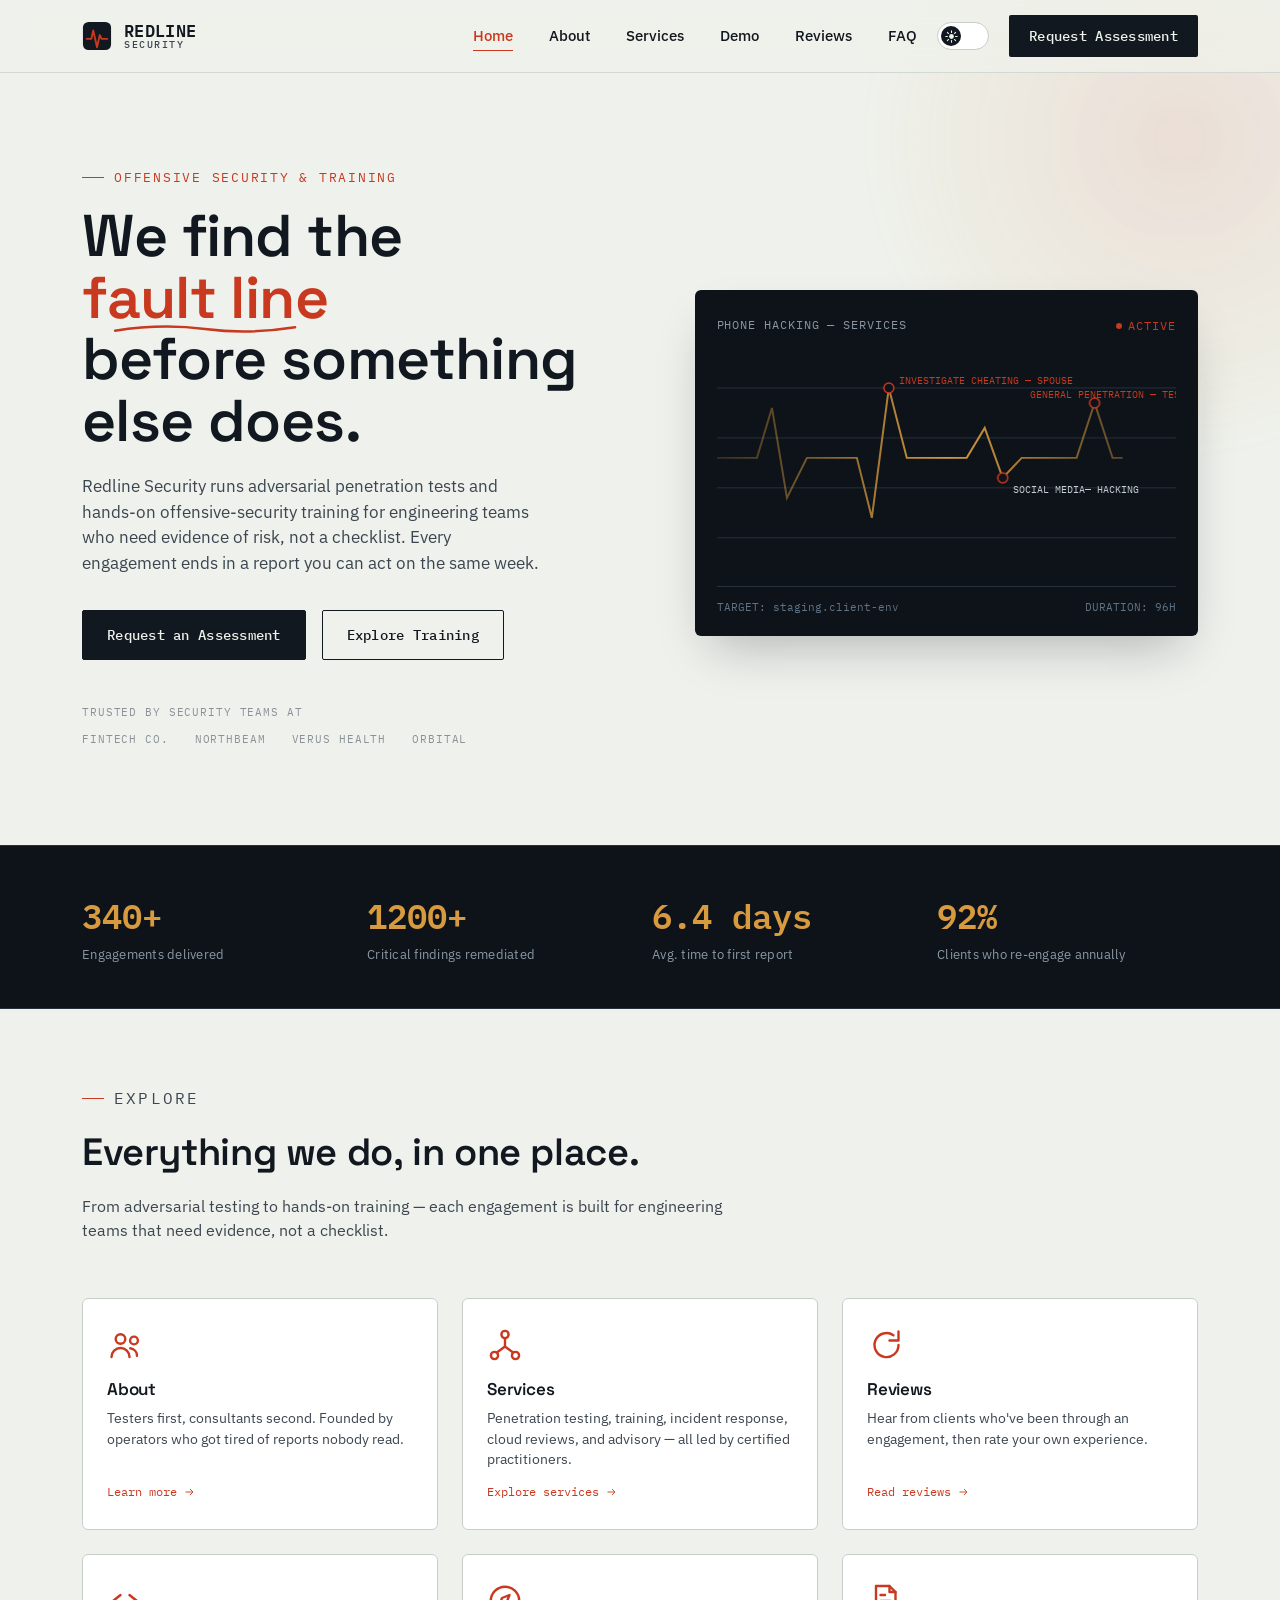
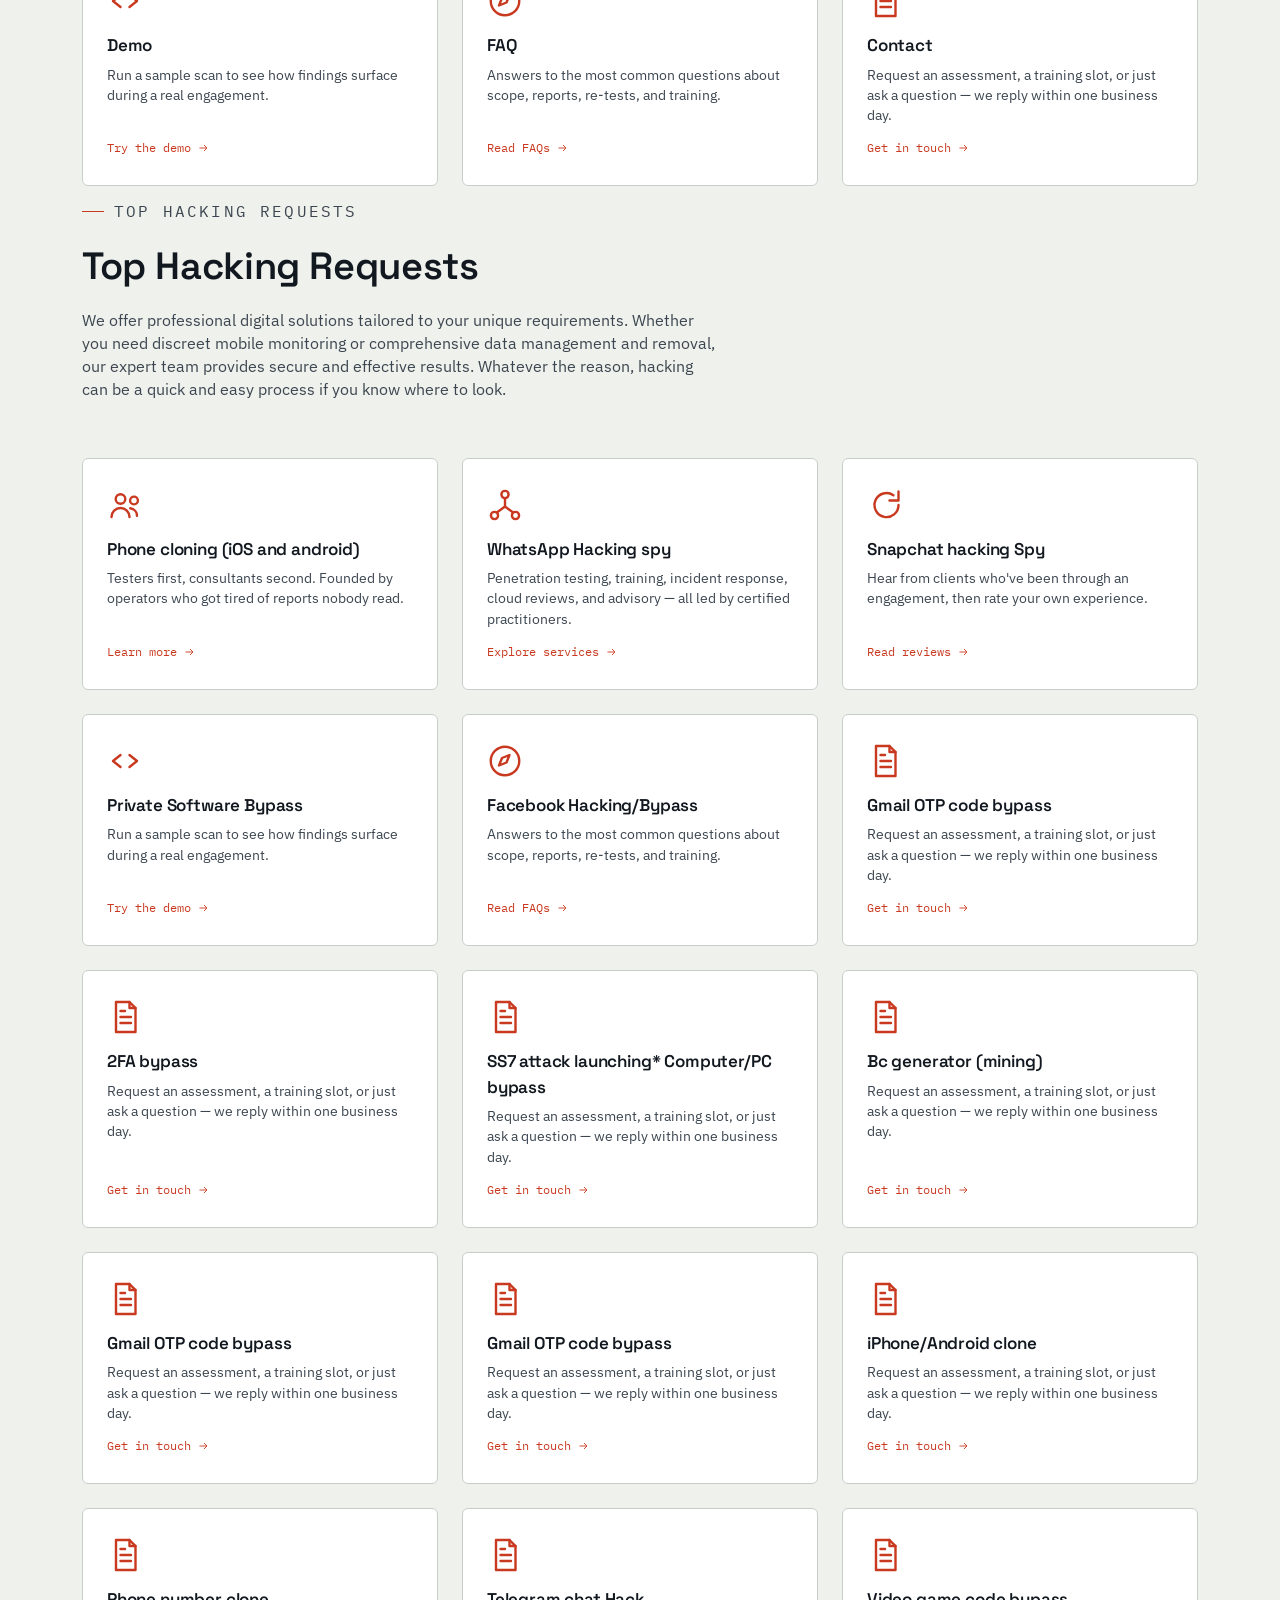
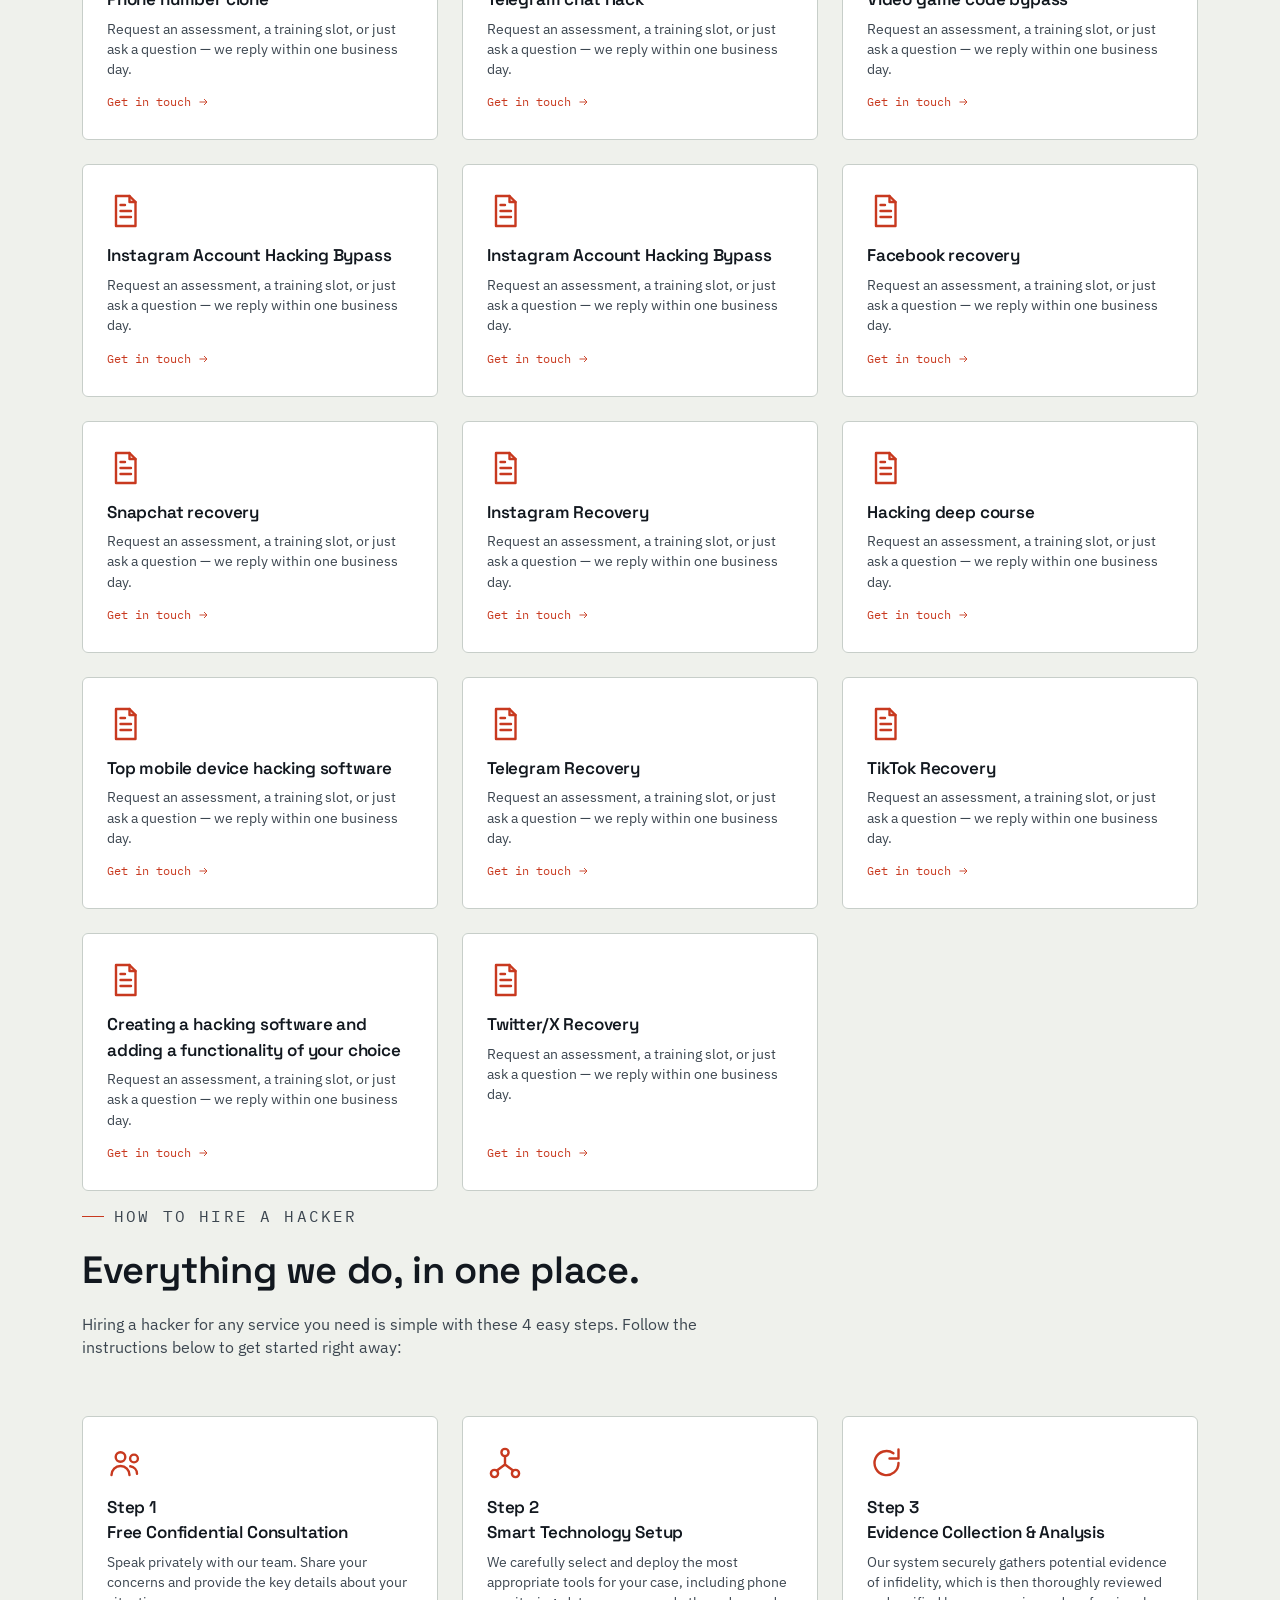
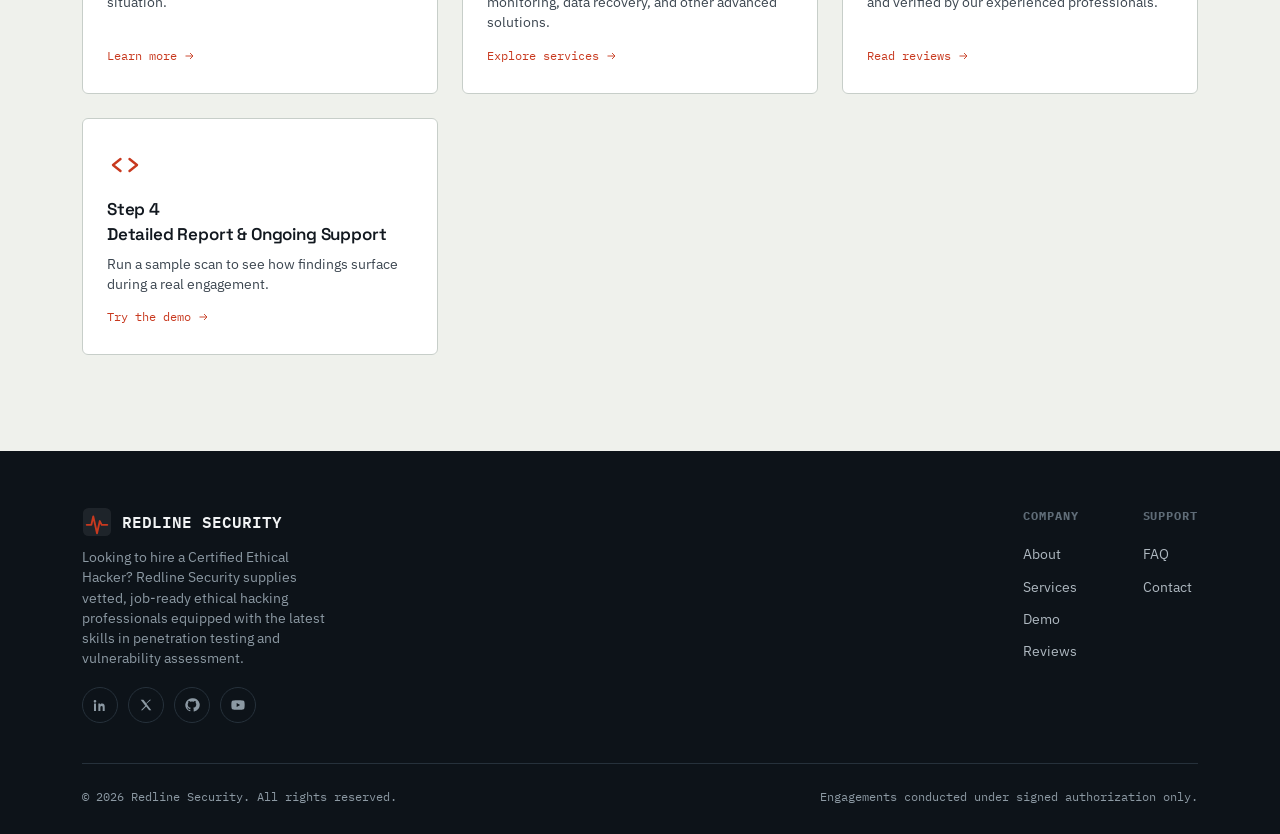
==== commit e9bfcf15: "Feat: Update features" ====
--- a/index.html
+++ b/index.html
@@ -208,7 +208,7 @@
 
                 <div class="fault-panel reveal" data-reveal-delay="120">
                     <div class="fault-panel-head">
-                        <span>FIELD REPORT — LIVE SCAN</span>
+                        <span>PHONE HACKING — SERVICES</span>
                         <span class="live"><i class="pulse-dot"></i>ACTIVE</span>
                     </div>
                     <div class="fault-svg-wrap">
@@ -227,11 +227,11 @@
                             <path class="fault-line-draw" d="M0,110 L40,110 L55,60 L70,150 L90,110 L140,110 L155,170 L172,40 L190,110 L250,110 L268,80 L286,130 L305,110 L360,110 L378,55 L396,110 L460,110"/>
                             <g>
                                 <circle class="marker" cx="172" cy="40" r="5" style="animation-delay:0.9s"/>
-                                <text class="tag tag-crit" x="182" y="36" style="animation-delay:1s">CRITICAL — AUTH BYPASS</text>
+                                <text class="tag tag-crit" x="182" y="36" style="animation-delay:1s">INVESTIGATE CHEATING — SPOUSE</text>
                                 <circle class="marker" cx="286" cy="130" r="5" style="animation-delay:1.6s"/>
-                                <text class="tag" x="296" y="145" style="animation-delay:1.7s">MEDIUM — MISCONFIG</text>
+                                <text class="tag" x="296" y="145" style="animation-delay:1.7s">SOCIAL MEDIA— HACKING</text>
                                 <circle class="marker" cx="378" cy="55" r="5" style="animation-delay:2.3s"/>
-                                <text class="tag tag-crit" x="313" y="50" style="animation-delay:2.4s">HIGH — EXPOSED API</text>
+                                <text class="tag tag-crit" x="313" y="50" style="animation-delay:2.4s">GENERAL PENETRATION — TESTING </text>
                             </g>
                         </svg>
                     </div>
@@ -318,19 +318,244 @@
                     </a>
                 </div>
             </div>
-        </section>
-
-        <!-- ===== QUICK TESTIMONIAL STRIP ===== -->
-        <section class="section" style="padding-top:16px; padding-bottom:64px;">
             <div class="wrap">
-                <div class="testimonial-strip reveal">
-                    <svg class="t-strip-quote" viewBox="0 0 24 24" aria-hidden="true"><path d="M7 8c-2.2 0-4 1.8-4 4v4h6v-6H6a2 2 0 0 1 2-2V8Zm10 0c-2.2 0-4 1.8-4 4v4h6v-6h-3a2 2 0 0 1 2-2V8Z"/></svg>
-                    <p>“The report was the first one our engineers actually read cover to cover — every finding had a reproduction path.”</p>
-                    <span>— VP Engineering, Fintech, Series C</span>
+                <div class="section-head reveal">
+                    <p class="eyebrow">Top Hacking Requests </p>
+                    <h2>Top Hacking Requests </h2>
+                    <p> We offer professional digital solutions tailored to your unique requirements.
+
+                        Whether you need discreet mobile monitoring or comprehensive data management and removal, our expert team provides secure and effective results.
+
+                        Whatever the reason, hacking can be a quick and easy process if you know where to look.</p>
+                </div>
+                <div class="preview-grid">
+                    <!-- About -->
+                    <a class="preview-card reveal" href="./contact/">
+                        <div class="icon-wrap"><svg><use href="#icon-users"/></svg></div>
+                        <h4>Phone cloning (iOS and android)</h4>
+                        <p>Testers first, consultants second. Founded by operators who got tired of reports nobody read.</p>
+                        <span class="link-arrow">Learn more <svg><use href="#icon-arrow-right"/></svg></span>
+                    </a>
+                    <!-- Services -->
+                    <a class="preview-card reveal" data-reveal-delay="80" href="./contact/">
+                        <div class="icon-wrap"><svg><use href="#icon-network"/></svg></div>
+                        <h4>WhatsApp Hacking spy</h4>
+                        <p>Penetration testing, training, incident response, cloud reviews, and advisory — all led by certified practitioners.</p>
+                        <span class="link-arrow">Explore services <svg><use href="#icon-arrow-right"/></svg></span>
+                    </a>
+                    <!-- Reviews -->
+                    <a class="preview-card reveal" data-reveal-delay="160" href="./contact/">
+                        <div class="icon-wrap"><svg><use href="#icon-chat"/></svg></div>
+                        <h4> Snapchat hacking Spy</h4>
+                        <p>Hear from clients who've been through an engagement, then rate your own experience.</p>
+                        <span class="link-arrow">Read reviews <svg><use href="#icon-arrow-right"/></svg></span>
+                    </a>
+                    <!-- Demo -->
+                    <a class="preview-card reveal" data-reveal-delay="40" href="./contact/">
+                        <div class="icon-wrap"><svg><use href="#icon-code"/></svg></div>
+                        <h4> Private Software Bypass</h4>
+                        <p>Run a sample scan to see how findings surface during a real engagement.</p>
+                        <span class="link-arrow">Try the demo <svg><use href="#icon-arrow-right"/></svg></span>
+                    </a>
+                    <!-- FAQ -->
+                    <a class="preview-card reveal" data-reveal-delay="120" href="./contact/">
+                        <div class="icon-wrap"><svg><use href="#icon-compass"/></svg></div>
+                        <h4>Facebook Hacking/Bypass</h4>
+                        <p>Answers to the most common questions about scope, reports, re-tests, and training.</p>
+                        <span class="link-arrow">Read FAQs <svg><use href="#icon-arrow-right"/></svg></span>
+                    </a>
+                    <!-- Contact -->
+                    <a class="preview-card reveal" data-reveal-delay="200" href="./contact/">
+                        <div class="icon-wrap"><svg><use href="#icon-doc"/></svg></div>
+                        <h4> Gmail OTP code bypass</h4>
+                        <p>Request an assessment, a training slot, or just ask a question — we reply within one business day.</p>
+                        <span class="link-arrow">Get in touch <svg><use href="#icon-arrow-right"/></svg></span>
+                    </a>
+                     <!-- Contact -->
+                    <a class="preview-card reveal" data-reveal-delay="200" href="./contact/">
+                        <div class="icon-wrap"><svg><use href="#icon-doc"/></svg></div>
+                        <h4> 2FA bypass</h4>
+                        <p>Request an assessment, a training slot, or just ask a question — we reply within one business day.</p>
+                        <span class="link-arrow">Get in touch <svg><use href="#icon-arrow-right"/></svg></span>
+                    </a>
+                     <!-- Contact -->
+                    <a class="preview-card reveal" data-reveal-delay="200" href="./contact/">
+                        <div class="icon-wrap"><svg><use href="#icon-doc"/></svg></div>
+                        <h4>  SS7 attack launching* Computer/PC bypass</h4>
+                        <p>Request an assessment, a training slot, or just ask a question — we reply within one business day.</p>
+                        <span class="link-arrow">Get in touch <svg><use href="#icon-arrow-right"/></svg></span>
+                    </a>
+                     <!-- Contact -->
+                    <a class="preview-card reveal" data-reveal-delay="200" href="./contact/">
+                        <div class="icon-wrap"><svg><use href="#icon-doc"/></svg></div>
+                        <h4> Bc generator (mining)</h4>
+                        <p>Request an assessment, a training slot, or just ask a question — we reply within one business day.</p>
+                        <span class="link-arrow">Get in touch <svg><use href="#icon-arrow-right"/></svg></span>
+                    </a>
+                     <!-- Contact -->
+                    <a class="preview-card reveal" data-reveal-delay="200" href="./contact/">
+                        <div class="icon-wrap"><svg><use href="#icon-doc"/></svg></div>
+                        <h4> Gmail OTP code bypass</h4>
+                        <p>Request an assessment, a training slot, or just ask a question — we reply within one business day.</p>
+                        <span class="link-arrow">Get in touch <svg><use href="#icon-arrow-right"/></svg></span>
+                    </a>
+                     <!-- Contact -->
+                    <a class="preview-card reveal" data-reveal-delay="200" href="./contact/">
+                        <div class="icon-wrap"><svg><use href="#icon-doc"/></svg></div>
+                        <h4> Gmail OTP code bypass</h4>
+                        <p>Request an assessment, a training slot, or just ask a question — we reply within one business day.</p>
+                        <span class="link-arrow">Get in touch <svg><use href="#icon-arrow-right"/></svg></span>
+                    </a>
+                     <!-- Contact -->
+                    <a class="preview-card reveal" data-reveal-delay="200" href="./contact/">
+                        <div class="icon-wrap"><svg><use href="#icon-doc"/></svg></div>
+                        <h4> iPhone/Android clone</h4>
+                        <p>Request an assessment, a training slot, or just ask a question — we reply within one business day.</p>
+                        <span class="link-arrow">Get in touch <svg><use href="#icon-arrow-right"/></svg></span>
+                    </a>
+                     <!-- Contact -->
+                    <a class="preview-card reveal" data-reveal-delay="200" href="./contact/">
+                        <div class="icon-wrap"><svg><use href="#icon-doc"/></svg></div>
+                        <h4> Phone number clone</h4>
+                        <p>Request an assessment, a training slot, or just ask a question — we reply within one business day.</p>
+                        <span class="link-arrow">Get in touch <svg><use href="#icon-arrow-right"/></svg></span>
+                    </a>
+                     <!-- Contact -->
+                    <a class="preview-card reveal" data-reveal-delay="200" href="./contact/">
+                        <div class="icon-wrap"><svg><use href="#icon-doc"/></svg></div>
+                        <h4> Telegram chat Hack</h4>
+                        <p>Request an assessment, a training slot, or just ask a question — we reply within one business day.</p>
+                        <span class="link-arrow">Get in touch <svg><use href="#icon-arrow-right"/></svg></span>
+                    </a>
+                     <!-- Contact -->
+                    <a class="preview-card reveal" data-reveal-delay="200" href="./contact/">
+                        <div class="icon-wrap"><svg><use href="#icon-doc"/></svg></div>
+                        <h4> Video game code bypass</h4>
+                        <p>Request an assessment, a training slot, or just ask a question — we reply within one business day.</p>
+                        <span class="link-arrow">Get in touch <svg><use href="#icon-arrow-right"/></svg></span>
+                    </a>
+                     <!-- Contact -->
+                    <a class="preview-card reveal" data-reveal-delay="200" href="./contact/">
+                        <div class="icon-wrap"><svg><use href="#icon-doc"/></svg></div>
+                        <h4> Instagram Account Hacking Bypass</h4>
+                        <p>Request an assessment, a training slot, or just ask a question — we reply within one business day.</p>
+                        <span class="link-arrow">Get in touch <svg><use href="#icon-arrow-right"/></svg></span>
+                    </a>
+                     <!-- Contact -->
+                    <a class="preview-card reveal" data-reveal-delay="200" href="./contact/">
+                        <div class="icon-wrap"><svg><use href="#icon-doc"/></svg></div>
+                        <h4> Instagram Account Hacking Bypass</h4>
+                        <p>Request an assessment, a training slot, or just ask a question — we reply within one business day.</p>
+                        <span class="link-arrow">Get in touch <svg><use href="#icon-arrow-right"/></svg></span>
+                    </a>
+                     <!-- Contact -->
+                    <a class="preview-card reveal" data-reveal-delay="200" href="./contact/">
+                        <div class="icon-wrap"><svg><use href="#icon-doc"/></svg></div>
+                        <h4> Facebook recovery</h4>
+                        <p>Request an assessment, a training slot, or just ask a question — we reply within one business day.</p>
+                        <span class="link-arrow">Get in touch <svg><use href="#icon-arrow-right"/></svg></span>
+                    </a>
+                     <!-- Contact -->
+                    <a class="preview-card reveal" data-reveal-delay="200" href="./contact/">
+                        <div class="icon-wrap"><svg><use href="#icon-doc"/></svg></div>
+                        <h4> Snapchat recovery</h4>
+                        <p>Request an assessment, a training slot, or just ask a question — we reply within one business day.</p>
+                        <span class="link-arrow">Get in touch <svg><use href="#icon-arrow-right"/></svg></span>
+                    </a>
+                     <!-- Contact -->
+                    <a class="preview-card reveal" data-reveal-delay="200" href="./contact/">
+                        <div class="icon-wrap"><svg><use href="#icon-doc"/></svg></div>
+                        <h4> Instagram Recovery</h4>
+                        <p>Request an assessment, a training slot, or just ask a question — we reply within one business day.</p>
+                        <span class="link-arrow">Get in touch <svg><use href="#icon-arrow-right"/></svg></span>
+                    </a>
+                     <!-- Contact -->
+                    <a class="preview-card reveal" data-reveal-delay="200" href="./contact/">
+                        <div class="icon-wrap"><svg><use href="#icon-doc"/></svg></div>
+                        <h4> Hacking deep course</h4>
+                        <p>Request an assessment, a training slot, or just ask a question — we reply within one business day.</p>
+                        <span class="link-arrow">Get in touch <svg><use href="#icon-arrow-right"/></svg></span>
+                    </a>
+                     <!-- Contact -->
+                    <a class="preview-card reveal" data-reveal-delay="200" href="./contact/">
+                        <div class="icon-wrap"><svg><use href="#icon-doc"/></svg></div>
+                        <h4> Top mobile device hacking software</h4>
+                        <p>Request an assessment, a training slot, or just ask a question — we reply within one business day.</p>
+                        <span class="link-arrow">Get in touch <svg><use href="#icon-arrow-right"/></svg></span>
+                    </a>
+                    <!-- Contact -->
+                    <a class="preview-card reveal" data-reveal-delay="200" href="./contact/">
+                        <div class="icon-wrap"><svg><use href="#icon-doc"/></svg></div>
+                        <h4> Telegram Recovery</h4>
+                        <p>Request an assessment, a training slot, or just ask a question — we reply within one business day.</p>
+                        <span class="link-arrow">Get in touch <svg><use href="#icon-arrow-right"/></svg></span>
+                    </a>
+                    <!-- Contact -->
+                    <a class="preview-card reveal" data-reveal-delay="200" href="./contact/">
+                        <div class="icon-wrap"><svg><use href="#icon-doc"/></svg></div>
+                        <h4> TikTok Recovery</h4>
+                        <p>Request an assessment, a training slot, or just ask a question — we reply within one business day.</p>
+                        <span class="link-arrow">Get in touch <svg><use href="#icon-arrow-right"/></svg></span>
+                    </a>
+                    <!-- Contact -->
+                    <a class="preview-card reveal" data-reveal-delay="200" href="./contact/">
+                        <div class="icon-wrap"><svg><use href="#icon-doc"/></svg></div>
+                        <h4> Creating a hacking software and adding a functionality of your choice</h4>
+                        <p>Request an assessment, a training slot, or just ask a question — we reply within one business day.</p>
+                        <span class="link-arrow">Get in touch <svg><use href="#icon-arrow-right"/></svg></span>
+                    </a>
+                    <!-- Contact -->
+                    <a class="preview-card reveal" data-reveal-delay="200" href="./contact/">
+                        <div class="icon-wrap"><svg><use href="#icon-doc"/></svg></div>
+                        <h4> Twitter/X Recovery</h4>
+                        <p>Request an assessment, a training slot, or just ask a question — we reply within one business day.</p>
+                        <span class="link-arrow">Get in touch <svg><use href="#icon-arrow-right"/></svg></span>
+                    </a>
+                </div>
+            </div>
+          
+
+         <!-- ===== SECTION PREVIEWS ===== -->
+      
+            <div class="wrap">
+                <div class="section-head reveal">
+                    <p class="eyebrow">How to hire a hacker </p>
+                    <h2>Everything we do, in one place.</h2>
+                    <p>Hiring a hacker for any service you need is simple with these 4 easy steps. Follow the instructions below to get started right away: </p>
+                </div>
+                <div class="preview-grid">
+                    <!-- About -->
+                    <a class="preview-card reveal" href="./about/">
+                        <div class="icon-wrap"><svg><use href="#icon-users"/></svg></div>
+                        <h4>Step 1 <br/>
+                         Free Confidential Consultation</h4>
+                        <p>Speak privately with our team. Share your concerns and provide the key details about your situation.</p>
+                        <span class="link-arrow">Learn more <svg><use href="#icon-arrow-right"/></svg></span>
+                    </a>
+                    <!-- Services -->
+                    <a class="preview-card reveal" data-reveal-delay="80" href="./contact/">
+                        <div class="icon-wrap"><svg><use href="#icon-network"/></svg></div>
+                        <h4>Step 2 </br>Smart Technology Setup</h4>
+                        <p>We carefully select and deploy the most appropriate tools for your case, including phone monitoring, data recovery, and other advanced solutions.</p>
+                        <span class="link-arrow">Explore services <svg><use href="#icon-arrow-right"/></svg></span>
+                    </a>
+                    <!-- Reviews -->
+                    <a class="preview-card reveal" data-reveal-delay="160" href="./contact/">
+                        <div class="icon-wrap"><svg><use href="#icon-chat"/></svg></div>
+                        <h4>Step 3 </br>Evidence Collection & Analysis</h4>
+                        <p>Our system securely gathers potential evidence of infidelity, which is then thoroughly reviewed and verified by our experienced professionals.</p>
+                        <span class="link-arrow">Read reviews <svg><use href="#icon-arrow-right"/></svg></span>
+                    </a>
+                    <!-- Demo -->
+                    <a class="preview-card reveal" data-reveal-delay="40" href="./demo/">
+                        <div class="icon-wrap"><svg><use href="#icon-code"/></svg></div>
+                        <h4>Step 4 <br/> Detailed Report & Ongoing Support</h4>
+                        <p>Run a sample scan to see how findings surface during a real engagement.</p>
+                        <span class="link-arrow">Try the demo <svg><use href="#icon-arrow-right"/></svg></span>
+                    </a>
                 </div>
             </div>
         </section>
-
     </main>
 
     <!-- ===== FOOTER ===== -->
@@ -345,7 +570,8 @@
                         </svg>
                         REDLINE SECURITY
                     </div>
-                    <p>Penetration testing and offensive security training for teams that need proof, not promises.</p>
+                    <p>Looking to hire a Certified Ethical Hacker?
+                    Redline Security supplies vetted, job-ready ethical hacking professionals equipped with the latest skills in penetration testing and vulnerability assessment. </p>
                     <div class="social-row">
                         <a class="social-icon" href="#" aria-label="LinkedIn"><svg viewBox="0 0 24 24"><path d="M4.5 4.5a2 2 0 1 0 0 4 2 2 0 0 0 0-4ZM3 9.8h3V21H3ZM9.5 9.8H12v1.5h.05c.4-.75 1.5-1.6 3.1-1.6 3.3 0 3.9 2.1 3.9 4.9V21h-3v-4.9c0-1.2 0-2.7-1.6-2.7-1.6 0-1.9 1.3-1.9 2.6V21h-3Z"/></svg></a>
                         <a class="social-icon" href="#" aria-label="X"><svg viewBox="0 0 24 24"><path d="M4 4l7 9.2L4.4 20H6.6l5.6-5.9L16.7 20H20l-7.4-9.7L19.7 4h-2.2l-5.2 5.5L8 4Z"/></svg></a>
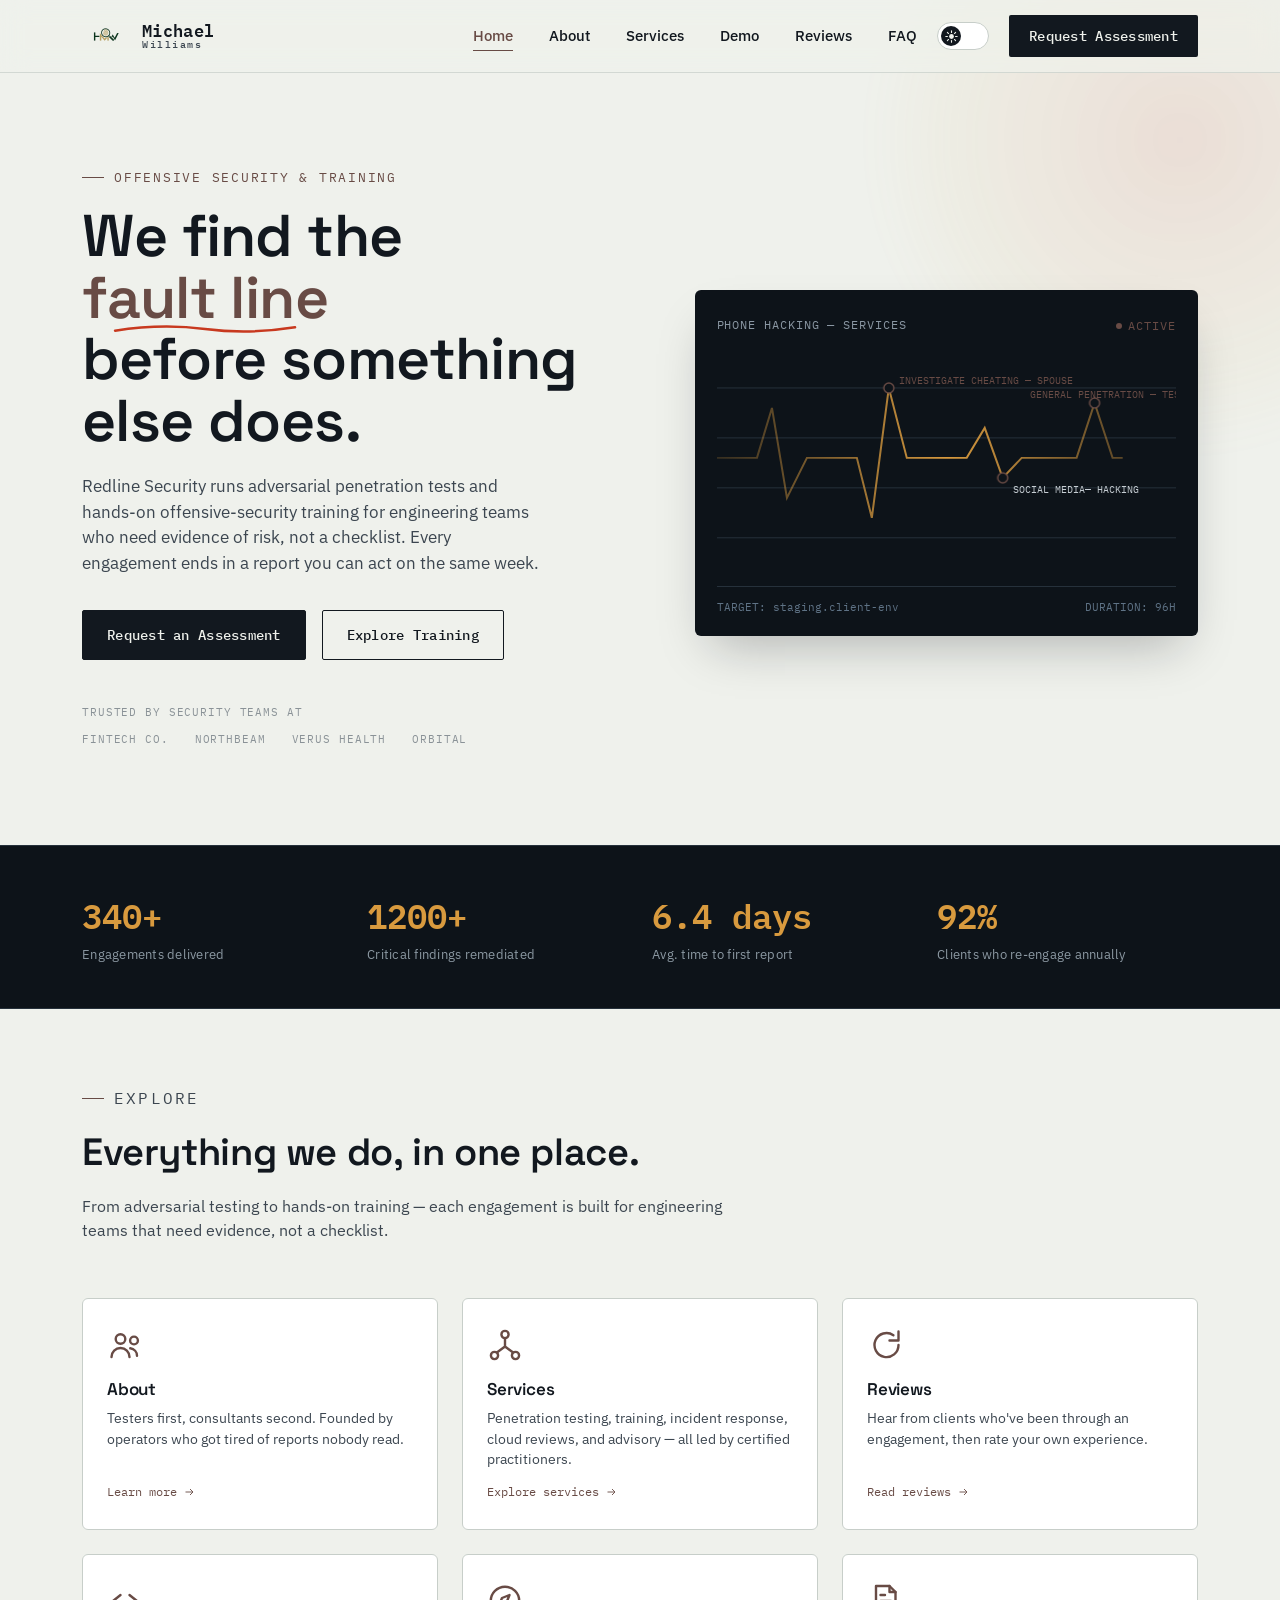
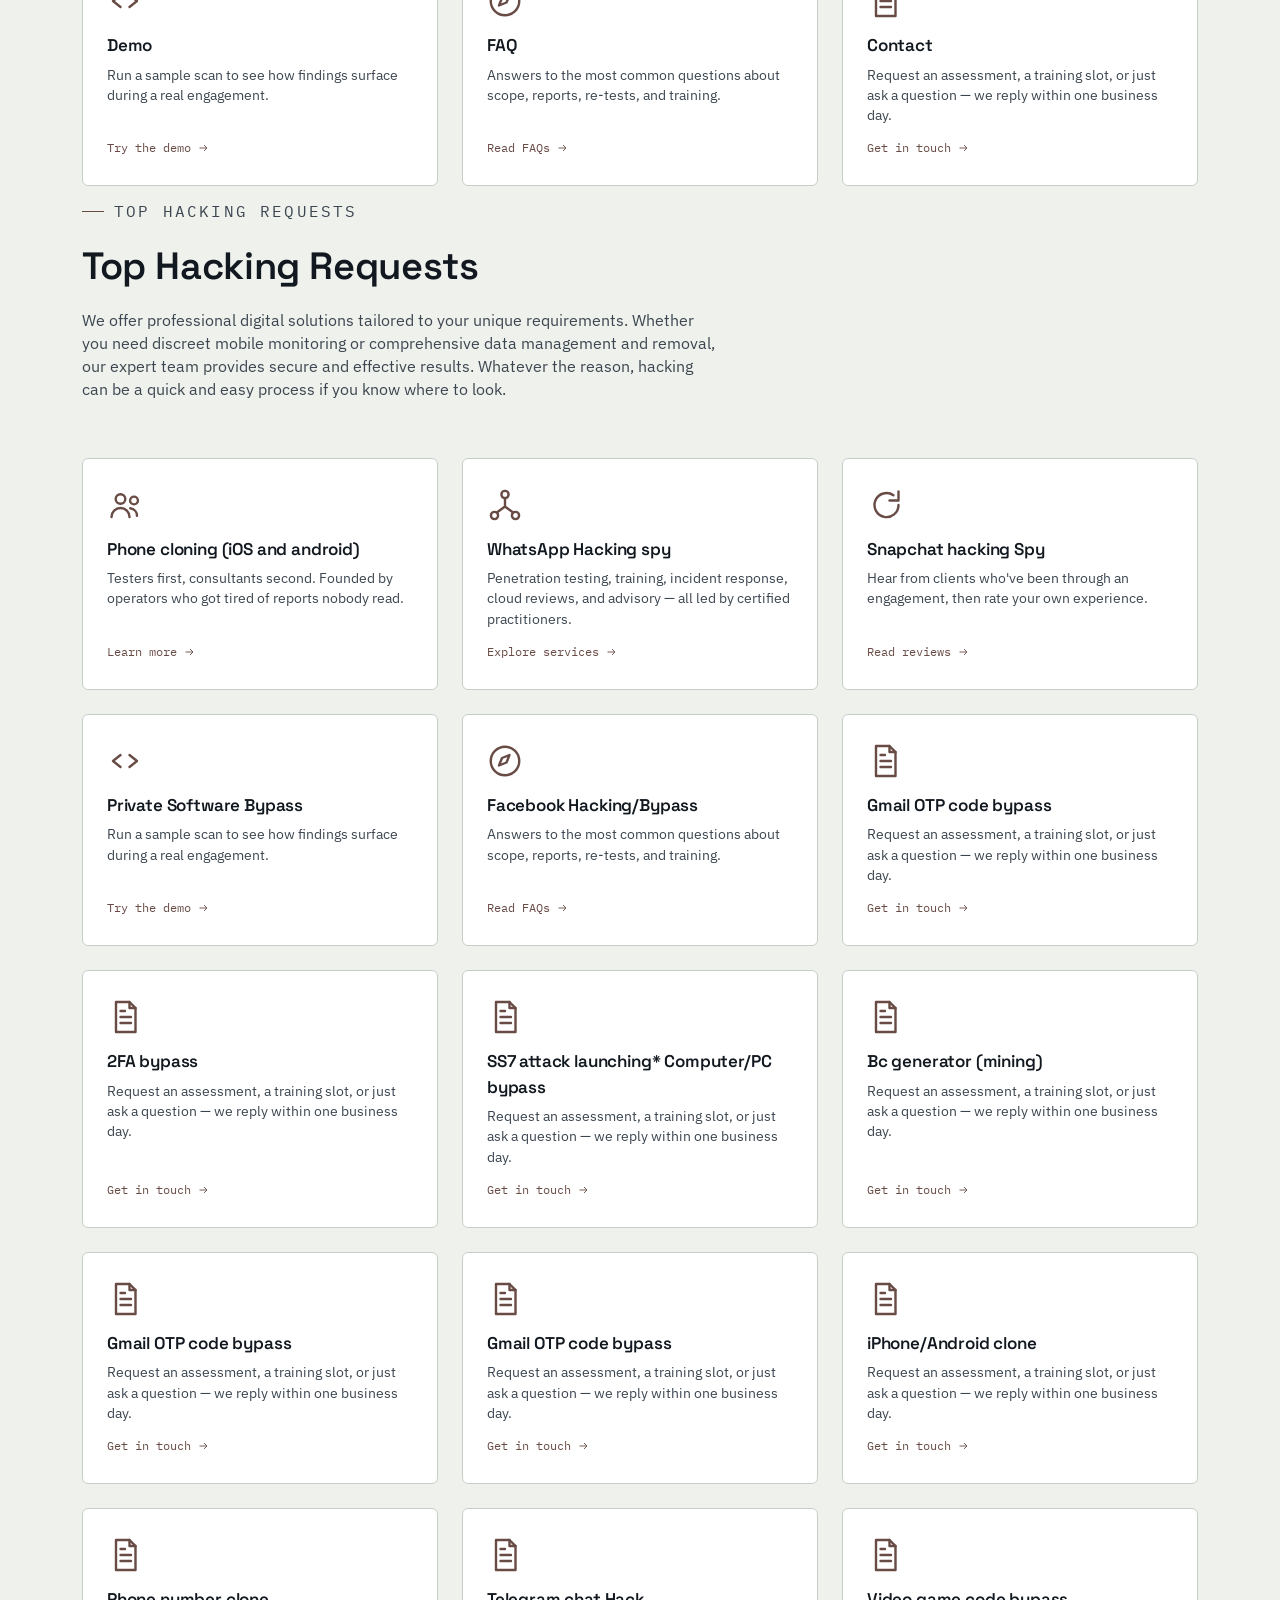
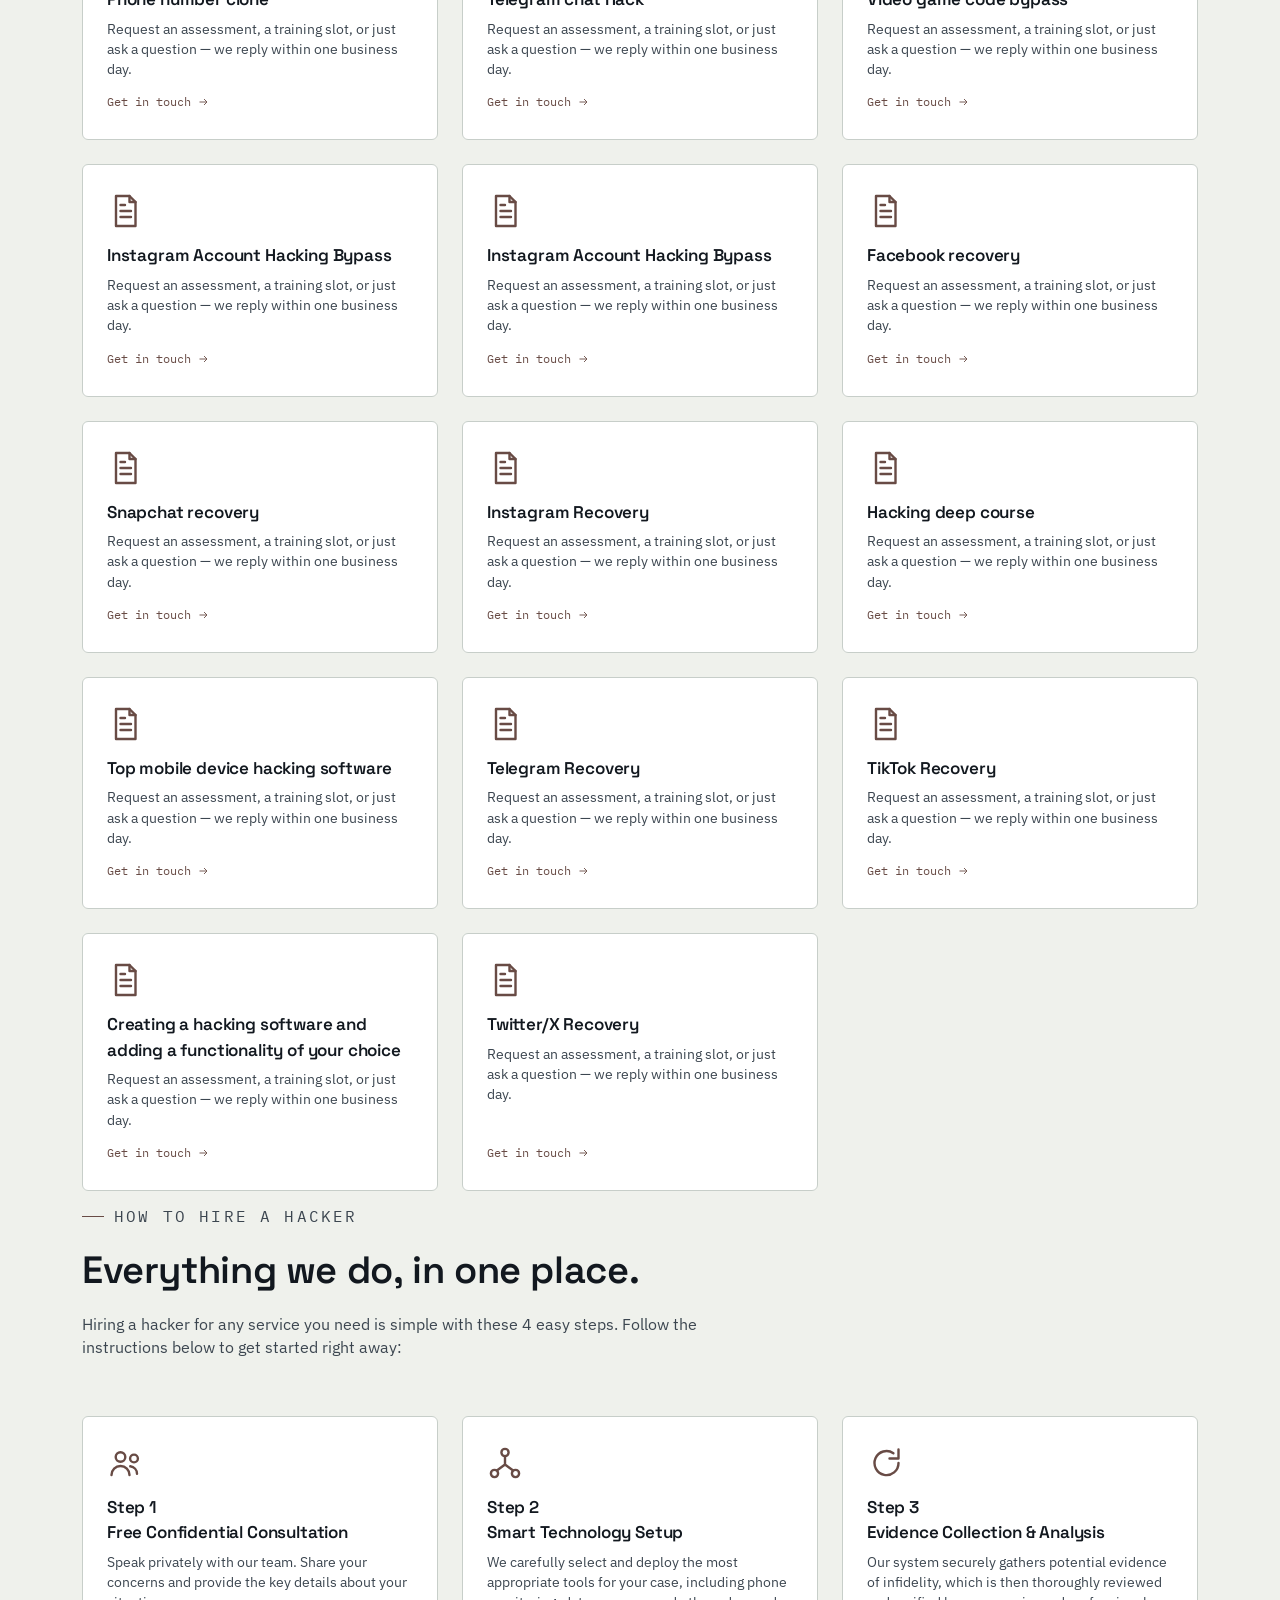
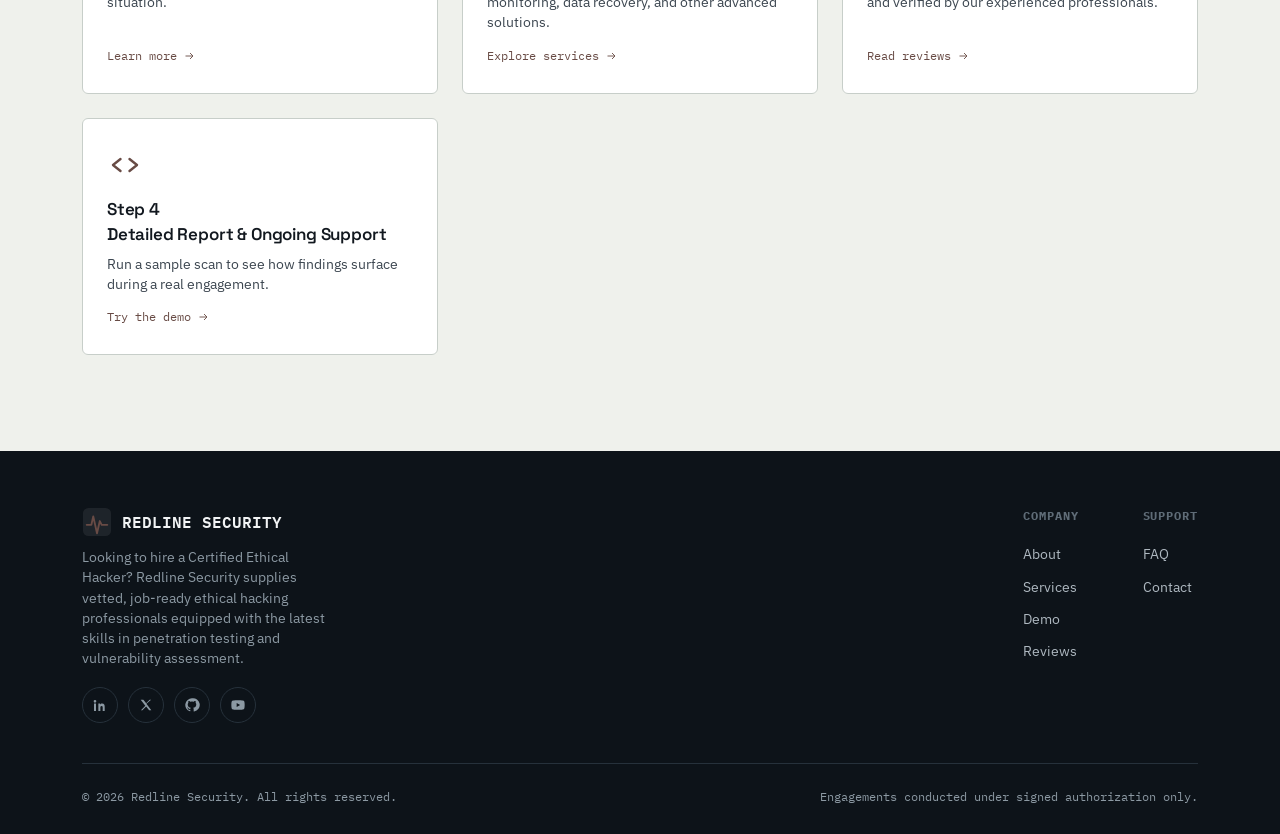
==== commit 7e6ae160: "Feat: Added features" ====
--- a/index.html
+++ b/index.html
@@ -3,9 +3,9 @@
 <head>
     <meta charset="UTF-8" />
     <meta name="viewport" content="width=device-width, initial-scale=1.0" />
-    <title>Redline Security — Home</title>
+    <title>Michael Williams — Home</title>
     <meta name="description" content="Redline Security delivers CREST-aligned penetration testing and hands-on offensive security training." />
-    <link rel="icon" href="data:image/svg+xml,%3Csvg xmlns='http://www.w3.org/2000/svg' viewBox='0 0 32 32'%3E%3Crect width='32' height='32' rx='4' fill='%2312181F'/%3E%3Cpath d='M4 18h6l2-9 4 18 3-13 2 4h7' stroke='%23C8391F' stroke-width='2' fill='none'/%3E%3C/svg%3E" />
+    <link rel="icon" href="../assets/logo.png" type="image/png" />
     <link rel="preconnect" href="https://fonts.googleapis.com" />
     <link rel="preconnect" href="https://fonts.gstatic.com" crossorigin />
     <link href="https://fonts.googleapis.com/css2?family=Space+Grotesk:wght@400;500;600;700&family=IBM+Plex+Sans:wght@400;500;600&family=IBM+Plex+Mono:wght@400;500;600&display=swap" rel="stylesheet" />
@@ -153,11 +153,8 @@
     <header id="siteHeader">
         <div class="wrap nav">
             <a class="logo" href="./">
-                <svg class="logo-mark" viewBox="0 0 32 32" aria-hidden="true">
-                    <rect x="1" y="1" width="30" height="30" rx="6" />
-                    <path class="logo-mark-line" d="M5 19h5l2-9 4 18 3-13 2 4h6" />
-                </svg>
-                <span class="logo-text">REDLINE<span class="logo-sub">SECURITY</span></span>
+            <img src="assets/logo.png" alt="Redline Security logo" class="logo-img" style="height:32px; width:auto; flex-shrink:0;" />
+            <span class="logo-text">Michael<span class="logo-sub">Williams</span></span>
             </a>
             <nav class="nav-links" id="navLinks">
                 <a href="./" data-nav class="active">Home</a>
--- a/styles.css
+++ b/styles.css
@@ -11,7 +11,7 @@
   --paper-raised:#FFFFFF;
   --deep:#0D1319;
   --deep-line:#26313B;
-  --redline:#C8391F;
+  --redline:#684b45;
   --redline-soft:#E8DAD5;
   --amber:#D89A3E;
   --grid:#C7CEC9;
@@ -414,7 +414,7 @@
   animation:pulse 1.6s ease-in-out infinite;
 }
 @keyframes pulse{
-  0%, 100%{ box-shadow:0 0 0 0 rgba(200,57,31,0.5); }
+  0%, 100%{ box-shadow:0 0 0 0 rgba(137, 122, 119, 0.5); }
   50%{ box-shadow:0 0 0 5px rgba(200,57,31,0); }
 }
 .fault-svg-wrap{position:relative;}
@@ -763,7 +763,7 @@
   display:flex; align-items:center; gap:10px;
   transition:background 0.2s ease, transform 0.2s var(--ease), box-shadow 0.2s ease;
 }
-.submit-btn:hover{background:#A62E17; transform:translateY(-2px); box-shadow:var(--shadow-md);}
+.submit-btn:hover{background:#4d3b37; transform:translateY(-2px); box-shadow:var(--shadow-md);}
 .submit-btn:disabled{opacity:0.75; cursor:default; transform:none;}
 .btn-spinner{
   width:14px; height:14px;
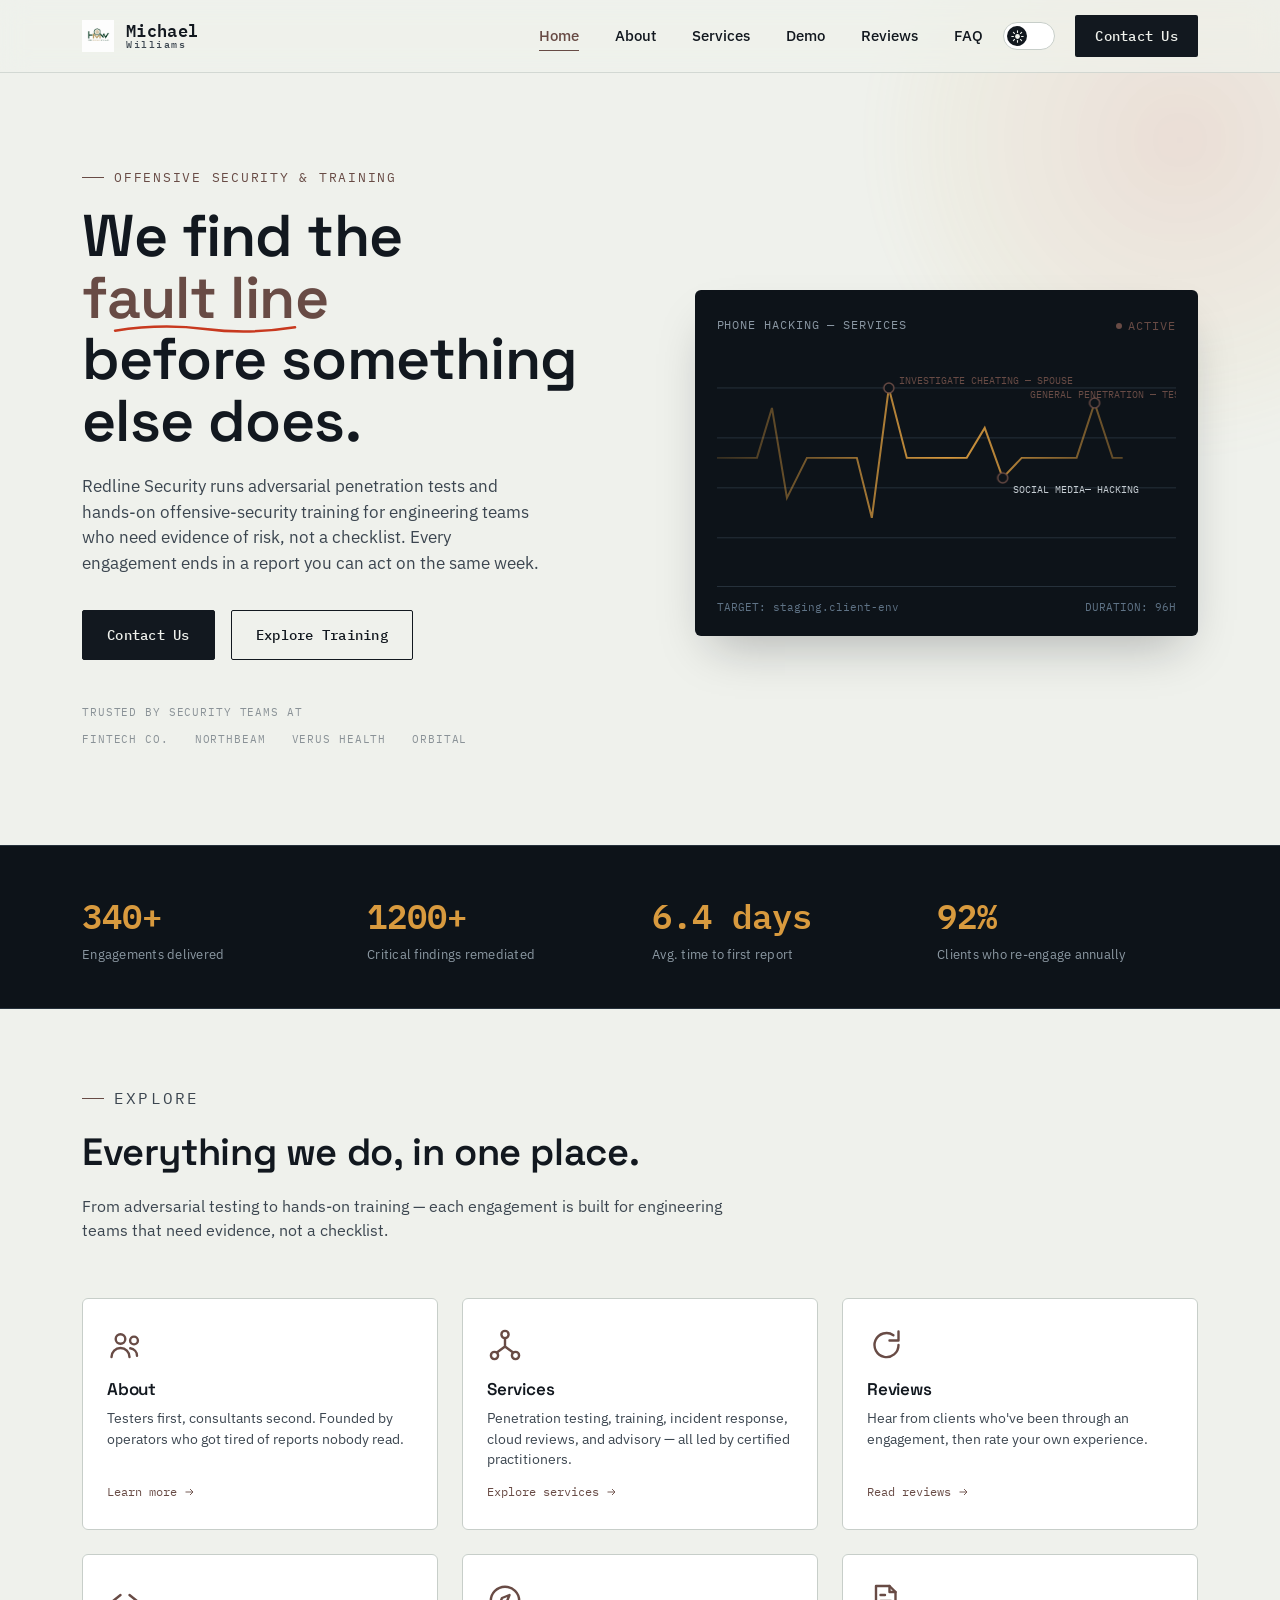
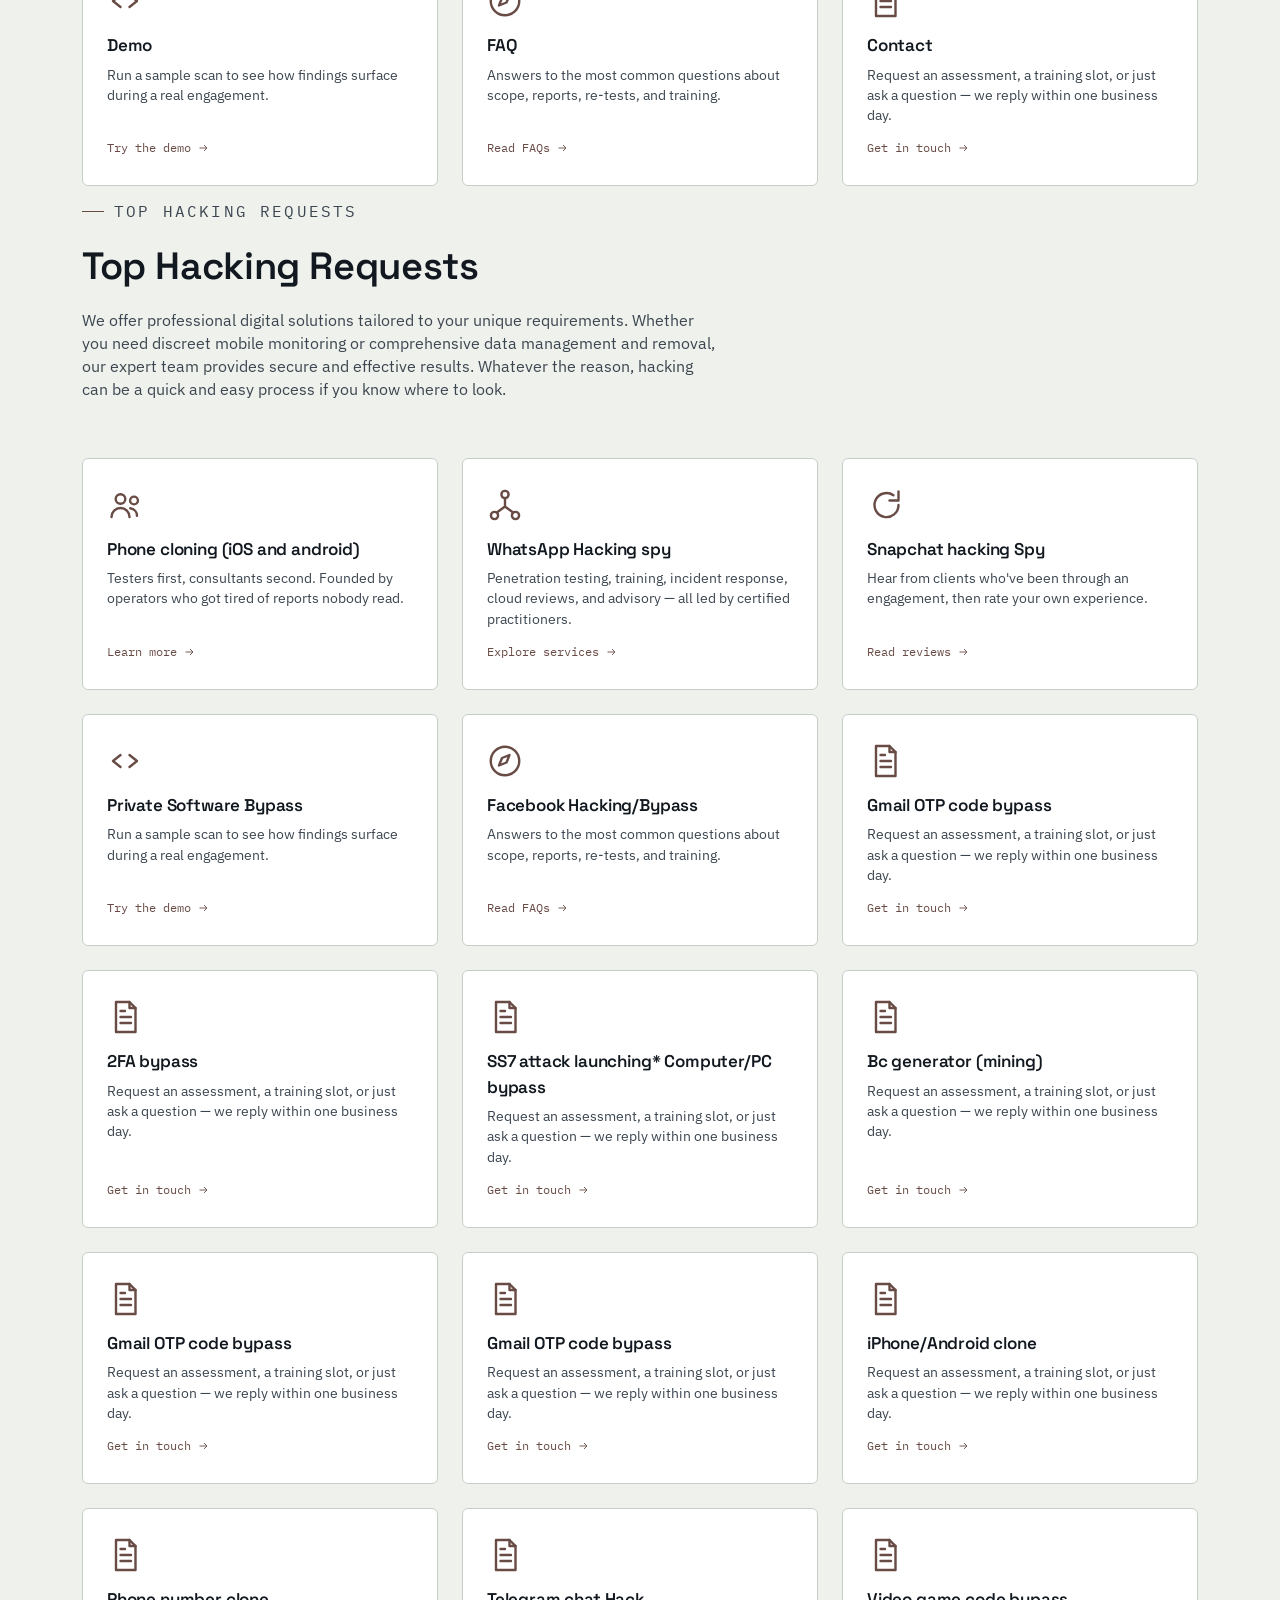
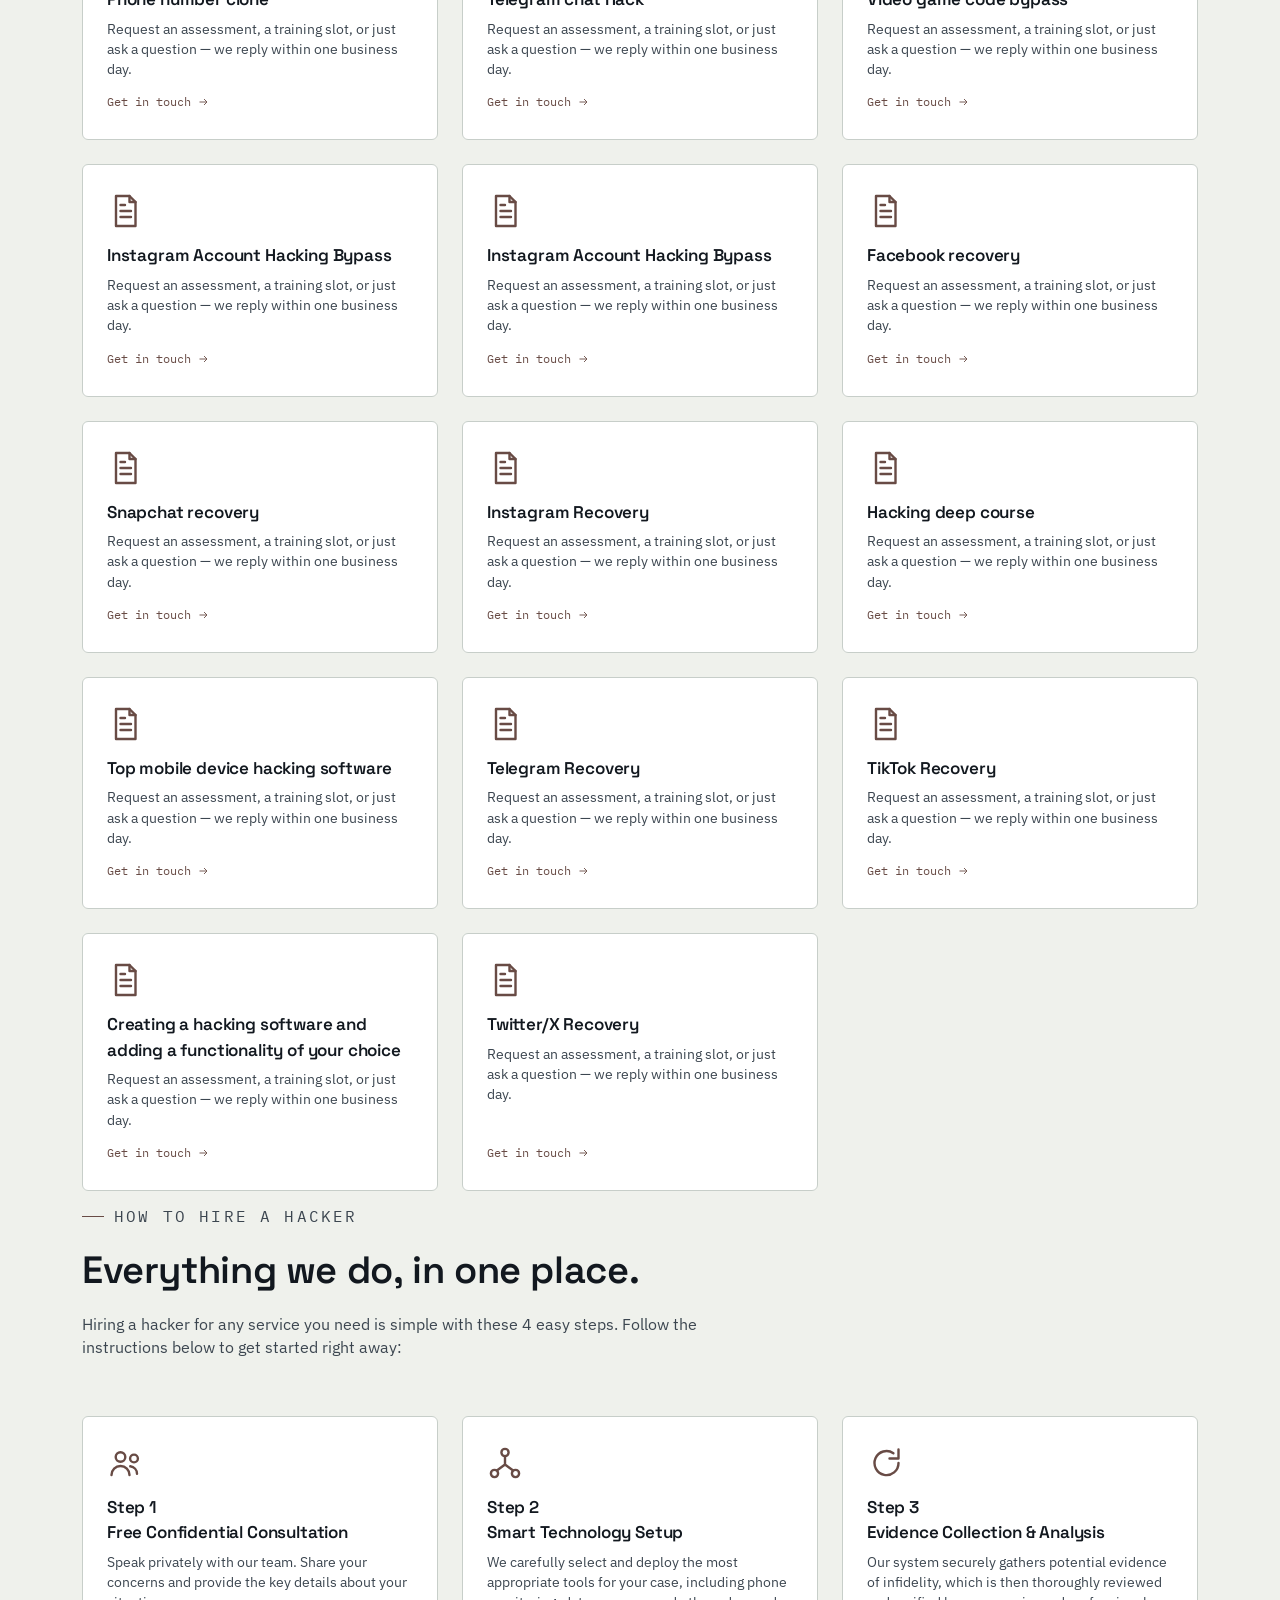
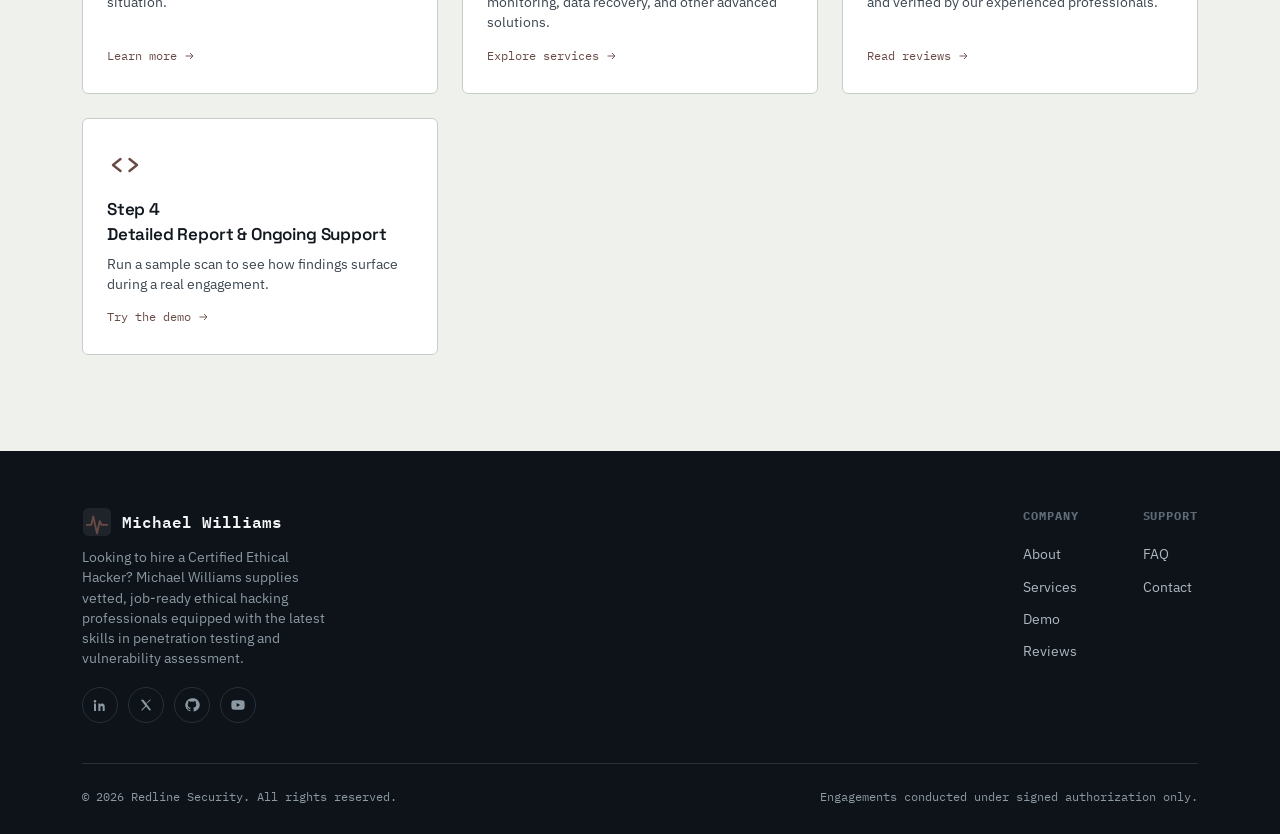
==== commit 5ba9cfc4: "Feat: Added services features" ====
--- a/index.html
+++ b/index.html
@@ -172,7 +172,7 @@
                     </span>
                 </span>
             </button>
-            <a class="nav-cta" href="./contact/"><span>Request Assessment</span></a>
+            <a class="nav-cta" href="./contact/"><span>Contact Us</span></a>
             <button class="burger" id="burger" aria-label="Open menu" aria-expanded="false">
                 <span></span><span></span><span></span>
             </button>
@@ -192,7 +192,7 @@
                     <h1>We find the <span class="highlight">fault line<svg class="underline-swipe" viewBox="0 0 220 12" aria-hidden="true"><path d="M2 8 C 40 2, 80 2, 110 6 C 140 10, 180 10, 218 4" stroke="#C8391F" stroke-width="3" fill="none" stroke-linecap="round"/></svg></span><br>before something else does.</h1>
                     <p class="lede">Redline Security runs adversarial penetration tests and hands-on offensive-security training for engineering teams who need evidence of risk, not a checklist. Every engagement ends in a report you can act on the same week.</p>
                     <div class="hero-ctas">
-                        <a class="btn btn-solid" href="./contact/"><span>Request an Assessment</span></a>
+                        <a class="btn btn-solid" href="./contact/"><span>Contact Us</span></a>
                         <a class="btn btn-line" href="./services/"><span>Explore Training</span></a>
                     </div>
                     <div class="hero-trust">
@@ -565,10 +565,10 @@
                             <rect x="1" y="1" width="30" height="30" rx="6" />
                             <path class="logo-mark-line" d="M5 19h5l2-9 4 18 3-13 2 4h6" />
                         </svg>
-                        REDLINE SECURITY
+                       Michael Williams
                     </div>
                     <p>Looking to hire a Certified Ethical Hacker?
-                    Redline Security supplies vetted, job-ready ethical hacking professionals equipped with the latest skills in penetration testing and vulnerability assessment. </p>
+                    Michael Williams supplies vetted, job-ready ethical hacking professionals equipped with the latest skills in penetration testing and vulnerability assessment. </p>
                     <div class="social-row">
                         <a class="social-icon" href="#" aria-label="LinkedIn"><svg viewBox="0 0 24 24"><path d="M4.5 4.5a2 2 0 1 0 0 4 2 2 0 0 0 0-4ZM3 9.8h3V21H3ZM9.5 9.8H12v1.5h.05c.4-.75 1.5-1.6 3.1-1.6 3.3 0 3.9 2.1 3.9 4.9V21h-3v-4.9c0-1.2 0-2.7-1.6-2.7-1.6 0-1.9 1.3-1.9 2.6V21h-3Z"/></svg></a>
                         <a class="social-icon" href="#" aria-label="X"><svg viewBox="0 0 24 24"><path d="M4 4l7 9.2L4.4 20H6.6l5.6-5.9L16.7 20H20l-7.4-9.7L19.7 4h-2.2l-5.2 5.5L8 4Z"/></svg></a>
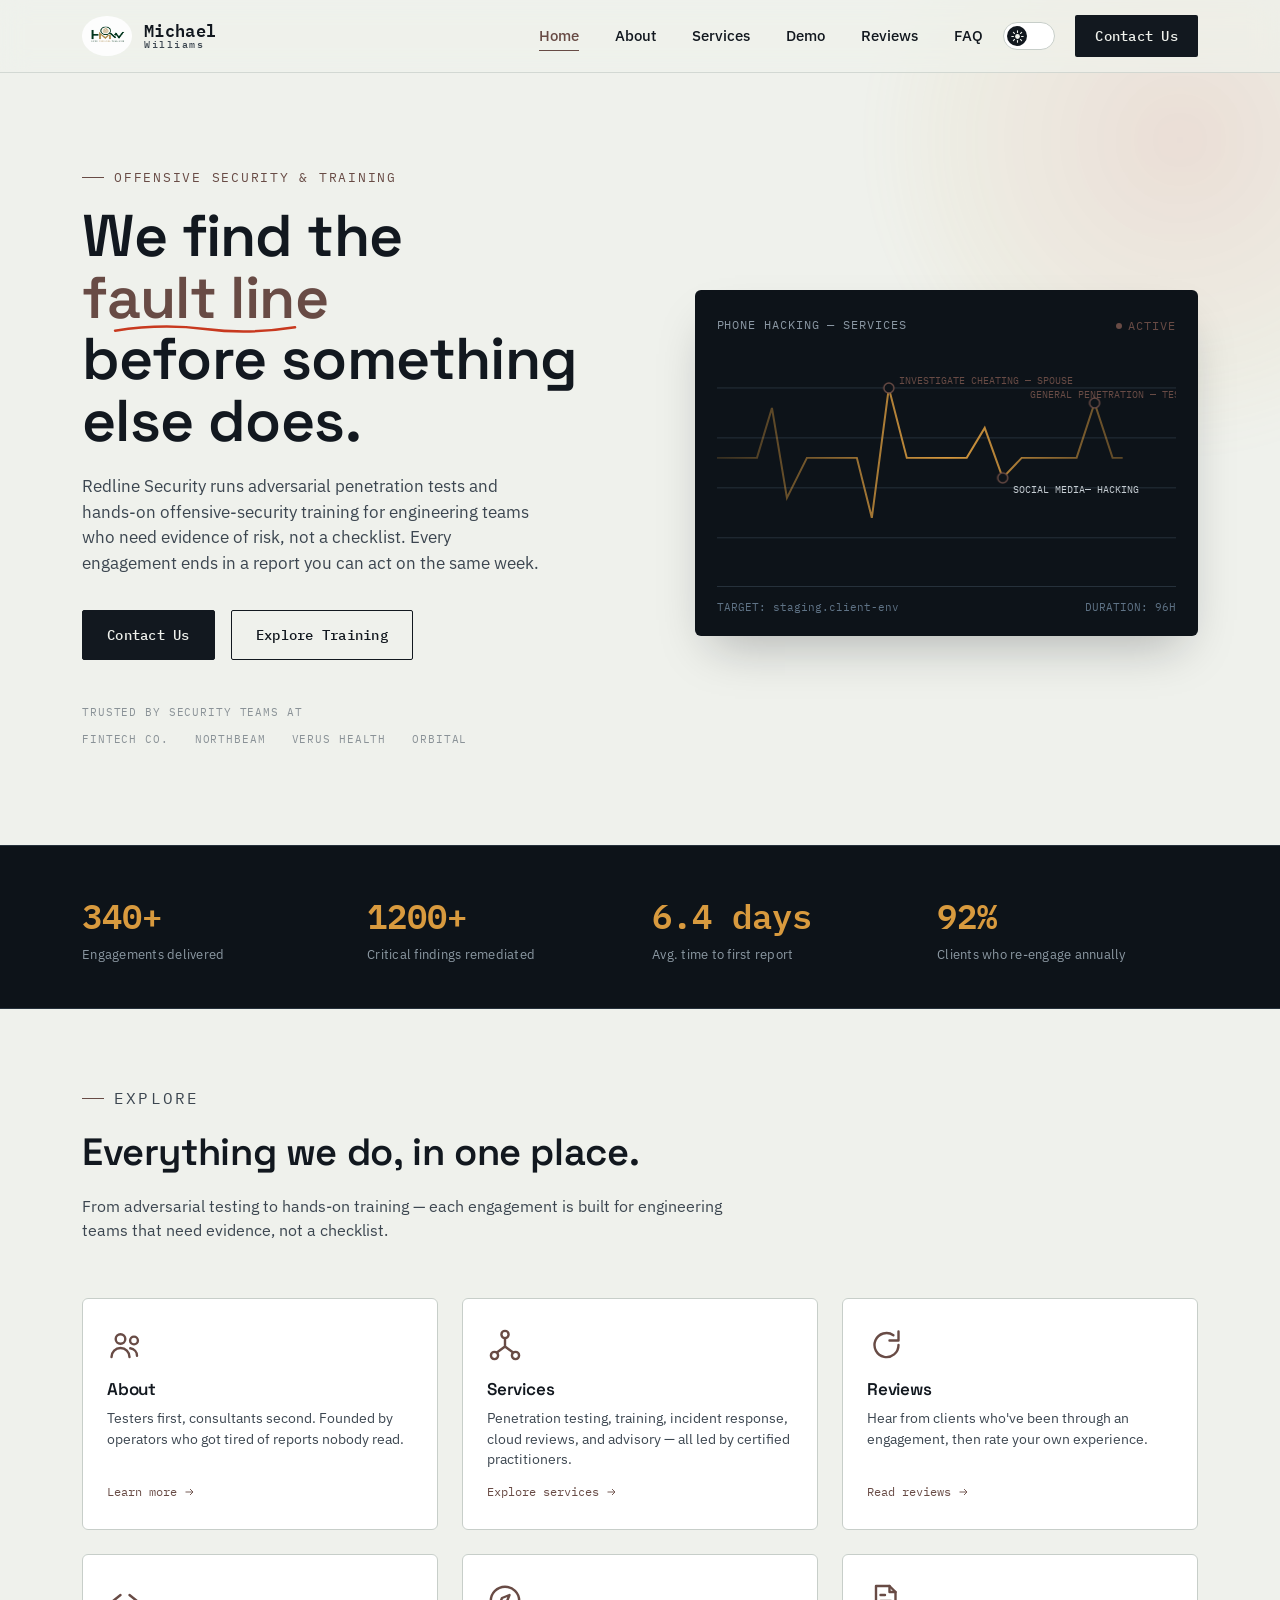
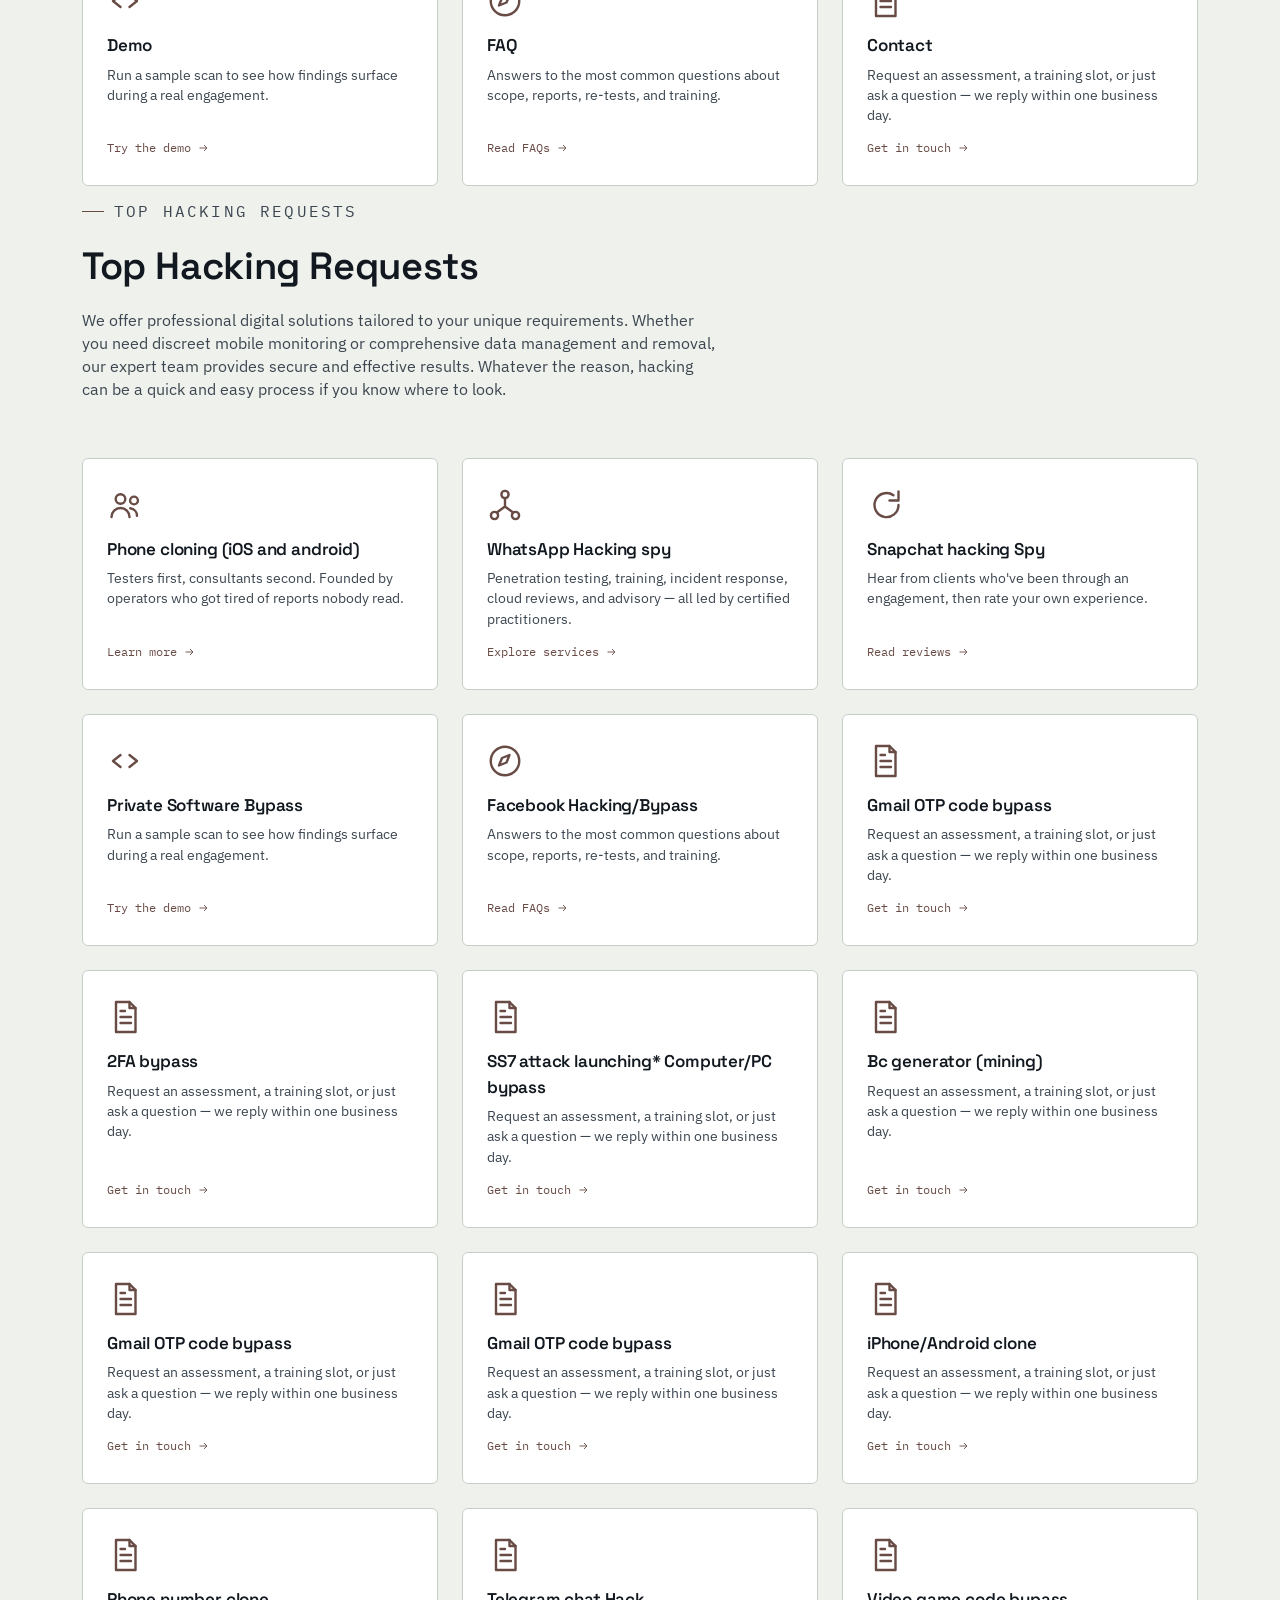
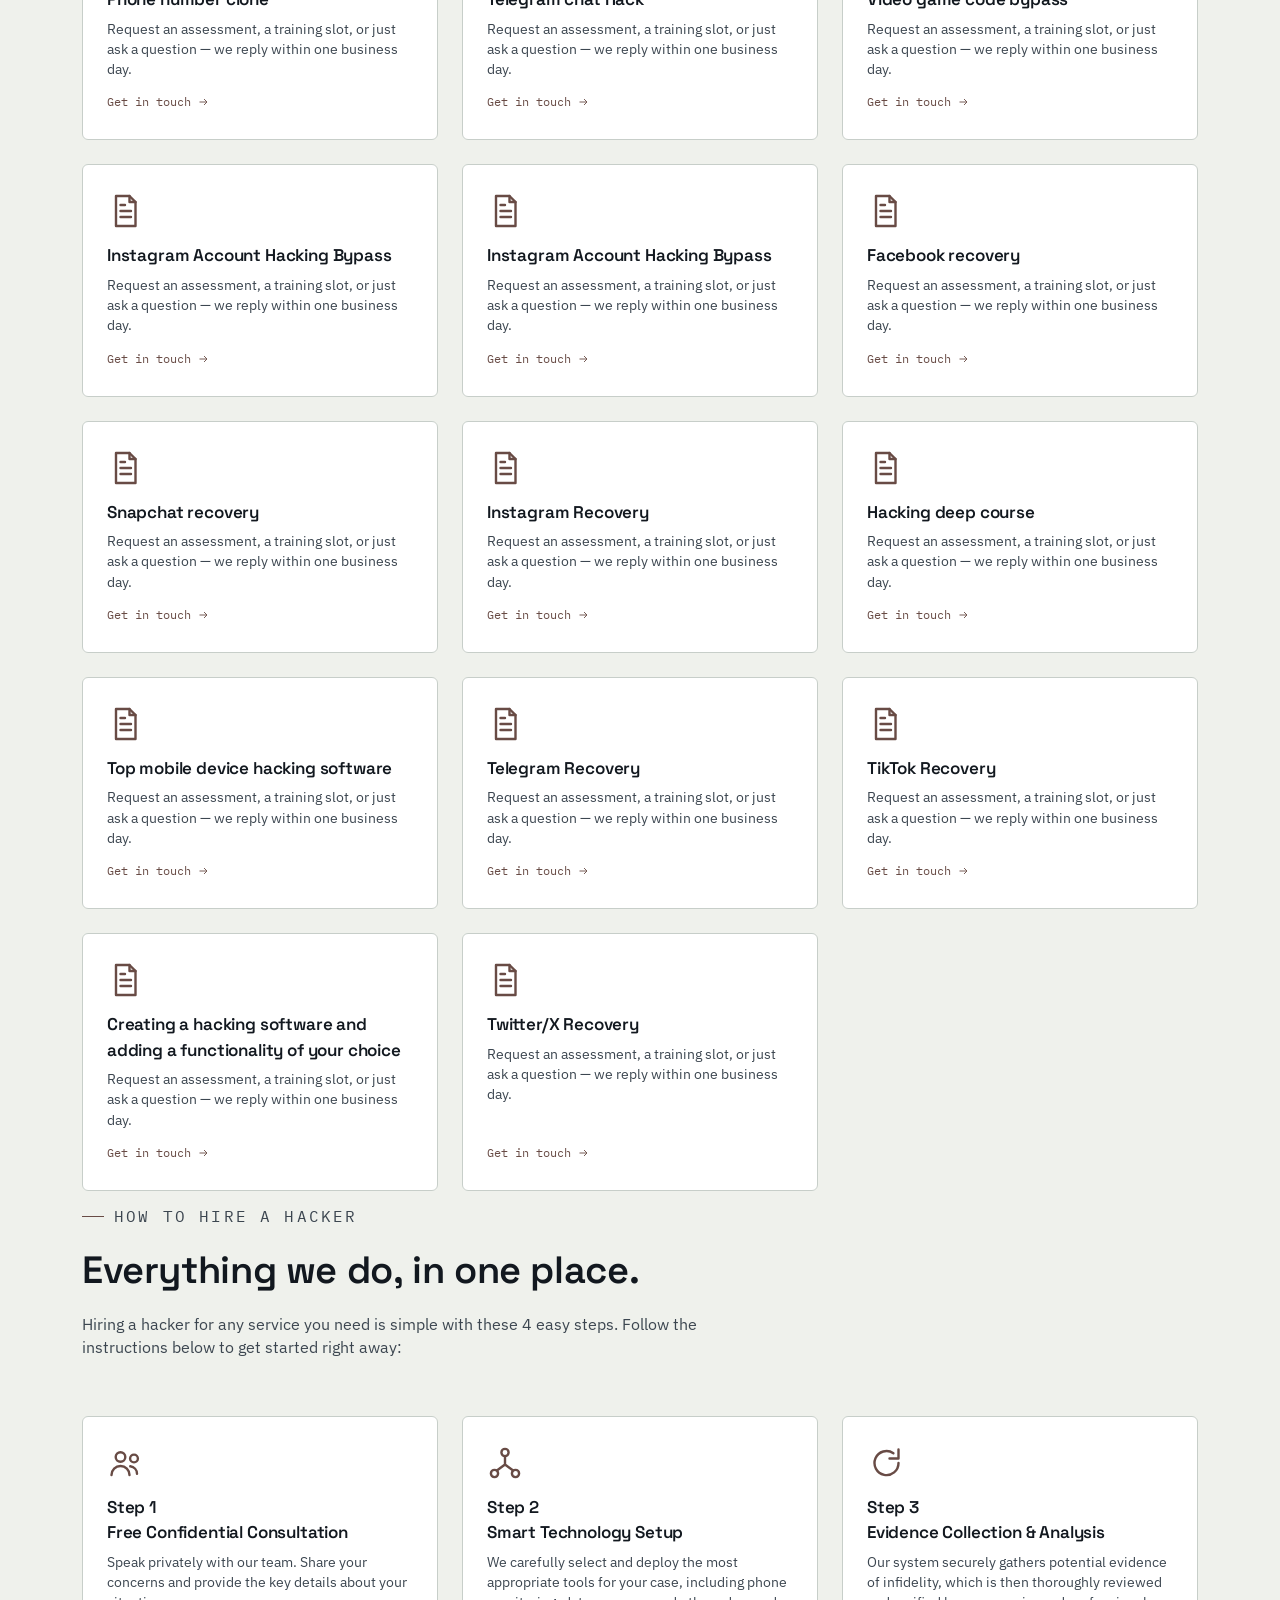
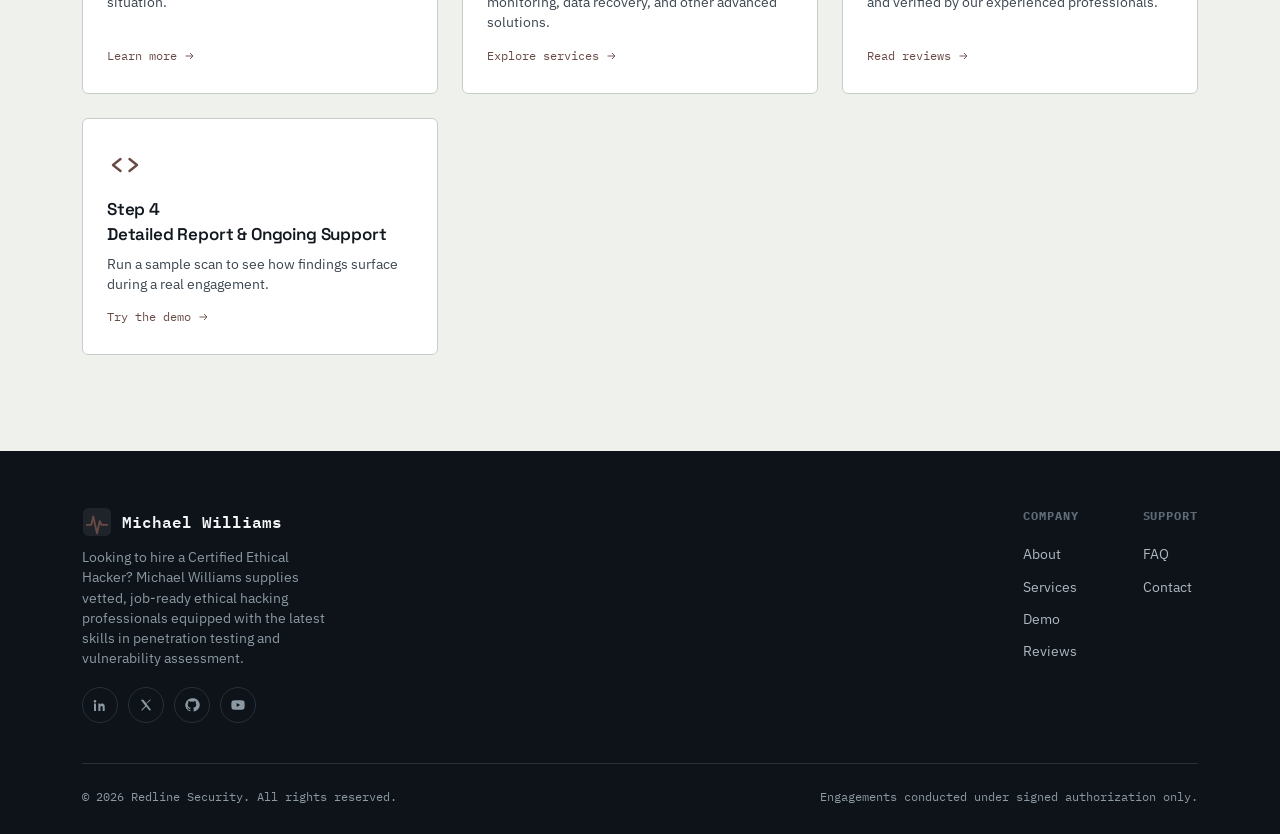
==== commit d361d026: "Feat: Added all services features" ====
--- a/index.html
+++ b/index.html
@@ -153,7 +153,7 @@
     <header id="siteHeader">
         <div class="wrap nav">
             <a class="logo" href="./">
-            <img src="assets/logo.png" alt="Redline Security logo" class="logo-img" style="height:32px; width:auto; flex-shrink:0;" />
+            <img src="assets/logo.png" alt="Redline Security logo" class="logo-img" style="height:40px; width: 50px; border-radius: 100%; flex-shrink:0;" />
             <span class="logo-text">Michael<span class="logo-sub">Williams</span></span>
             </a>
             <nav class="nav-links" id="navLinks">
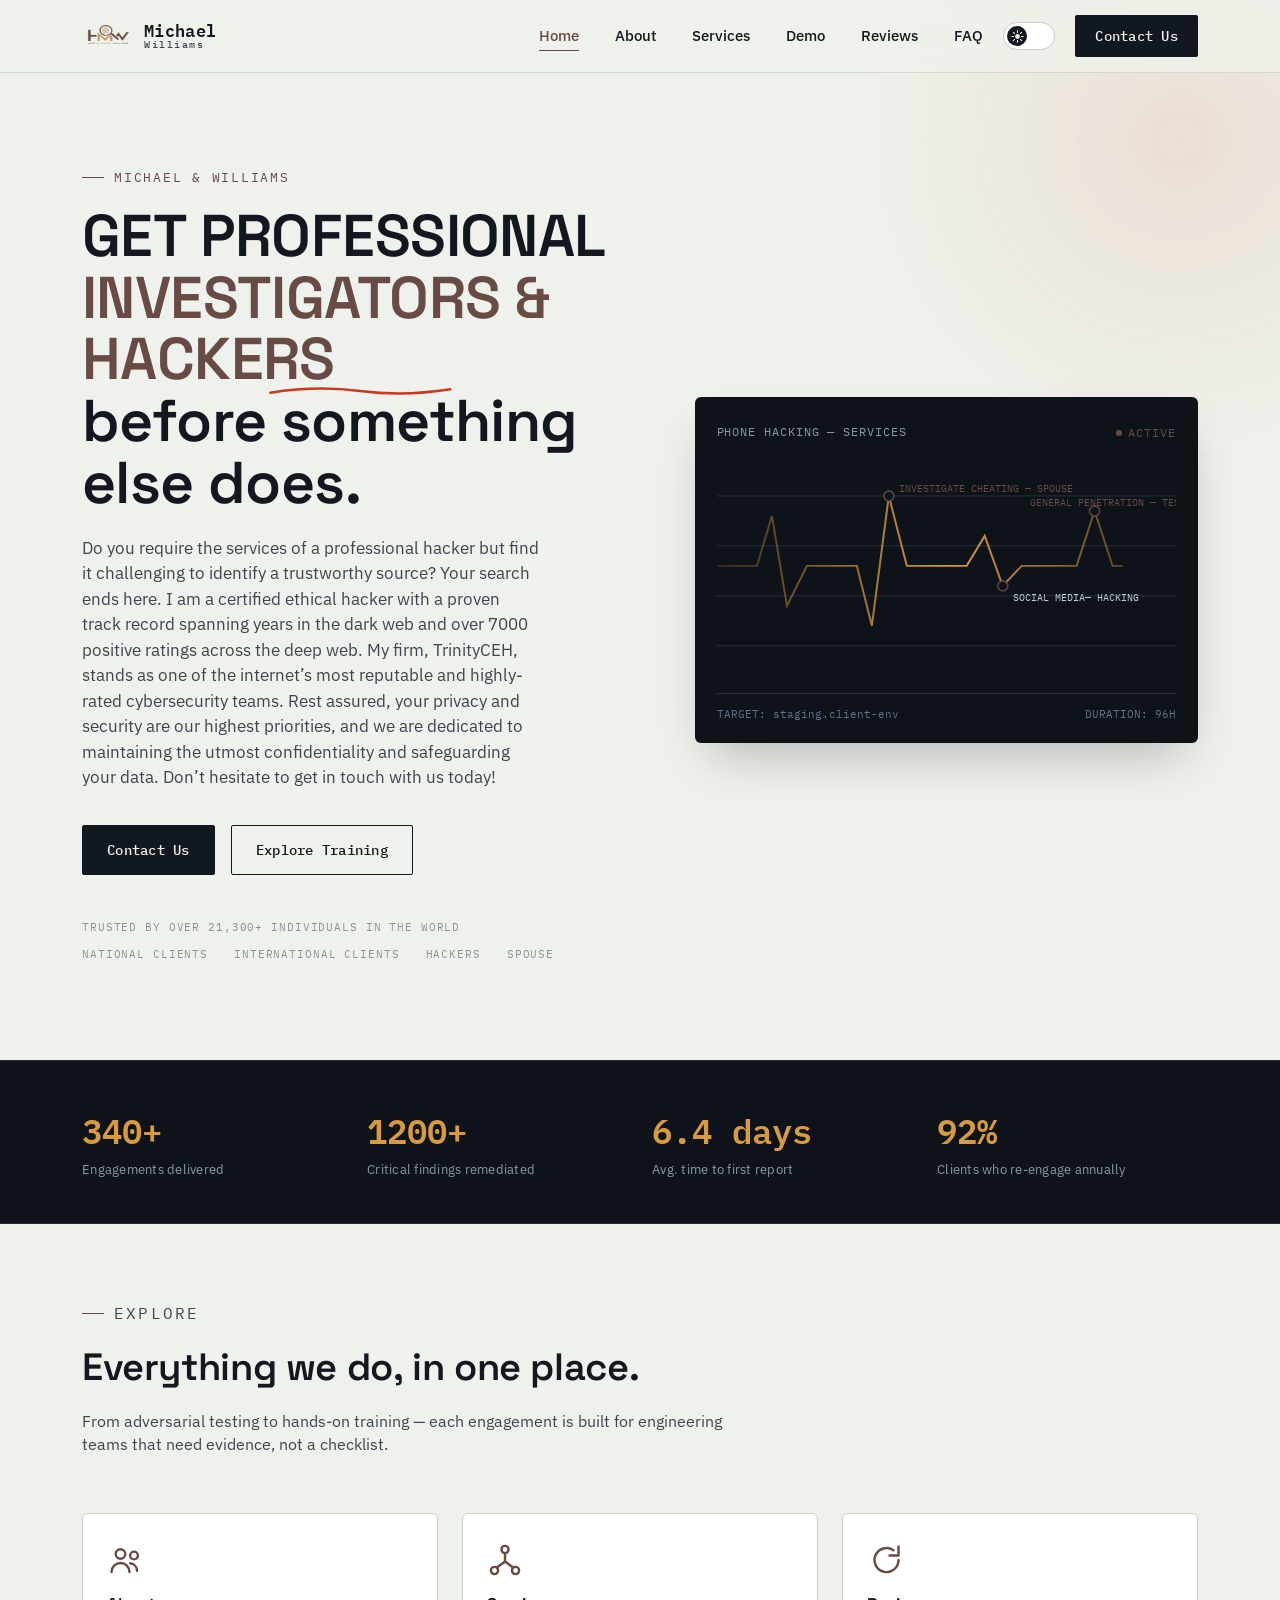
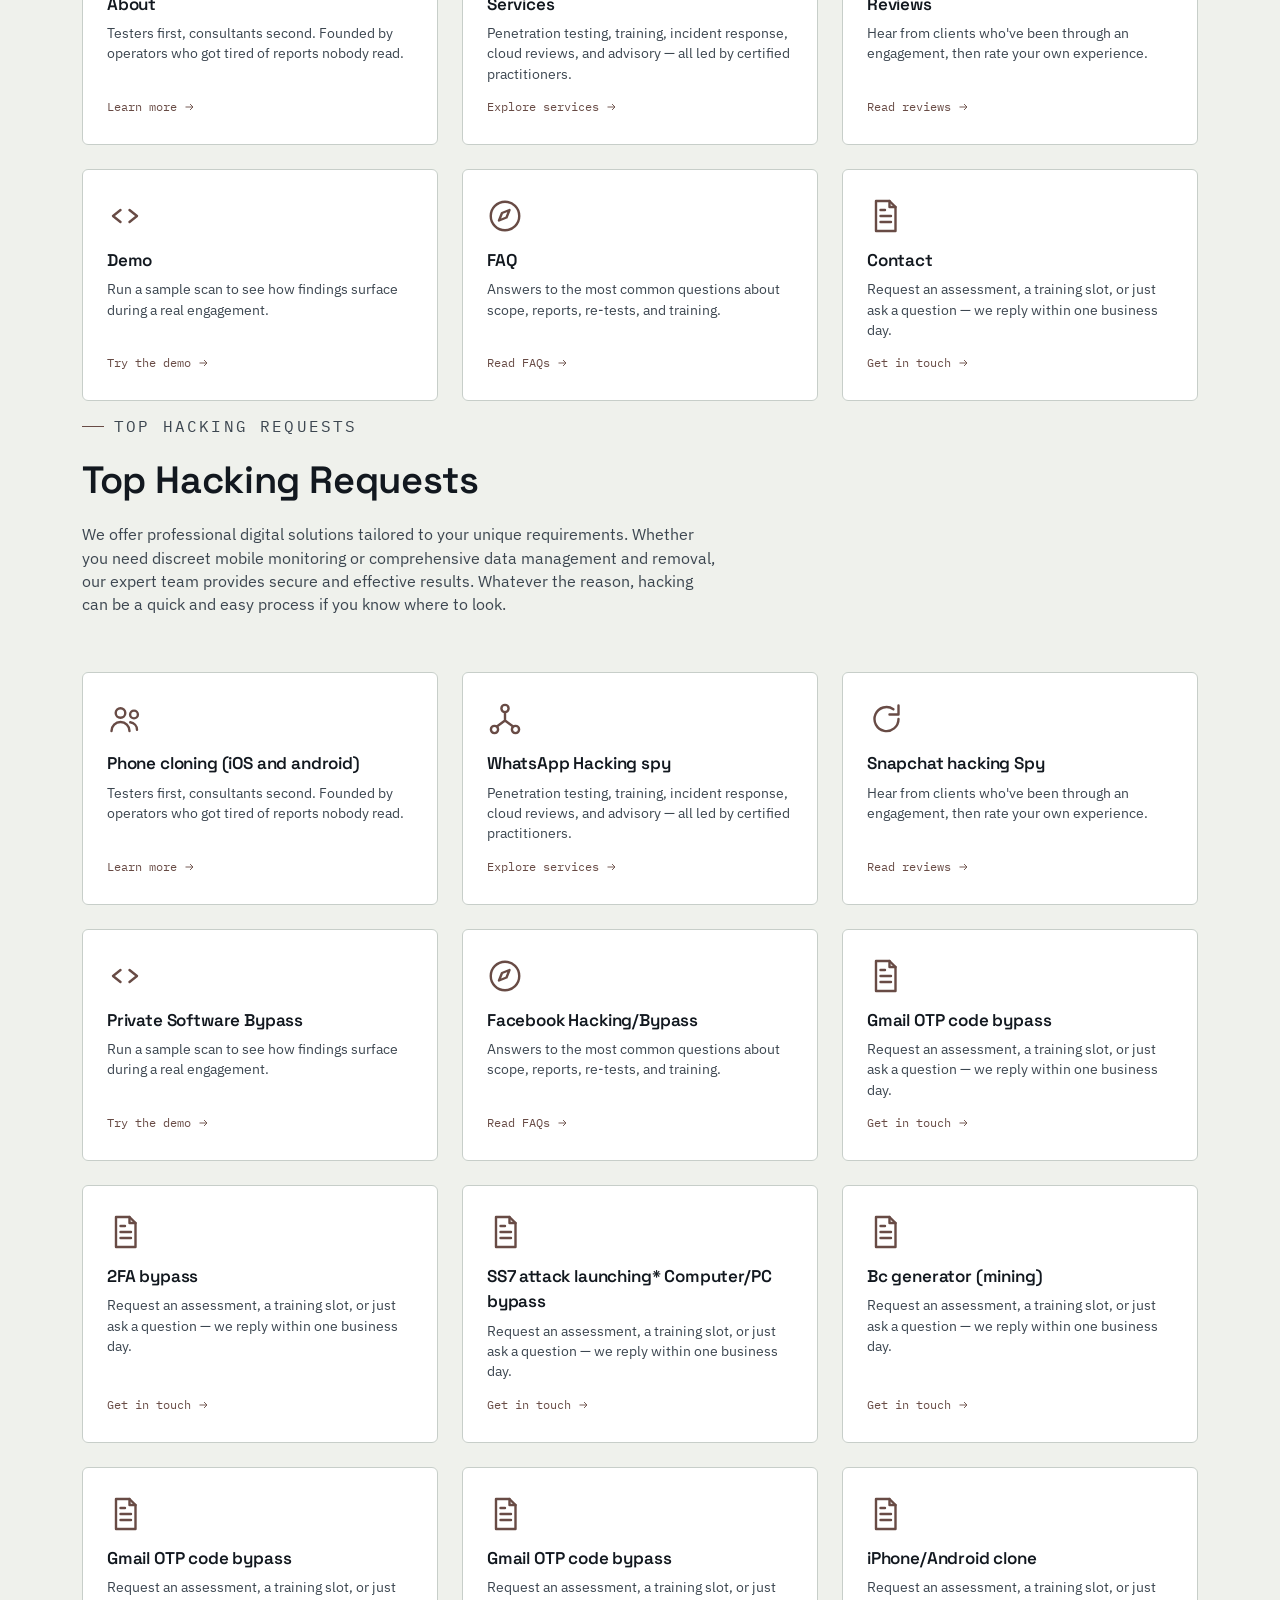
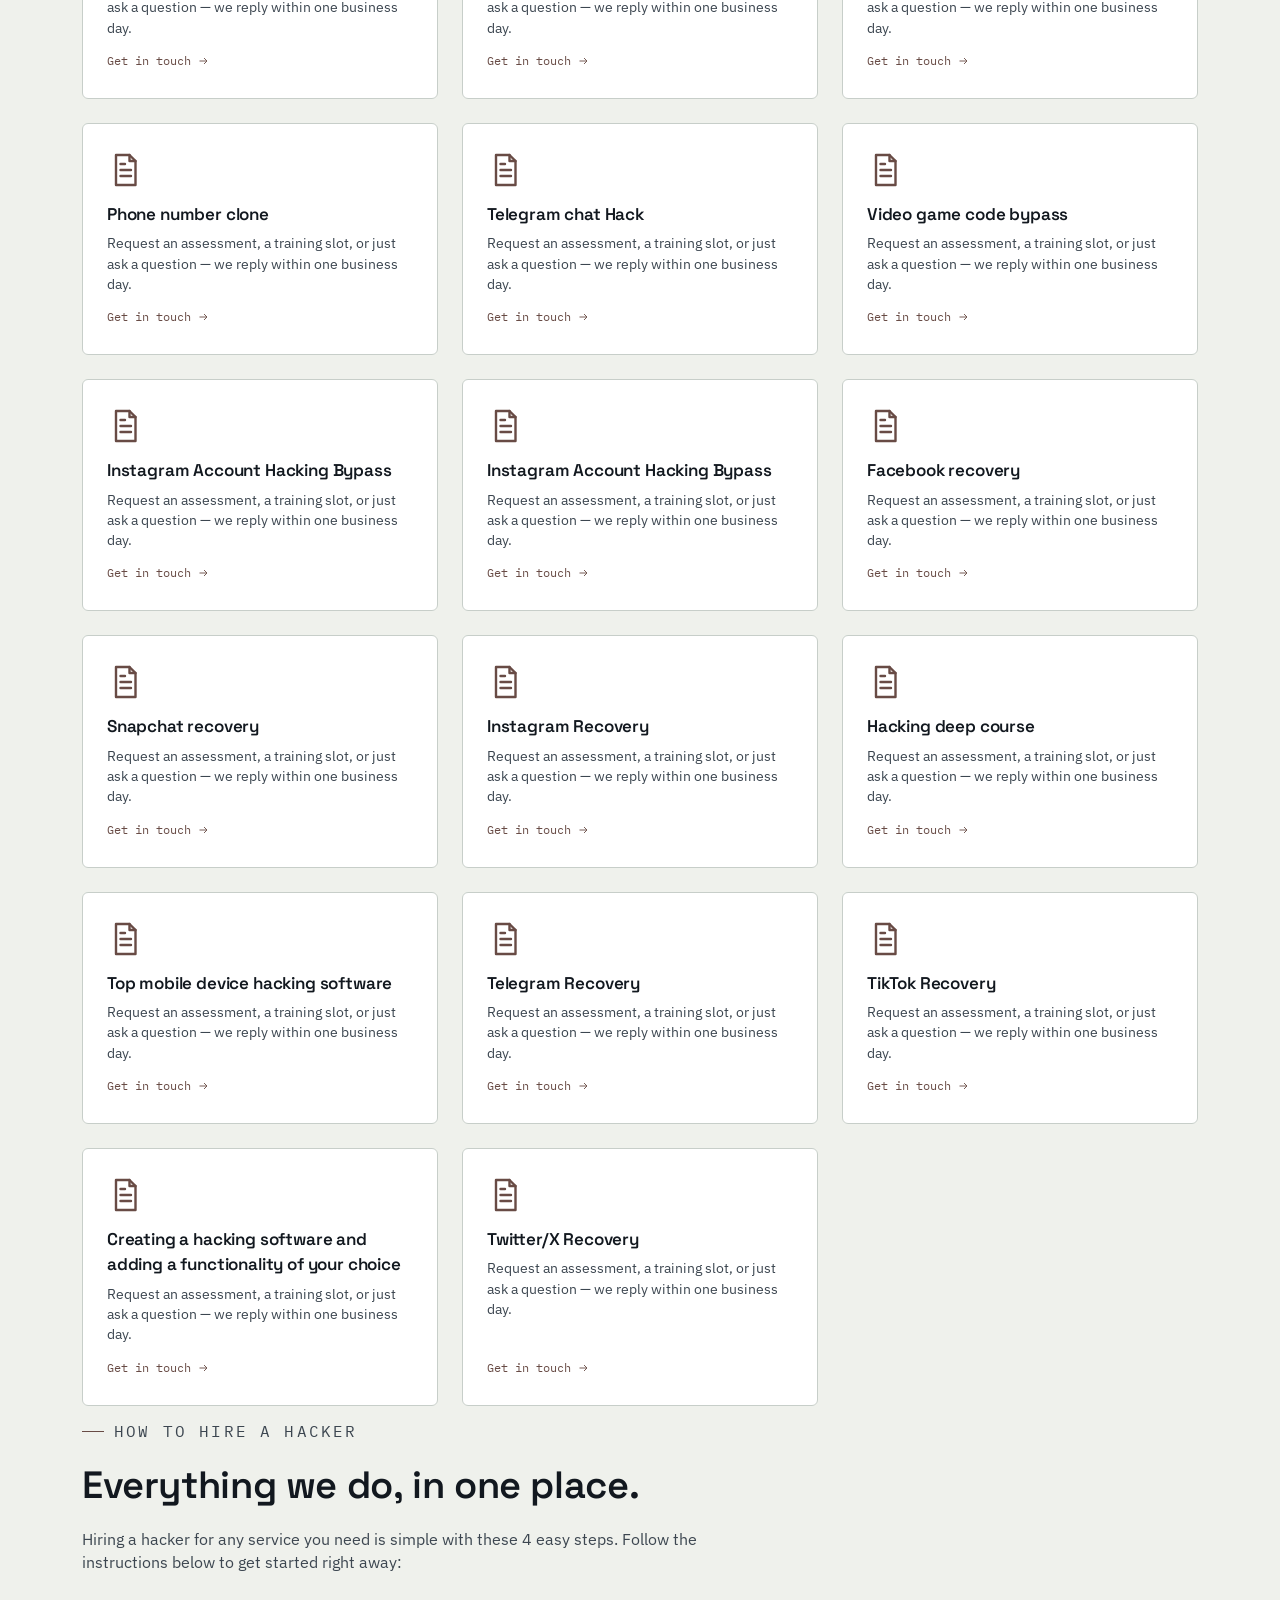
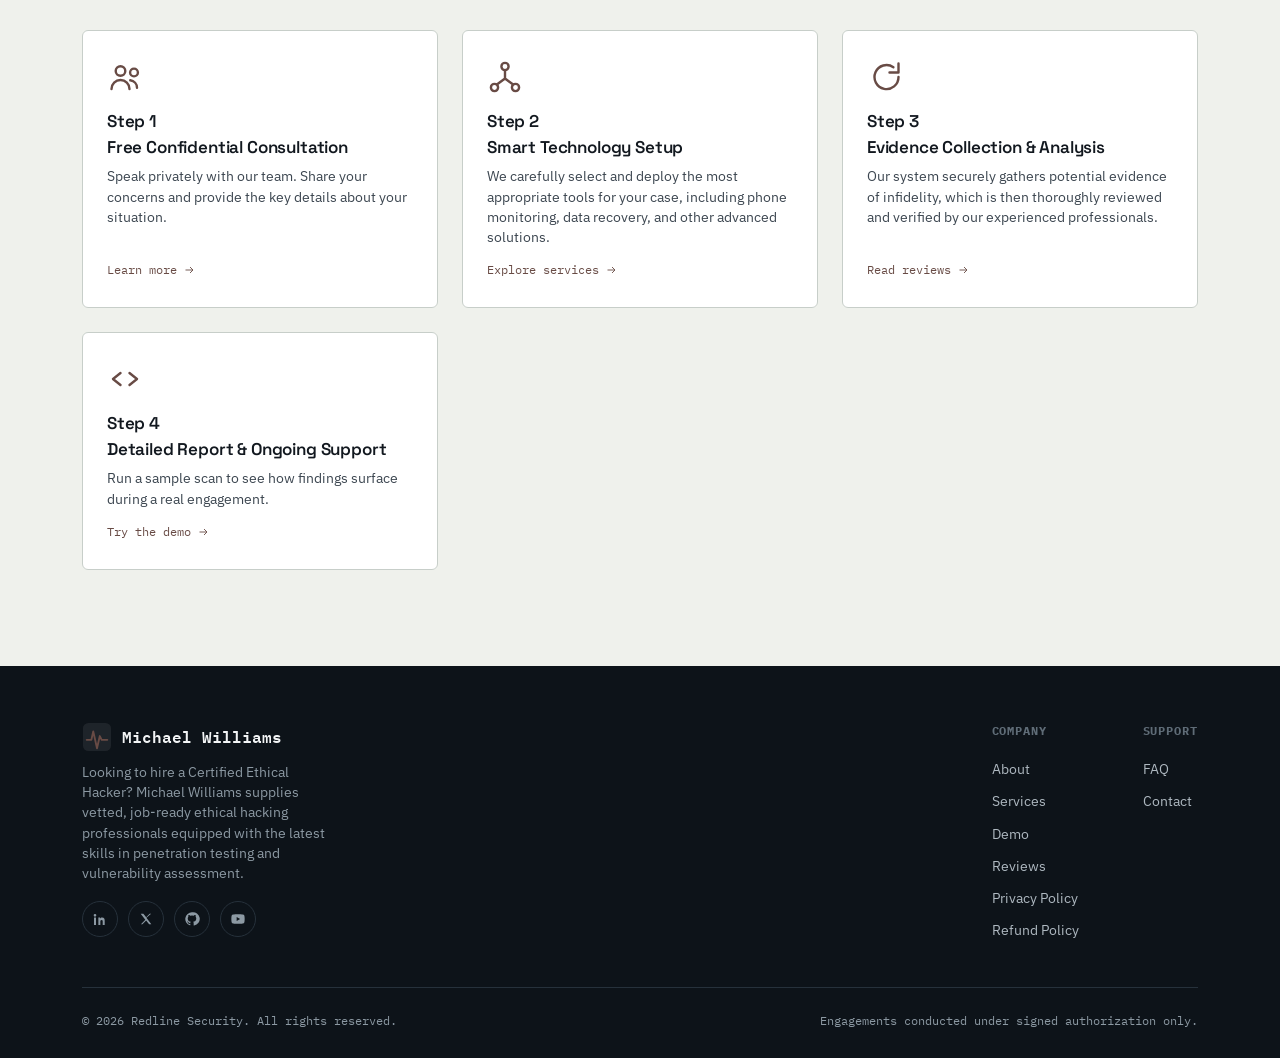
==== commit 203cd690: "Feat: Added private and refund policy features" ====
--- a/index.html
+++ b/index.html
@@ -188,17 +188,17 @@
             <div class="hero-noise" aria-hidden="true"></div>
             <div class="wrap hero-grid">
                 <div class="reveal">
-                    <p class="eyebrow">Offensive Security &amp; Training</p>
-                    <h1>We find the <span class="highlight">fault line<svg class="underline-swipe" viewBox="0 0 220 12" aria-hidden="true"><path d="M2 8 C 40 2, 80 2, 110 6 C 140 10, 180 10, 218 4" stroke="#C8391F" stroke-width="3" fill="none" stroke-linecap="round"/></svg></span><br>before something else does.</h1>
-                    <p class="lede">Redline Security runs adversarial penetration tests and hands-on offensive-security training for engineering teams who need evidence of risk, not a checklist. Every engagement ends in a report you can act on the same week.</p>
+                    <p class="eyebrow">Michael &amp; Williams</p>
+                    <h1>GET PROFESSIONAL <span class="highlight">INVESTIGATORS & HACKERS<svg class="underline-swipe" viewBox="0 0 220 12" aria-hidden="true"><path d="M2 8 C 40 2, 80 2, 110 6 C 140 10, 180 10, 218 4" stroke="#C8391F" stroke-width="3" fill="none" stroke-linecap="round"/></svg></span><br>before something else does.</h1>
+                    <p class="lede"> Do you require the services of a professional hacker but find it challenging to identify a trustworthy source? Your search ends here. I am a certified ethical hacker with a proven track record spanning years in the dark web and over 7000 positive ratings across the deep web. My firm, TrinityCEH, stands as one of the internet’s most reputable and highly-rated cybersecurity teams. Rest assured, your privacy and security are our highest priorities, and we are dedicated to maintaining the utmost confidentiality and safeguarding your data. Don’t hesitate to get in touch with us today!  </p>
                     <div class="hero-ctas">
                         <a class="btn btn-solid" href="./contact/"><span>Contact Us</span></a>
                         <a class="btn btn-line" href="./services/"><span>Explore Training</span></a>
                     </div>
                     <div class="hero-trust">
-                        <span>Trusted by security teams at</span>
+                        <span>Trusted by Over 21,300+ Individuals in the world </span>
                         <div class="trust-marks">
-                            <span>FINTECH CO.</span><span>NORTHBEAM</span><span>VERUS HEALTH</span><span>ORBITAL</span>
+                            <span>National Clients</span><span>International clients</span><span>Hackers</span><span>Spouse</span>
                         </div>
                     </div>
                 </div>
@@ -583,6 +583,8 @@
                         <a href="./services/">Services</a>
                         <a href="./demo/">Demo</a>
                         <a href="./reviews/">Reviews</a>
+                        <a href="../privacy/">Privacy Policy</a>
+                        <a href="./">Refund Policy</a>
                     </div>
                     <div class="footer-col">
                         <h5>Support</h5>
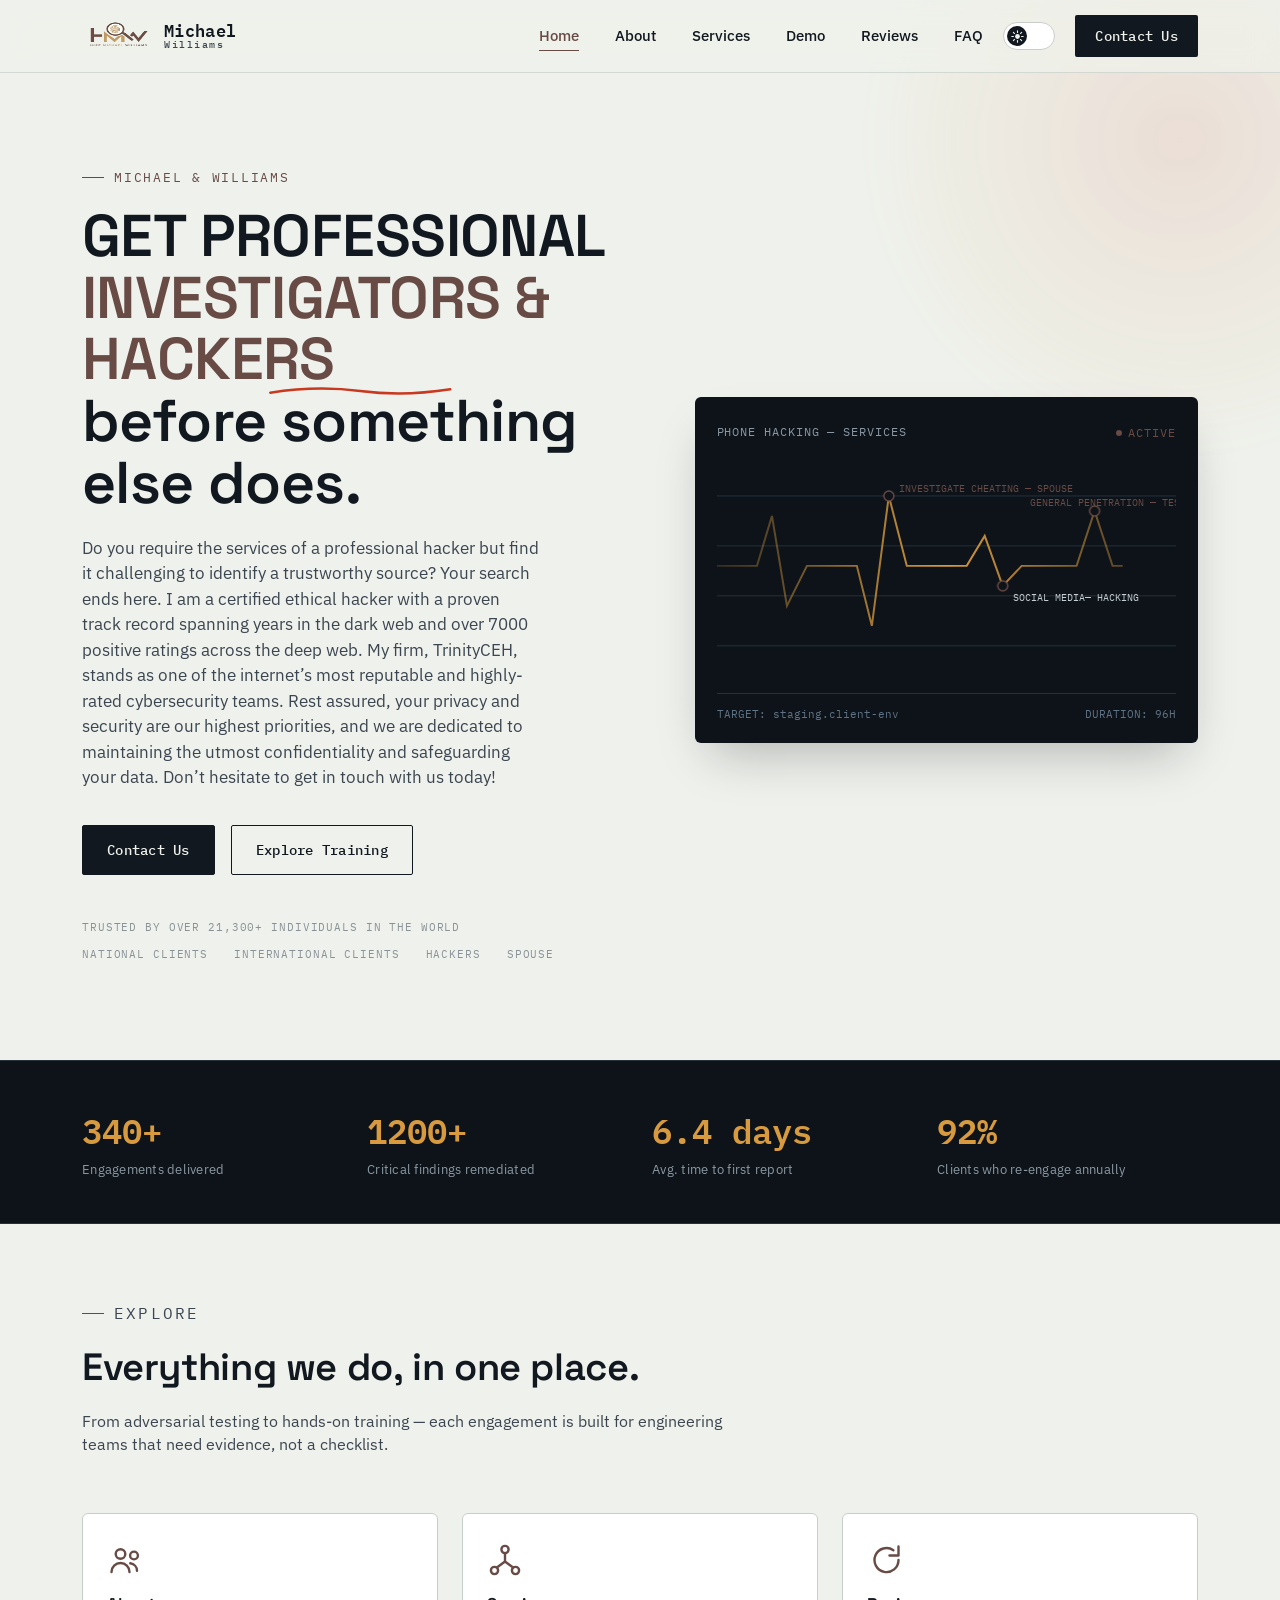
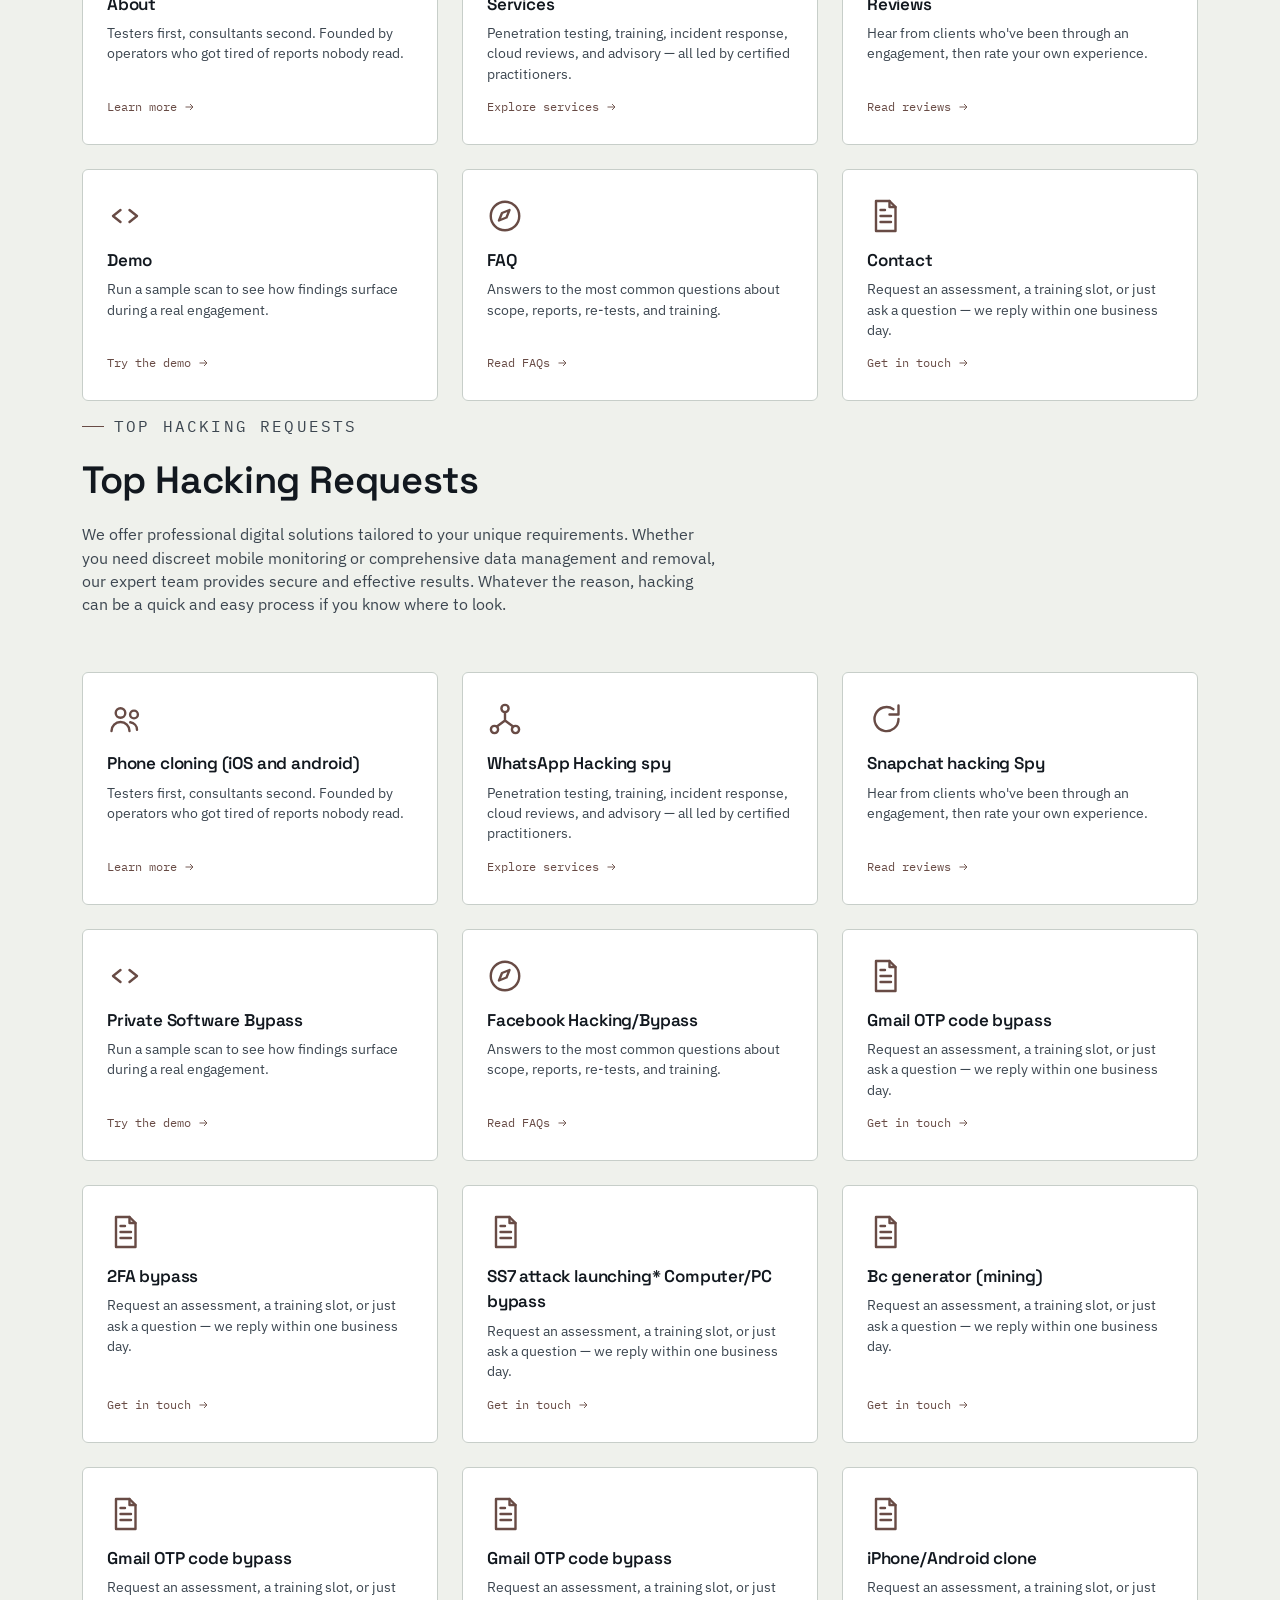
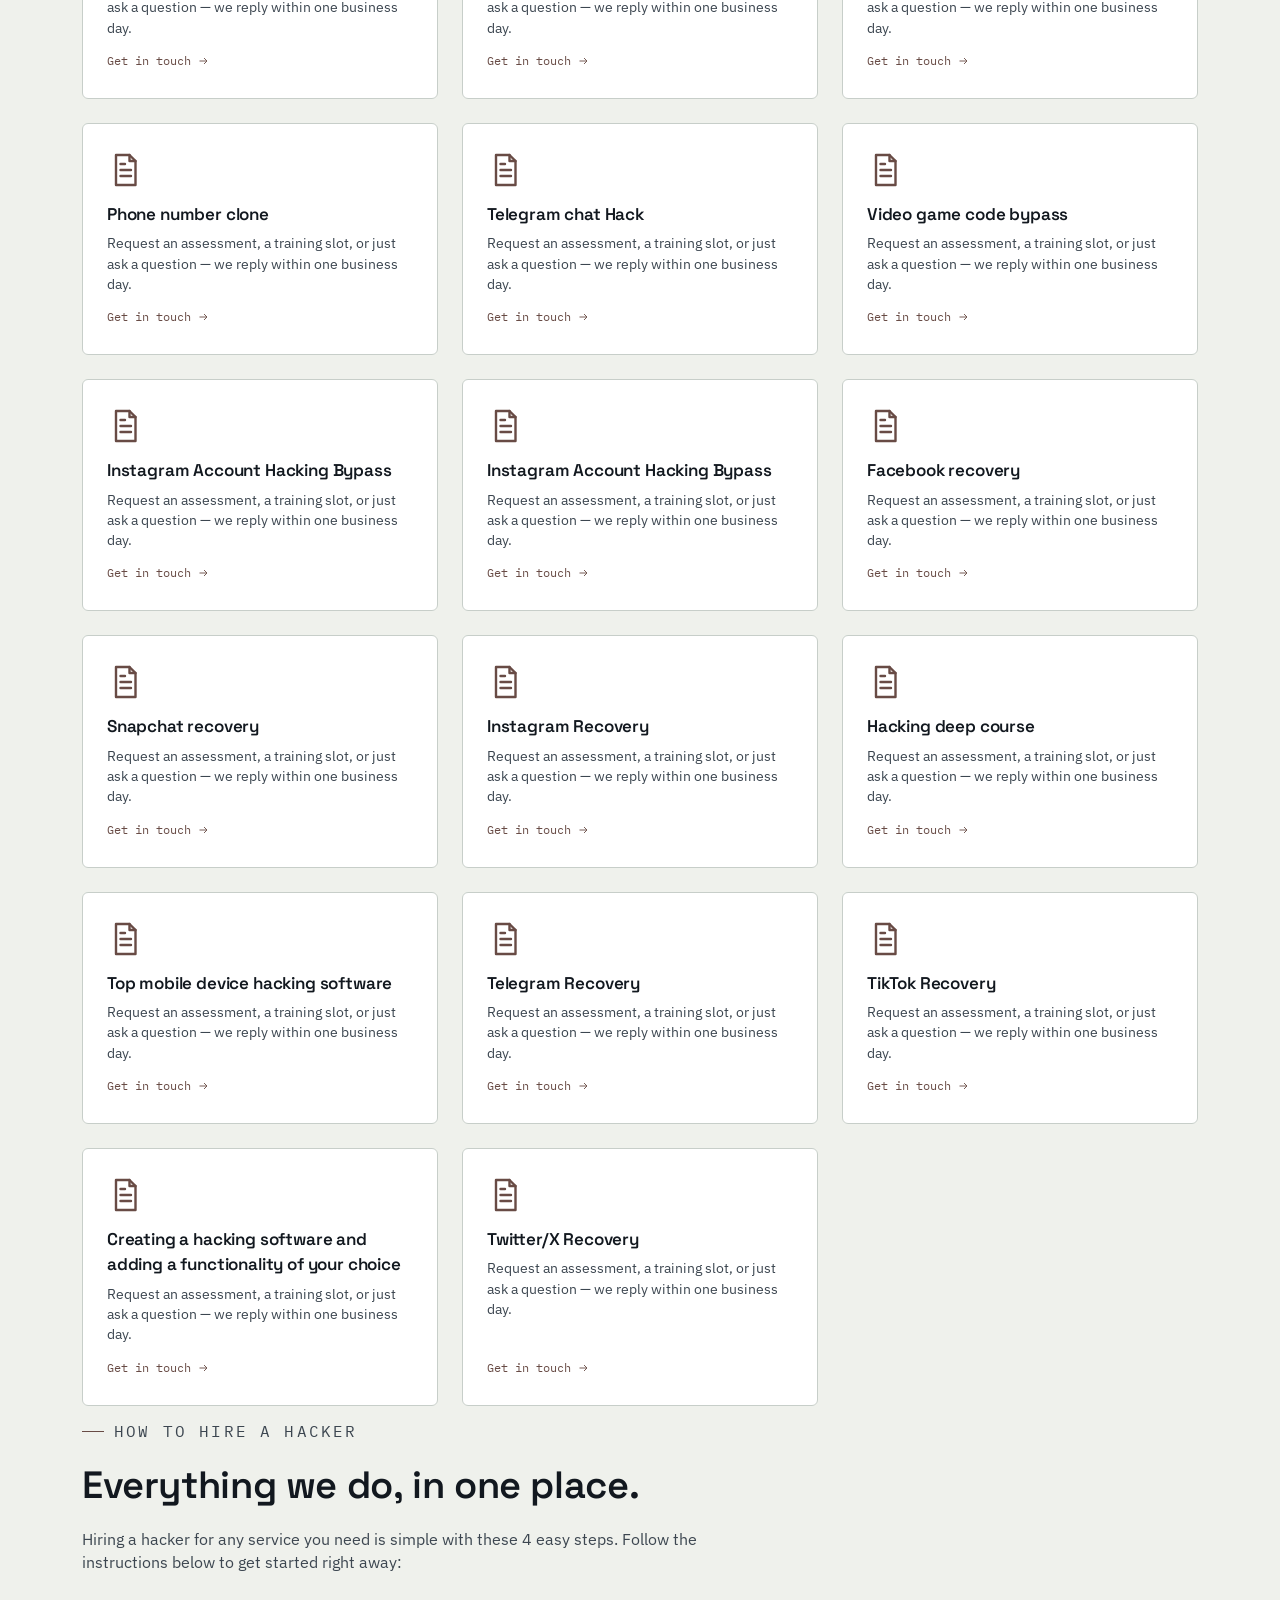
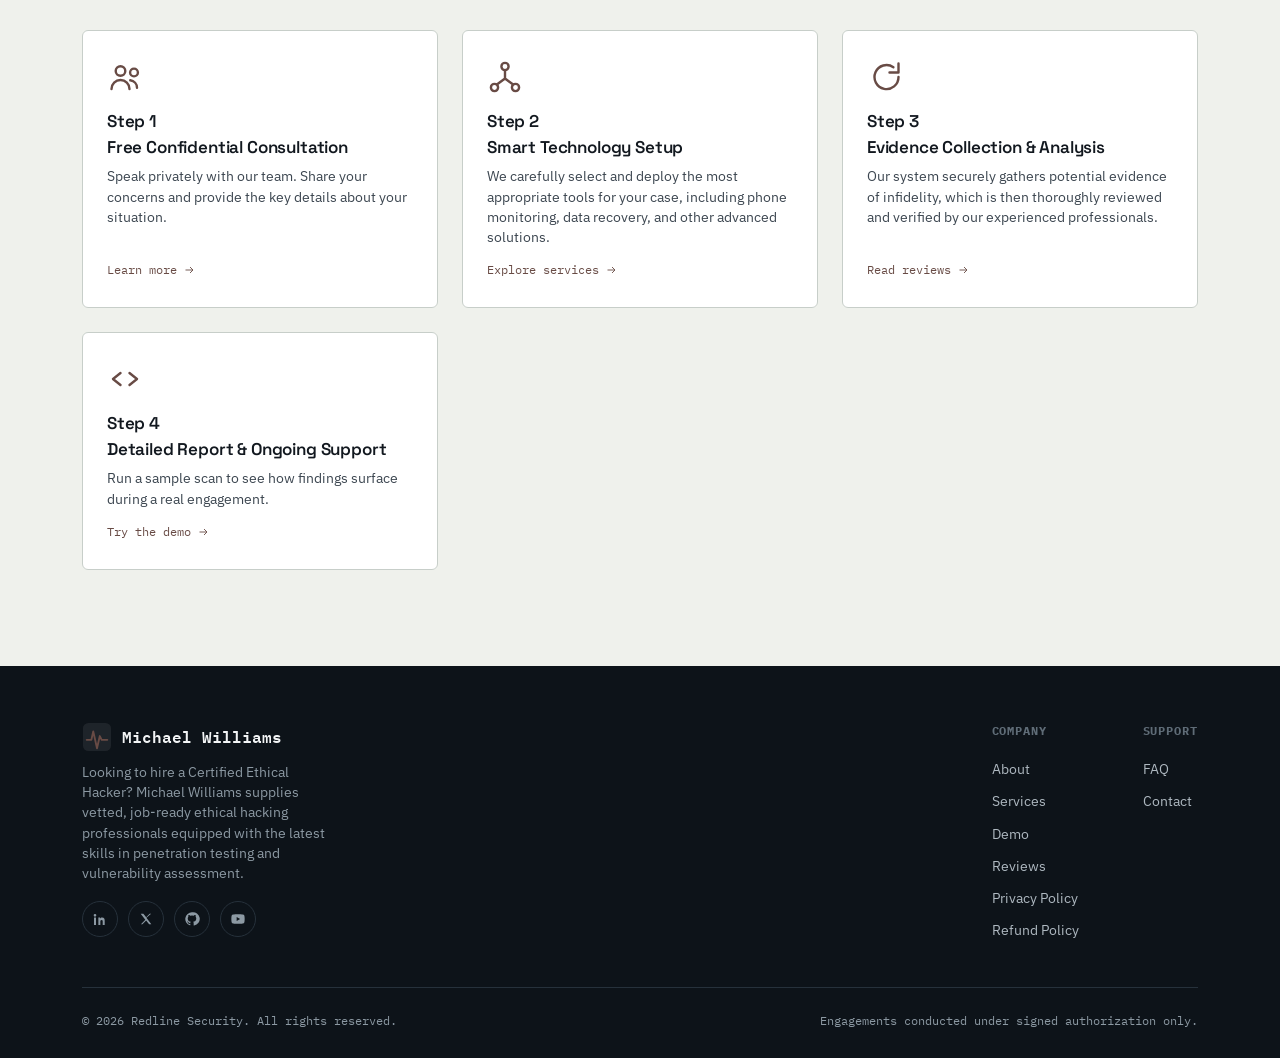
==== commit c2f91d99: "Feat: Added features in all the pages" ====
--- a/index.html
+++ b/index.html
@@ -153,7 +153,7 @@
     <header id="siteHeader">
         <div class="wrap nav">
             <a class="logo" href="./">
-            <img src="assets/logo.png" alt="Redline Security logo" class="logo-img" style="height:40px; width: 50px; border-radius: 100%; flex-shrink:0;" />
+            <img src="assets/logo.png" alt="Redline Security logo" class="logo-img" style="height:50px; width: 70px; border-radius: 100%; flex-shrink:0;" />
             <span class="logo-text">Michael<span class="logo-sub">Williams</span></span>
             </a>
             <nav class="nav-links" id="navLinks">
